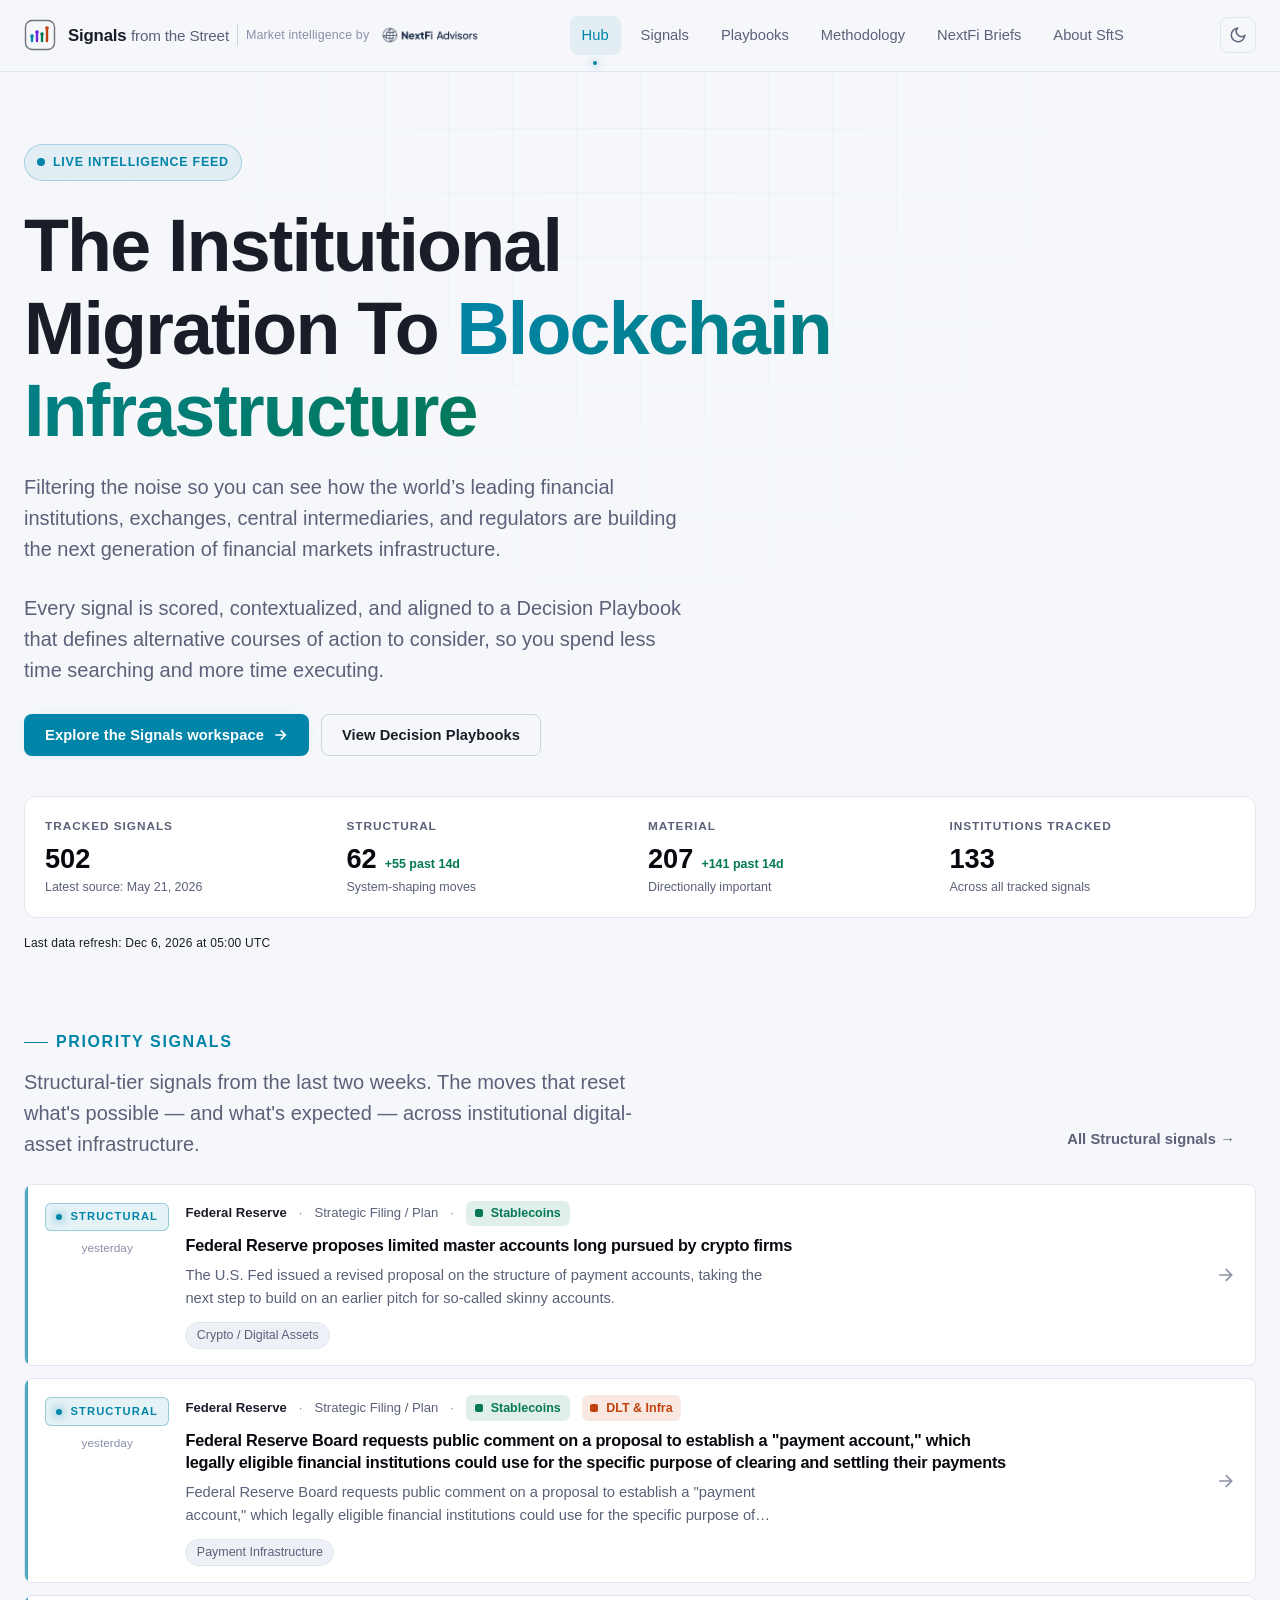
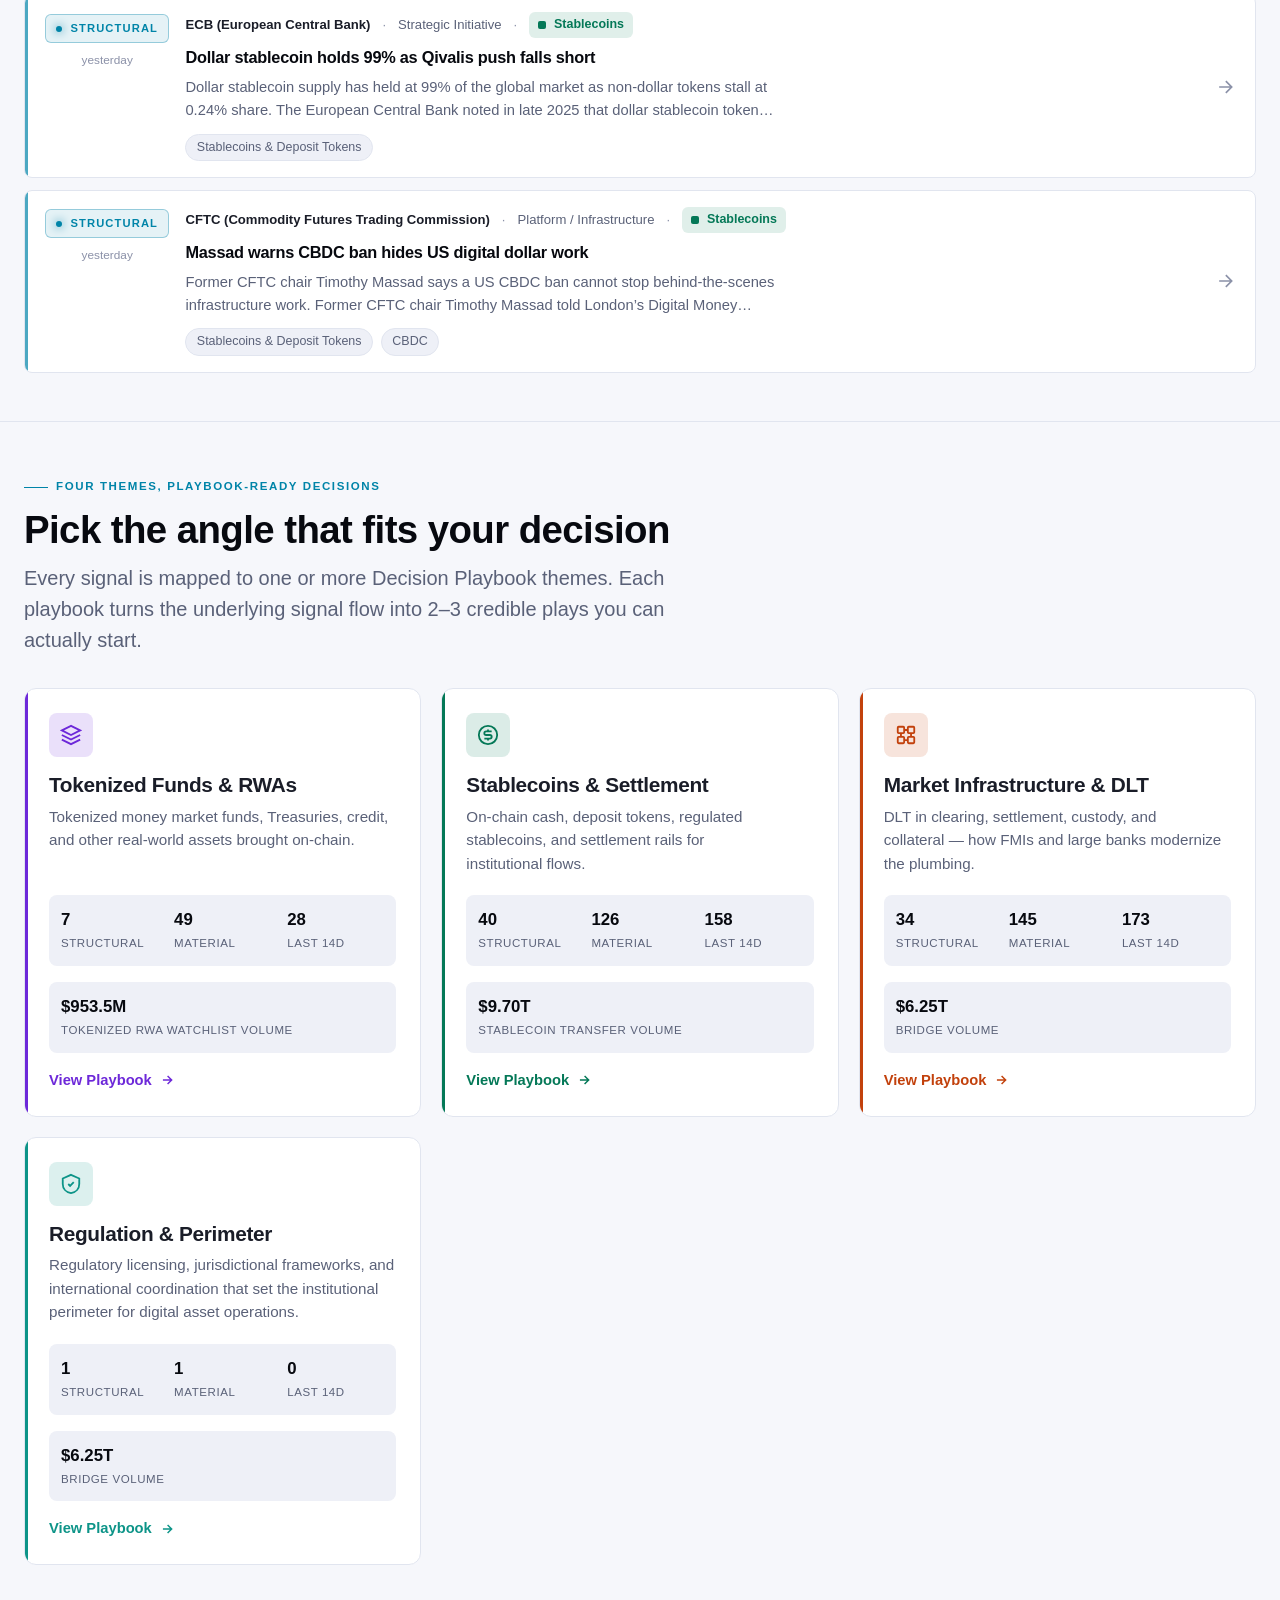
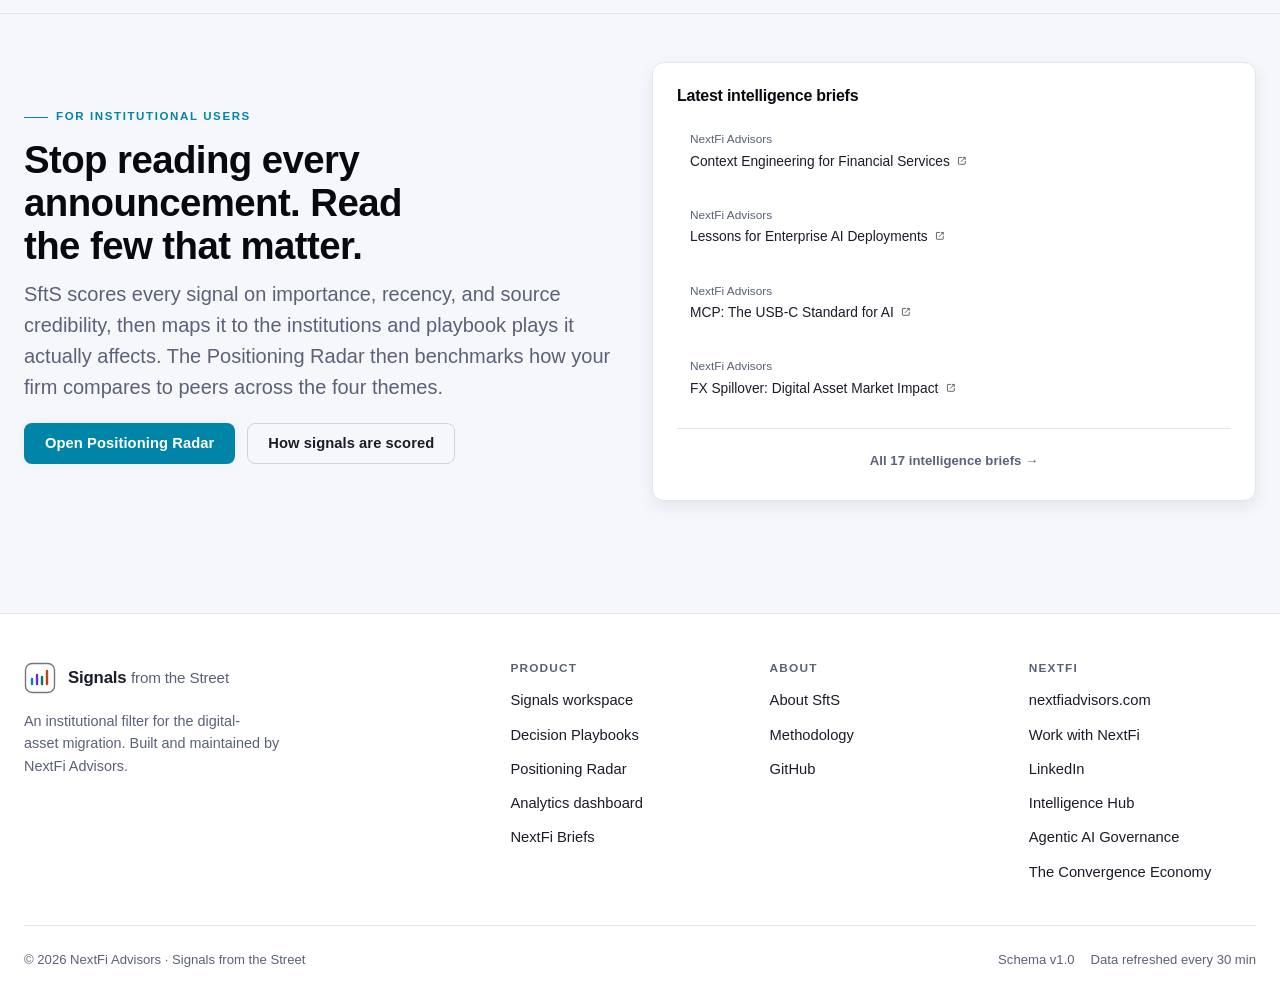
==== index.html @ e2657766 "nav: add network property links to footer NextFi column" ====
<!DOCTYPE html>
<html lang="en">
<head>
<meta charset="UTF-8">
<meta name="viewport" content="width=device-width, initial-scale=1.0">
<title>Signals from the Street — Institutional Digital Asset Intelligence</title>
<meta name="description" content="Filtering institutional digital-asset signals into the few moves that actually shape market structure. Decision Playbooks for tokenized funds, stablecoins, and DLT-based market infrastructure.">
<meta name="theme-color" content="#07090f">
<link rel="icon" type="image/png" href="./assets/nextfi-monogram-navy.png">

<!-- Fonts -->
<link rel="preconnect" href="https://api.fontshare.com">
<link rel="preconnect" href="https://cdn.fontshare.com" crossorigin>
<link href="https://api.fontshare.com/v2/css?f[]=cabinet-grotesk@400,500,700,800&f[]=satoshi@300,400,500,700&f[]=jetbrains-mono@400,500&display=swap" rel="stylesheet">

<!-- Stylesheets -->
<link rel="stylesheet" href="./css/tokens.css?v=4">
<link rel="stylesheet" href="./base.css?v=4">
<link rel="stylesheet" href="./css/app.css?v=4">
</head>
<body>

<a href="#main" class="sr-only">Skip to main content</a>

<header class="app-header">
  <div class="app-header-inner">
    <div class="brand-group">
    <a href="#/" class="brand" aria-label="Signals from the Street home">
      <svg class="brand-mark" viewBox="0 0 32 32" fill="none" aria-hidden="true">
        <rect x="1.5" y="1.5" width="29" height="29" rx="6.5" stroke="currentColor" stroke-width="1.4" fill="none" opacity="0.6"/>
        <path d="M8 22V17"  stroke="var(--color-cat-banks)"     stroke-width="2.4" stroke-linecap="round"/>
        <path d="M13 22V13" stroke="var(--color-cat-asset)"     stroke-width="2.4" stroke-linecap="round"/>
        <path d="M18 22V15" stroke="var(--color-cat-payments)"  stroke-width="2.4" stroke-linecap="round"/>
        <path d="M23 22V9"  stroke="var(--color-cat-exchanges)" stroke-width="2.4" stroke-linecap="round"/>
        <circle cx="8"  cy="17" r="1.8" fill="var(--color-cat-banks)"/>
        <circle cx="13" cy="13" r="1.8" fill="var(--color-cat-asset)"/>
        <circle cx="18" cy="15" r="1.8" fill="var(--color-cat-payments)"/>
        <circle cx="23" cy="9"  r="1.8" fill="var(--color-cat-exchanges)"/>
      </svg>
      <div class="brand-text">Signals <span>from the Street</span></div>
    </a>
    <span class="brand-divider" aria-hidden="true"></span>
    <a class="brand-by" href="https://nextfiadvisors.com" target="_blank" rel="noopener noreferrer">
      <span>Market intelligence by</span>
      <img class="brand-by-logo" src="./nextfi-logo.png" alt="NextFi Advisors" onerror="this.style.display='none';">
    </a>
    </div>

    <nav class="app-nav" id="appNav" aria-label="Primary">
      <a class="nav-link" href="#/">Hub</a>
      <a class="nav-link" href="#/signals">Signals</a>
      <a class="nav-link" href="#/playbooks">Playbooks</a>
      <a class="nav-link" href="#/methodology">Methodology</a>
      <a class="nav-link" href="#/briefs">NextFi Briefs</a>
      <a class="nav-link" href="#/about">About SftS</a>
    </nav>

    <div class="header-tools">
      <button class="icon-btn" id="themeToggle" aria-label="Toggle color theme" type="button"></button>
      <button class="icon-btn mobile-toggle" id="mobileMenuToggle" aria-label="Toggle navigation" type="button">
        <svg width="18" height="18" viewBox="0 0 24 24" fill="none" stroke="currentColor" stroke-width="2"><path d="M3 12h18M3 6h18M3 18h18"/></svg>
      </button>
    </div>
  </div>
</header>

<main id="main">
  <div id="routeRoot">
    <!-- Initial skeleton while data loads -->
    <div class="container container--wide" style="padding: var(--space-12) 0;">
      <div class="skeleton" style="height: 48px; width: 60%; margin-bottom: var(--space-4);"></div>
      <div class="skeleton" style="height: 24px; width: 80%; margin-bottom: var(--space-3);"></div>
      <div class="skeleton" style="height: 24px; width: 45%; margin-bottom: var(--space-8);"></div>
      <div class="skel-row"></div>
      <div class="skel-row"></div>
      <div class="skel-row"></div>
    </div>
  </div>
</main>

<footer class="app-footer">
  <div class="container container--wide">
    <div class="footer-grid">
      <div>
        <a href="#/" class="brand" style="margin-bottom: var(--space-4);">
          <svg class="brand-mark" viewBox="0 0 32 32" fill="none" aria-hidden="true">
            <rect x="1.5" y="1.5" width="29" height="29" rx="6.5" stroke="currentColor" stroke-width="1.4" fill="none" opacity="0.6"/>
            <path d="M8 22V17"  stroke="var(--color-cat-banks)" stroke-width="2.4" stroke-linecap="round"/>
            <path d="M13 22V13" stroke="var(--color-cat-asset)" stroke-width="2.4" stroke-linecap="round"/>
            <path d="M18 22V15" stroke="var(--color-cat-payments)" stroke-width="2.4" stroke-linecap="round"/>
            <path d="M23 22V9"  stroke="var(--color-cat-exchanges)" stroke-width="2.4" stroke-linecap="round"/>
          </svg>
          <div class="brand-text">Signals <span>from the Street</span></div>
        </a>
        <p class="footer-about">An institutional filter for the digital-asset migration. Built and maintained by NextFi Advisors.</p>
      </div>
      <div class="footer-col">
        <h5>Product</h5>
        <ul>
          <li><a href="#/signals">Signals workspace</a></li>
          <li><a href="#/playbooks">Decision Playbooks</a></li>
          <li><a href="#/radar">Positioning Radar</a></li>
          <li><a href="#/analytics">Analytics dashboard</a></li>
          <li><a href="#/briefs">NextFi Briefs</a></li>
        </ul>
      </div>
      <div class="footer-col">
        <h5>About</h5>
        <ul>
          <li><a href="#/about">About SftS</a></li>
          <li><a href="#/methodology">Methodology</a></li>
          <li><a href="https://github.com/Barry-Eisenberg/streetsignals" target="_blank" rel="noopener noreferrer">GitHub</a></li>
        </ul>
      </div>
      <div class="footer-col">
        <h5>NextFi</h5>
        <ul>
          <li><a href="https://nextfiadvisors.com" target="_blank" rel="noopener noreferrer">nextfiadvisors.com</a></li>
          <li><a href="https://nextfiadvisors.com/contact" target="_blank" rel="noopener noreferrer">Work with NextFi</a></li>
          <li><a href="https://www.linkedin.com/company/nextfiadvisors" target="_blank" rel="noopener noreferrer">LinkedIn</a></li>
          <li><a href="https://intelligence.nextfiadvisors.com/" target="_blank" rel="noopener noreferrer">Intelligence Hub</a></li>
          <li><a href="https://agentic.nextfiadvisors.com/" target="_blank" rel="noopener noreferrer">Agentic AI Governance</a></li>
          <li><a href="https://thedisplacement.ai/" target="_blank" rel="noopener noreferrer">The Convergence Economy</a></li>
        </ul>
      </div>
    </div>
    <div class="footer-bottom">
      <span>© 2026 NextFi Advisors · Signals from the Street</span>
      <span style="display:flex; gap: var(--space-4);">
        <span>Schema v1.0</span>
        <span>Data refreshed every 30 min</span>
      </span>
    </div>
  </div>
</footer>

<!-- Scripts: load order matters -->
<script src="./js/state.js?v=4"></script>
<script src="./js/data.js?v=4"></script>
<script src="./js/playbooks.js?v=4"></script>
<script src="./js/render.js?v=4"></script>
<script src="./js/router.js?v=4"></script>
<script src="./js/routes-hub.js?v=4"></script>
<script src="./js/routes-signals-v2.js?v=4"></script>
<script src="./js/routes-playbooks.js?v=4"></script>
<script src="./js/routes-radar.js?v=4"></script>
<script src="./js/routes-analytics.js?v=1"></script>
<script src="./js/routes-meta.js?v=4"></script>
<script src="./js/routes-briefs.js?v=1"></script>
<script src="./js/app.js?v=4"></script>
</body>
</html>
---- css/tokens.css ----
/* ========================================================================
   tokens.css — design system tokens
   Evolves the existing SftS look:
     - Keep dark navy + electric cyan as primary
     - Promote three theme accents (tokenized=violet, stablecoins=green, dlt=orange)
     - Introduce real importance-tier semantic colors
   ======================================================================== */
:root {
  /* ---- Type scale (fluid) ---- */
  --text-xs:    clamp(0.72rem, 0.68rem + 0.20vw, 0.80rem);
  --text-sm:    clamp(0.85rem, 0.80rem + 0.25vw, 0.95rem);
  --text-base:  clamp(0.98rem, 0.94rem + 0.20vw, 1.06rem);
  --text-md:    clamp(1.10rem, 1.02rem + 0.40vw, 1.25rem);
  --text-lg:    clamp(1.30rem, 1.15rem + 0.75vw, 1.65rem);
  --text-xl:    clamp(1.65rem, 1.30rem + 1.50vw, 2.40rem);
  --text-2xl:   clamp(2.20rem, 1.50rem + 3.00vw, 3.40rem);
  --text-hero:  clamp(2.70rem, 1.60rem + 4.50vw, 4.60rem);

  /* ---- Spacing (4px scale) ---- */
  --space-1:  0.25rem;
  --space-2:  0.5rem;
  --space-3:  0.75rem;
  --space-4:  1rem;
  --space-5:  1.25rem;
  --space-6:  1.5rem;
  --space-7:  1.75rem;
  --space-8:  2rem;
  --space-10: 2.5rem;
  --space-12: 3rem;
  --space-14: 3.5rem;
  --space-16: 4rem;
  --space-20: 5rem;
  --space-24: 6rem;
  --space-32: 8rem;

  /* ---- Radius ---- */
  --radius-xs: 0.25rem;
  --radius-sm: 0.375rem;
  --radius-md: 0.5rem;
  --radius-lg: 0.75rem;
  --radius-xl: 1rem;
  --radius-2xl: 1.5rem;
  --radius-full: 9999px;

  /* ---- Motion ---- */
  --ease-out: cubic-bezier(0.16, 1, 0.3, 1);
  --ease-in-out: cubic-bezier(0.65, 0, 0.35, 1);
  --transition-base: 200ms var(--ease-out);
  --transition-slow: 400ms var(--ease-out);

  /* ---- Layout widths ---- */
  --content-narrow: 680px;
  --content-default: 1080px;
  --content-wide: 1360px;
  --content-full: 100%;

  /* ---- Fonts ---- */
  --font-display: 'Cabinet Grotesk', 'Inter', -apple-system, BlinkMacSystemFont, sans-serif;
  --font-body:    'Satoshi', 'Inter', -apple-system, BlinkMacSystemFont, sans-serif;
  --font-mono:    'JetBrains Mono', ui-monospace, 'SF Mono', 'Cascadia Mono', monospace;
}

/* ============================================================
   DARK THEME — default for finance intelligence product
   ============================================================ */
:root, [data-theme="dark"] {
  /* Surfaces */
  --color-bg:               #07090f;
  --color-bg-grid:          rgba(0, 212, 255, 0.025);
  --color-surface:          #0d1018;
  --color-surface-2:        #131724;
  --color-surface-3:        #1a1f30;
  --color-surface-4:        #232a3e;
  --color-surface-elev:     #161c2c;
  --color-overlay:          rgba(7, 9, 15, 0.85);

  /* Text */
  --color-text:             #e8eaf2;
  --color-text-strong:      #ffffff;
  --color-text-muted:       #97a0b8;
  --color-text-faint:       #5d6680;
  --color-text-inverse:     #07090f;

  /* Borders & dividers */
  --color-divider:          #232a3e;
  --color-divider-strong:   #2f3852;
  --color-border:           #384260;

  /* Brand primary — electric cyan */
  --color-primary:          #2ddcff;
  --color-primary-strong:   #5ce5ff;
  --color-primary-deep:     #0099cc;
  --color-primary-soft:     rgba(45, 220, 255, 0.10);
  --color-primary-edge:     rgba(45, 220, 255, 0.32);

  /* Importance tiers */
  --color-tier-structural:  #2ddcff;   /* cyan glow */
  --color-tier-structural-bg: rgba(45, 220, 255, 0.10);
  --color-tier-material:    #ffb547;   /* warm amber */
  --color-tier-material-bg: rgba(255, 181, 71, 0.12);
  --color-tier-context:     #8a9cc4;   /* muted slate */
  --color-tier-context-bg:  rgba(138, 156, 196, 0.10);
  --color-tier-noise:       #5d6680;
  --color-tier-noise-bg:    rgba(93, 102, 128, 0.10);

  /* Theme accents */
  --color-theme-tokenized:  #a78bfa;   /* violet */
  --color-theme-stablecoins:#34d399;   /* green */
  --color-theme-dlt:        #fb923c;   /* orange */
  --color-theme-perimeter:  #14b8a6;   /* teal */

  /* Institution category colors */
  --color-cat-banks:        #2ddcff;
  --color-cat-asset:        #a78bfa;
  --color-cat-payments:     #34d399;
  --color-cat-exchanges:    #fb923c;
  --color-cat-regulators:   #f472b6;
  --color-cat-ecosystem:    #fbbf24;

  /* Status */
  --color-success:          #34d399;
  --color-warning:          #fbbf24;
  --color-error:            #f472b6;
  --color-info:             #2ddcff;

  /* Shadows */
  --shadow-xs:   0 1px 2px rgba(0, 0, 0, 0.30);
  --shadow-sm:   0 2px 6px rgba(0, 0, 0, 0.30);
  --shadow-md:   0 6px 18px rgba(0, 0, 0, 0.40);
  --shadow-lg:   0 18px 48px rgba(0, 0, 0, 0.55);
  --shadow-glow: 0 0 28px rgba(45, 220, 255, 0.18);
  --shadow-glow-soft: 0 0 16px rgba(45, 220, 255, 0.10);

  color-scheme: dark;
}

/* ============================================================
   LIGHT THEME
   ============================================================ */
[data-theme="light"] {
  --color-bg:               #f6f7fb;
  --color-bg-grid:          rgba(0, 102, 136, 0.04);
  --color-surface:          #ffffff;
  --color-surface-2:        #fafbfd;
  --color-surface-3:        #eef0f7;
  --color-surface-4:        #e1e5ef;
  --color-surface-elev:     #ffffff;
  --color-overlay:          rgba(246, 247, 251, 0.85);

  --color-text:             #1a1d28;
  --color-text-strong:      #07090f;
  --color-text-muted:       #5a6178;
  --color-text-faint:       #8b91a8;
  --color-text-inverse:     #ffffff;

  --color-divider:          #e1e5ef;
  --color-divider-strong:   #cdd2e0;
  --color-border:           #b9c0d2;

  --color-primary:          #0084a8;
  --color-primary-strong:   #006688;
  --color-primary-deep:     #004d66;
  --color-primary-soft:     rgba(0, 132, 168, 0.08);
  --color-primary-edge:     rgba(0, 132, 168, 0.28);

  --color-tier-structural:  #0084a8;
  --color-tier-structural-bg: rgba(0, 132, 168, 0.10);
  --color-tier-material:    #b8650f;
  --color-tier-material-bg: rgba(184, 101, 15, 0.10);
  --color-tier-context:     #5a6178;
  --color-tier-context-bg:  rgba(90, 97, 120, 0.08);
  --color-tier-noise:       #8b91a8;
  --color-tier-noise-bg:    rgba(139, 145, 168, 0.08);

  --color-theme-tokenized:  #6d28d9;
  --color-theme-stablecoins:#047857;
  --color-theme-dlt:        #c2410c;
  --color-theme-perimeter:  #0d9488;

  --color-cat-banks:        #0084a8;
  --color-cat-asset:        #6d28d9;
  --color-cat-payments:     #047857;
  --color-cat-exchanges:    #c2410c;
  --color-cat-regulators:   #be185d;
  --color-cat-ecosystem:    #b8650f;

  --color-success:          #047857;
  --color-warning:          #b8650f;
  --color-error:            #be185d;
  --color-info:             #0084a8;

  --shadow-xs:   0 1px 2px rgba(15, 23, 42, 0.05);
  --shadow-sm:   0 2px 4px rgba(15, 23, 42, 0.06);
  --shadow-md:   0 6px 16px rgba(15, 23, 42, 0.08);
  --shadow-lg:   0 18px 40px rgba(15, 23, 42, 0.12);
  --shadow-glow: 0 0 20px rgba(0, 132, 168, 0.12);
  --shadow-glow-soft: 0 0 12px rgba(0, 132, 168, 0.06);

  color-scheme: light;
}

@media (prefers-color-scheme: light) {
  :root:not([data-theme]) {
    --color-bg:               #f6f7fb;
    --color-surface:          #ffffff;
    --color-text:             #1a1d28;
    --color-text-muted:       #5a6178;
    --color-divider:          #e1e5ef;
    --color-primary:          #0084a8;
    color-scheme: light;
  }
}
---- base.css ----
/* ========================================================================
   base.css — reset + element defaults
   ======================================================================== */
*, *::before, *::after { box-sizing: border-box; margin: 0; padding: 0; }

html {
  -moz-text-size-adjust: none;
  -webkit-text-size-adjust: none;
  text-size-adjust: none;
  -webkit-font-smoothing: antialiased;
  -moz-osx-font-smoothing: grayscale;
  text-rendering: optimizeLegibility;
  scroll-behavior: smooth;
  hanging-punctuation: first last;
  scroll-padding-top: var(--space-16);
}

body {
  min-height: 100dvh;
  line-height: 1.55;
  font-family: var(--font-body, sans-serif);
  font-size: var(--text-base);
  color: var(--color-text);
  background-color: var(--color-bg);
  font-feature-settings: 'ss01', 'cv01';
}

img, picture, video, canvas, svg { display: block; max-width: 100%; height: auto; }
ul[role="list"], ol[role="list"] { list-style: none; }
input, button, textarea, select { font: inherit; color: inherit; }

h1, h2, h3, h4, h5, h6 { text-wrap: balance; line-height: 1.12; letter-spacing: -0.015em; }
p, li, figcaption { text-wrap: pretty; max-width: 72ch; }

a { color: inherit; text-decoration-thickness: 1px; text-underline-offset: 0.2em; }
a:hover { color: var(--color-primary); }

::selection {
  background: oklch(from var(--color-primary) l c h / 0.30);
  color: var(--color-text);
}

:focus-visible {
  outline: 2px solid var(--color-primary);
  outline-offset: 3px;
  border-radius: var(--radius-sm);
}

@media (prefers-reduced-motion: reduce) {
  *, *::before, *::after {
    animation-duration: 0.01ms !important;
    animation-iteration-count: 1 !important;
    transition-duration: 0.01ms !important;
    scroll-behavior: auto !important;
  }
}

button { cursor: pointer; background: none; border: none; color: inherit; }
table { border-collapse: collapse; width: 100%; }

a, button, [role="button"], [role="link"], input, textarea, select {
  transition:
    color var(--transition-base),
    background var(--transition-base),
    border-color var(--transition-base),
    box-shadow var(--transition-base),
    transform var(--transition-base);
}

.sr-only {
  position: absolute; width: 1px; height: 1px; padding: 0; margin: -1px;
  overflow: hidden; clip: rect(0, 0, 0, 0); white-space: nowrap; border-width: 0;
}

.tabular-nums { font-variant-numeric: tabular-nums; }
.mono { font-family: var(--font-mono); }
---- css/app.css ----
/* ========================================================================
   app.css — components & route layouts
   ======================================================================== */

/* ============================================================
   LAYOUT PRIMITIVES
   ============================================================ */
/* Ensure the page never overflows its viewport horizontally.
   This protects against deeply-nested grid/SVG bugs and against
   iframe containers reporting a wider inner viewport than the
   visible area. */
html, body {
  overflow-x: clip;
  max-width: 100vw;
}
* { min-width: 0; }

.container {
  width: 100%;
  max-width: var(--content-default);
  margin-inline: auto;
  padding-inline: var(--space-6);
}
.container--wide   { max-width: var(--content-wide); }
.container--narrow { max-width: var(--content-narrow); }
.container--full   { max-width: none; }
@media (max-width: 720px) {
  .container { padding-inline: var(--space-4); }
}

.stack > * + * { margin-top: var(--gap, var(--space-4)); }
.stack-lg > * + * { margin-top: var(--space-8); }
.stack-xl > * + * { margin-top: var(--space-12); }

.cluster {
  display: flex;
  flex-wrap: wrap;
  gap: var(--gap, var(--space-3));
  align-items: var(--align, center);
}

.grid-cols-2 { display: grid; grid-template-columns: repeat(2, 1fr); gap: var(--space-6); }
.grid-cols-3 { display: grid; grid-template-columns: repeat(3, 1fr); gap: var(--space-6); }
@media (max-width: 880px) {
  .grid-cols-2, .grid-cols-3 { grid-template-columns: 1fr; }
}

main { display: block; min-height: 60vh; }

/* ============================================================
   PAGE BACKGROUND — subtle terminal grid
   ============================================================ */
body::before {
  content: '';
  position: fixed; inset: 0;
  background-image:
    linear-gradient(var(--color-bg-grid) 1px, transparent 1px),
    linear-gradient(90deg, var(--color-bg-grid) 1px, transparent 1px);
  background-size: 64px 64px;
  pointer-events: none;
  z-index: 0;
  mask-image: radial-gradient(ellipse at 50% 0%, black 0%, transparent 75%);
}
body > * { position: relative; z-index: 1; }

/* ============================================================
   HEADER
   ============================================================ */
.app-header {
  position: sticky;
  top: 0;
  z-index: 50;
  background: color-mix(in oklab, var(--color-bg) 80%, transparent);
  backdrop-filter: saturate(140%) blur(16px);
  -webkit-backdrop-filter: saturate(140%) blur(16px);
  border-bottom: 1px solid var(--color-divider);
}
.app-header-inner {
  width: 100%;
  max-width: var(--content-wide);
  margin-inline: auto;
  display: flex;
  align-items: center;
  justify-content: space-between;
  gap: var(--space-6);
  padding: var(--space-4) var(--space-6);
}
@media (max-width: 720px) {
  .app-header-inner { padding: var(--space-3) var(--space-4); }
}
.brand {
  display: flex;
  align-items: center;
  gap: var(--space-3);
  text-decoration: none;
  color: var(--color-text);
}
.brand:hover { color: var(--color-text); }
.brand-mark {
  width: 32px; height: 32px;
  flex-shrink: 0;
}
.brand-text {
  font-family: var(--font-display);
  font-weight: 800;
  font-size: 1.05rem;
  letter-spacing: -0.01em;
  line-height: 1.05;
  white-space: nowrap;
}
.brand-text span {
  font-weight: 400;
  color: var(--color-text-muted);
  font-size: 0.95rem;
}
.brand-group {
  display: flex;
  align-items: center;
  gap: var(--space-2);
}
.brand-divider {
  width: 1px;
  height: 22px;
  background: var(--color-divider-strong);
}
.brand-by {
  display: flex;
  align-items: center;
  gap: 6px;
  font-size: 0.78rem;
  color: var(--color-text-faint);
  text-decoration: none;
  white-space: nowrap;
  letter-spacing: 0.01em;
}
.brand-by-logo {
  height: 26px;
  width: auto;
  opacity: 0.92;
  filter: invert(0);
}
.brand-by:hover .brand-by-logo { opacity: 1; }
[data-theme="dark"] .brand-by-logo { filter: invert(1) brightness(1.4); }
.brand-by:hover { color: var(--color-text-muted); }

.app-nav {
  display: flex;
  gap: var(--space-2);
  align-items: center;
}
.nav-link {
  padding: var(--space-2) var(--space-3);
  border-radius: var(--radius-md);
  color: var(--color-text-muted);
  font-size: 0.92rem;
  font-weight: 500;
  text-decoration: none;
  position: relative;
  white-space: nowrap;
}
.nav-link:hover {
  color: var(--color-text);
  background: var(--color-surface-2);
}
.nav-link.is-active {
  color: var(--color-primary);
  background: var(--color-primary-soft);
}
.nav-link.is-active::after {
  content: ''; position: absolute; bottom: -10px; left: 50%;
  transform: translateX(-50%);
  width: 4px; height: 4px; border-radius: 50%;
  background: var(--color-primary);
  box-shadow: 0 0 10px var(--color-primary);
}

.header-tools {
  display: flex;
  align-items: center;
  gap: var(--space-2);
}
.icon-btn {
  display: inline-flex;
  align-items: center;
  justify-content: center;
  width: 36px; height: 36px;
  border-radius: var(--radius-md);
  color: var(--color-text-muted);
  background: transparent;
  border: 1px solid var(--color-divider);
}
.icon-btn:hover {
  color: var(--color-primary);
  border-color: var(--color-primary-edge);
  background: var(--color-primary-soft);
}
.mobile-toggle { display: none; }

/* Hide "Market intelligence by [NextFi]" pairing when nav competes for room. */
@media (max-width: 1180px) {
  .brand-by, .brand-divider { display: none; }
}

/* At medium widths, tighten nav spacing so it doesn't compete with brand. */
@media (max-width: 1080px) {
  .nav-link { padding: var(--space-2); font-size: 0.88rem; }
  .app-nav { gap: 0; }
  .app-header-inner { gap: var(--space-4); }
}

/* Below ~1000px, switch to mobile drawer to guarantee no clipping. */
@media (max-width: 1000px) {
  .app-nav {
    position: absolute;
    top: 100%; left: 0; right: 0;
    flex-direction: column;
    align-items: stretch;
    padding: var(--space-3);
    background: var(--color-surface);
    border-bottom: 1px solid var(--color-divider);
    transform: translateY(-200%);
    pointer-events: none;
    transition: transform var(--transition-base);
    box-shadow: var(--shadow-md);
  }
  .app-nav.is-open {
    transform: translateY(0);
    pointer-events: auto;
  }
  .app-nav .nav-link {
    padding: var(--space-3) var(--space-4);
    font-size: 0.95rem;
  }
  .nav-link.is-active::after { display: none; }
  .mobile-toggle { display: inline-flex; }
}

/* ============================================================
   PAGE HERO (used by sub-pages)
   ============================================================ */
.page-hero {
  padding: var(--space-12) 0 var(--space-8);
}
.page-hero-eyebrow {
  display: inline-flex;
  align-items: center;
  gap: var(--space-2);
  font-size: 0.78rem;
  font-weight: 600;
  letter-spacing: 0.12em;
  text-transform: uppercase;
  color: var(--color-primary);
  margin-bottom: var(--space-4);
}
.page-hero h1 {
  font-family: var(--font-display);
  font-weight: 800;
  font-size: var(--text-2xl);
  margin-bottom: var(--space-4);
}
.page-hero h1 .accent {
  color: var(--color-primary);
}
.page-hero-lead {
  font-size: var(--text-md);
  color: var(--color-text-muted);
  max-width: 64ch;
}

/* ============================================================
   BUTTONS
   ============================================================ */
.btn {
  display: inline-flex;
  align-items: center;
  justify-content: center;
  gap: var(--space-2);
  padding: var(--space-3) var(--space-5);
  border-radius: var(--radius-md);
  font-weight: 600;
  font-size: 0.92rem;
  letter-spacing: 0.005em;
  border: 1px solid transparent;
  text-decoration: none;
  white-space: nowrap;
  line-height: 1;
}
.btn:hover { transform: translateY(-1px); }
.btn:active { transform: translateY(0); }
.btn--primary {
  background: var(--color-primary);
  color: var(--color-text-inverse);
  box-shadow: var(--shadow-glow-soft);
}
.btn--primary:hover {
  background: var(--color-primary-strong);
  box-shadow: var(--shadow-glow);
  color: var(--color-text-inverse);
}
.btn--outline {
  border-color: var(--color-divider-strong);
  color: var(--color-text);
}
.btn--outline:hover {
  border-color: var(--color-primary-edge);
  color: var(--color-primary);
  background: var(--color-primary-soft);
}
.btn--ghost {
  color: var(--color-text-muted);
}
.btn--ghost:hover {
  color: var(--color-primary);
  background: var(--color-primary-soft);
}
.btn--sm { padding: var(--space-2) var(--space-3); font-size: 0.82rem; }

/* ============================================================
   PILLS / BADGES
   ============================================================ */
.pill {
  display: inline-flex;
  align-items: center;
  gap: var(--space-2);
  padding: 0.25rem 0.65rem;
  border-radius: var(--radius-full);
  font-size: 0.72rem;
  font-weight: 600;
  letter-spacing: 0.06em;
  text-transform: uppercase;
  background: var(--color-surface-3);
  color: var(--color-text-muted);
  border: 1px solid var(--color-divider);
  white-space: nowrap;
  line-height: 1.4;
}
.pill--soft {
  text-transform: none;
  letter-spacing: 0;
  font-size: 0.78rem;
  font-weight: 500;
}

/* Tier pills */
.tier-pill {
  font-family: var(--font-display);
  font-weight: 700;
  font-size: 0.7rem;
  letter-spacing: 0.10em;
  display: inline-flex;
  align-items: center;
  gap: var(--space-2);
  padding: 0.30rem 0.65rem;
  border-radius: var(--radius-sm);
  text-transform: uppercase;
}
.tier-pill::before {
  content: '';
  width: 6px; height: 6px;
  border-radius: 50%;
  background: currentColor;
  box-shadow: 0 0 10px currentColor;
}
.tier-pill--structural {
  color: var(--color-tier-structural);
  background: var(--color-tier-structural-bg);
  border: 1px solid color-mix(in oklab, var(--color-tier-structural) 35%, transparent);
}
.tier-pill--material {
  color: var(--color-tier-material);
  background: var(--color-tier-material-bg);
  border: 1px solid color-mix(in oklab, var(--color-tier-material) 35%, transparent);
}
.tier-pill--context {
  color: var(--color-tier-context);
  background: var(--color-tier-context-bg);
  border: 1px solid color-mix(in oklab, var(--color-tier-context) 35%, transparent);
}
.tier-pill--noise {
  color: var(--color-tier-noise);
  background: var(--color-tier-noise-bg);
  border: 1px solid color-mix(in oklab, var(--color-tier-noise) 25%, transparent);
}

/* Theme tags */
.theme-tag {
  display: inline-flex;
  align-items: center;
  gap: var(--space-2);
  font-size: 0.78rem;
  font-weight: 600;
  padding: 0.2rem 0.55rem;
  border-radius: var(--radius-sm);
  text-decoration: none;
}
.theme-tag::before {
  content: '';
  width: 8px; height: 8px;
  border-radius: 2px;
  background: currentColor;
}
.theme-tag--tokenized   { color: var(--color-theme-tokenized); background: color-mix(in oklab, var(--color-theme-tokenized) 12%, transparent); }
.theme-tag--stablecoins { color: var(--color-theme-stablecoins); background: color-mix(in oklab, var(--color-theme-stablecoins) 12%, transparent); }
.theme-tag--dlt         { color: var(--color-theme-dlt); background: color-mix(in oklab, var(--color-theme-dlt) 12%, transparent); }
.theme-tag--perimeter   { color: var(--color-theme-perimeter); background: color-mix(in oklab, var(--color-theme-perimeter) 12%, transparent); }
.theme-tag--mixed       { color: var(--color-text-muted); background: var(--color-surface-3); }

/* Institution category tags (small) */
.cat-tag {
  display: inline-flex;
  align-items: center;
  gap: 0.35rem;
  font-size: 0.72rem;
  font-weight: 500;
  color: var(--color-text-muted);
}
.cat-tag::before {
  content: ''; width: 6px; height: 6px; border-radius: 50%;
  background: var(--cat-color, var(--color-text-muted));
}

/* ============================================================
   CARDS
   ============================================================ */
.card {
  background: var(--color-surface);
  border: 1px solid var(--color-divider);
  border-radius: var(--radius-lg);
  padding: var(--space-5);
  transition: border-color var(--transition-base), box-shadow var(--transition-base), transform var(--transition-base);
}
.card:hover {
  border-color: var(--color-divider-strong);
}
.card--interactive {
  cursor: pointer;
}
.card--interactive:hover {
  border-color: var(--color-primary-edge);
  box-shadow: var(--shadow-md), var(--shadow-glow-soft);
  transform: translateY(-2px);
}
.card--elev {
  background: var(--color-surface-elev);
  box-shadow: var(--shadow-md);
}

/* Section eyebrow + heading pattern */
.section-eyebrow {
  font-size: 0.72rem;
  font-weight: 700;
  letter-spacing: 0.14em;
  text-transform: uppercase;
  color: var(--color-primary);
  margin-bottom: var(--space-3);
  display: inline-flex;
  align-items: center;
  gap: var(--space-2);
}
.section-eyebrow--lg {
  font-size: 1rem;
  letter-spacing: 0.1em;
}
.section-eyebrow::before {
  content: ''; width: 24px; height: 1px;
  background: var(--color-primary);
}
.section-heading {
  font-family: var(--font-display);
  font-size: var(--text-xl);
  font-weight: 700;
  color: var(--color-text-strong);
  margin-bottom: var(--space-3);
}
.section-lead {
  color: var(--color-text-muted);
  font-size: var(--text-md);
  max-width: 60ch;
}

.site-section {
  padding: var(--space-12) 0;
}
.site-section--tight       { padding: var(--space-8) 0; }
.site-section--top         { padding-top: 0; }
.site-section--compact-top { padding-top: var(--space-6); }
.site-section + .site-section { border-top: 1px solid var(--color-divider); }

/* ============================================================
   HUB (homepage) styles
   ============================================================ */
.hub-hero {
  padding: clamp(var(--space-12), 8vh, var(--space-20)) 0 var(--space-12);
  position: relative;
}
.hub-hero-content {
  max-width: 920px;
}
.hub-eyebrow {
  display: inline-flex;
  align-items: center;
  gap: var(--space-2);
  padding: var(--space-2) var(--space-3);
  border-radius: var(--radius-full);
  background: var(--color-primary-soft);
  color: var(--color-primary);
  border: 1px solid var(--color-primary-edge);
  font-size: 0.78rem;
  font-weight: 600;
  letter-spacing: 0.06em;
  text-transform: uppercase;
  margin-bottom: var(--space-6);
}
.hub-eyebrow .pulse {
  width: 8px; height: 8px; border-radius: 50%;
  background: var(--color-primary);
  position: relative;
  animation: pulse 2s ease-out infinite;
}
@keyframes pulse {
  0%   { box-shadow: 0 0 0 0 color-mix(in oklab, var(--color-primary) 60%, transparent); }
  70%  { box-shadow: 0 0 0 8px color-mix(in oklab, var(--color-primary) 0%, transparent); }
  100% { box-shadow: 0 0 0 0 color-mix(in oklab, var(--color-primary) 0%, transparent); }
}
.hub-hero h1 {
  font-family: var(--font-display);
  font-weight: 800;
  font-size: var(--text-hero);
  letter-spacing: -0.025em;
  margin-bottom: var(--space-5);
}
.hub-hero h1 .accent {
  background: linear-gradient(135deg, var(--color-primary), var(--color-theme-stablecoins));
  -webkit-background-clip: text;
  background-clip: text;
  color: transparent;
}
.hub-hero-lead {
  font-size: var(--text-md);
  color: var(--color-text-muted);
  max-width: 60ch;
  margin-bottom: var(--space-7);
}
.hub-hero-cta {
  display: flex;
  flex-wrap: wrap;
  gap: var(--space-3);
  margin-bottom: var(--space-10);
}

/* Live counter strip */
.live-strip {
  display: grid;
  grid-template-columns: repeat(4, 1fr);
  gap: var(--space-4);
  margin-top: var(--space-6);
  padding: var(--space-5);
  background: var(--color-surface-elev);
  border: 1px solid var(--color-divider);
  border-radius: var(--radius-lg);
}
.live-strip-stat .label {
  font-size: 0.74rem;
  color: var(--color-text-muted);
  letter-spacing: 0.08em;
  text-transform: uppercase;
  font-weight: 600;
  margin-bottom: var(--space-2);
}
.live-strip-stat .value {
  font-family: var(--font-display);
  font-size: 1.7rem;
  font-weight: 700;
  color: var(--color-text-strong);
  font-variant-numeric: tabular-nums;
  line-height: 1.1;
}
.live-strip-stat .delta {
  font-size: 0.78rem;
  color: var(--color-success);
  font-weight: 600;
  margin-left: var(--space-2);
}
.live-strip-stat .sub {
  font-size: 0.78rem;
  color: var(--color-text-muted);
  margin-top: var(--space-1);
}
@media (max-width: 740px) {
  .live-strip { grid-template-columns: repeat(2, 1fr); }
}
.hub-refresh-note {
  margin-top: var(--space-4);
  font-size: 0.75rem;
  color: var(--color-text-soft);
  letter-spacing: 0.02em;
}

/* Priority signals strip on hub — stacked rows */
.priority-grid {
  display: flex;
  flex-direction: column;
  gap: var(--space-3);
}

/* Theme overview cards (Tokenized / Stablecoins / DLT) */
.theme-card {
  display: flex;
  flex-direction: column;
  padding: var(--space-6);
  border-radius: var(--radius-lg);
  background: var(--color-surface);
  border: 1px solid var(--color-divider);
  position: relative;
  overflow: hidden;
  text-decoration: none;
  color: var(--color-text);
  transition: border-color var(--transition-base), transform var(--transition-base), box-shadow var(--transition-base);
}
.theme-card::before {
  content: ''; position: absolute; left: 0; top: 0; bottom: 0;
  width: 3px;
  background: var(--theme-color, var(--color-primary));
}
.theme-card:hover {
  border-color: color-mix(in oklab, var(--theme-color, var(--color-primary)) 40%, var(--color-divider));
  transform: translateY(-3px);
  box-shadow: var(--shadow-md);
  color: var(--color-text);
}
.theme-card-icon {
  width: 44px; height: 44px;
  border-radius: var(--radius-md);
  background: color-mix(in oklab, var(--theme-color) 14%, transparent);
  color: var(--theme-color);
  display: flex; align-items: center; justify-content: center;
  margin-bottom: var(--space-4);
}
.theme-card h3 {
  font-family: var(--font-display);
  font-size: 1.3rem;
  font-weight: 700;
  margin-bottom: var(--space-2);
}
.theme-card p {
  color: var(--color-text-muted);
  font-size: 0.95rem;
  margin-bottom: var(--space-5);
  flex-grow: 1;
}
.theme-card-stats {
  display: flex;
  gap: var(--space-4);
  margin-bottom: var(--space-4);
  padding: var(--space-3);
  background: var(--color-surface-3);
  border-radius: var(--radius-md);
  font-size: 0.84rem;
}
.theme-card-stats > div { flex: 1; min-width: 0; }
.theme-card-stats .num {
  font-family: var(--font-display);
  font-weight: 700;
  font-size: 1.05rem;
  color: var(--color-text-strong);
  display: block;
  font-variant-numeric: tabular-nums;
}
.theme-card-stats .lbl {
  font-size: 0.72rem;
  color: var(--color-text-muted);
  letter-spacing: 0.05em;
  text-transform: uppercase;
}
.theme-card-link {
  display: inline-flex; align-items: center; gap: var(--space-2);
  color: var(--theme-color, var(--color-primary));
  font-weight: 600;
  font-size: 0.92rem;
}

/* ============================================================
   SIGNAL ROW (used in Workspace + embedded feeds)
   ============================================================ */
.signal-row {
  display: grid;
  grid-template-columns: auto 1fr auto;
  gap: var(--space-4);
  align-items: start;
  padding: var(--space-4) var(--space-5);
  background: var(--color-surface);
  border: 1px solid var(--color-divider);
  border-radius: var(--radius-md);
  transition: border-color var(--transition-base), transform var(--transition-base), box-shadow var(--transition-base);
  text-decoration: none;
  color: var(--color-text);
  position: relative;
  overflow: hidden;
}
.signal-row::before {
  content: '';
  position: absolute; left: 0; top: 0; bottom: 0;
  width: 3px;
  background: var(--theme-color, var(--color-divider));
  opacity: 0.7;
}
.signal-row:hover {
  border-color: var(--color-primary-edge);
  transform: translateX(2px);
  box-shadow: var(--shadow-sm);
  color: var(--color-text);
}
.signal-row.tier--structural::before { background: var(--color-tier-structural); }
.signal-row.tier--material::before   { background: var(--color-tier-material); }

.signal-row-tier {
  display: flex;
  flex-direction: column;
  align-items: center;
  gap: var(--space-2);
  min-width: 80px;
  padding-top: 2px;
}
.signal-row-date {
  font-size: 0.74rem;
  color: var(--color-text-faint);
  font-variant-numeric: tabular-nums;
  white-space: nowrap;
}
.signal-row-body {
  min-width: 0;
}
.signal-row-meta {
  display: flex;
  flex-wrap: wrap;
  gap: var(--space-3);
  align-items: center;
  margin-bottom: var(--space-2);
  font-size: 0.82rem;
  color: var(--color-text-muted);
}
.signal-row-meta .institution {
  color: var(--color-text);
  font-weight: 600;
}
.signal-row-meta .dot {
  color: var(--color-text-faint);
}
.signal-row h3 {
  font-family: var(--font-body);
  font-size: 1.02rem;
  font-weight: 600;
  margin-bottom: var(--space-2);
  color: var(--color-text-strong);
  line-height: 1.35;
}
.signal-row-summary {
  font-size: 0.92rem;
  color: var(--color-text-muted);
  margin-bottom: var(--space-3);
  display: -webkit-box;
  -webkit-line-clamp: 2;
  -webkit-box-orient: vertical;
  overflow: hidden;
  line-clamp: 2;
}
.signal-row-tags {
  display: flex; flex-wrap: wrap; gap: var(--space-2);
}
.signal-row-arrow {
  align-self: center;
  color: var(--color-text-faint);
  flex-shrink: 0;
  transition: transform var(--transition-base), color var(--transition-base);
}
.signal-row:hover .signal-row-arrow {
  color: var(--color-primary);
  transform: translateX(4px);
}

@media (max-width: 720px) {
  .signal-row { grid-template-columns: 1fr; padding: var(--space-4); }
  .signal-row-tier { flex-direction: row; min-width: 0; }
  .signal-row-arrow { display: none; }
}

/* Compact variant for embedded feeds */
.signal-row--compact {
  padding: var(--space-3) var(--space-4);
}
.signal-row--compact h3 { font-size: 0.95rem; }
.signal-row--compact .signal-row-summary { display: none; }

/* ============================================================
   SIGNALS WORKSPACE (route)
   ============================================================ */
.workspace {
  display: grid;
  grid-template-columns: 280px 1fr;
  gap: var(--space-6);
  padding: var(--space-8) 0;
  align-items: start;
}
.workspace-rail {
  position: sticky;
  top: calc(64px + var(--space-4));
  max-height: calc(100vh - 96px);
  overflow-y: auto;
  background: var(--color-surface);
  border: 1px solid var(--color-divider);
  border-radius: var(--radius-lg);
  padding: var(--space-5);
}
.workspace-rail h4 {
  font-family: var(--font-display);
  font-size: 0.78rem;
  font-weight: 700;
  letter-spacing: 0.10em;
  text-transform: uppercase;
  color: var(--color-text-muted);
  margin-bottom: var(--space-3);
  padding-bottom: var(--space-2);
  border-bottom: 1px solid var(--color-divider);
}
.workspace-rail h4:not(:first-child) {
  margin-top: var(--space-6);
}
.filter-options {
  display: flex;
  flex-direction: column;
  gap: 2px;
}
.filter-option {
  display: flex;
  justify-content: space-between;
  align-items: center;
  padding: var(--space-2) var(--space-3);
  border-radius: var(--radius-sm);
  color: var(--color-text-muted);
  font-size: 0.88rem;
  cursor: pointer;
  background: transparent;
  border: 1px solid transparent;
  text-align: left;
  width: 100%;
}
.filter-option:hover {
  background: var(--color-surface-2);
  color: var(--color-text);
}
.filter-option.is-active {
  color: var(--color-primary);
  background: var(--color-primary-soft);
  border-color: var(--color-primary-edge);
}
.filter-option .count {
  font-size: 0.78rem;
  color: var(--color-text-faint);
  font-variant-numeric: tabular-nums;
}
.filter-option.is-active .count { color: var(--color-primary); }

.filter-search {
  width: 100%;
  padding: var(--space-2) var(--space-3);
  background: var(--color-surface-2);
  border: 1px solid var(--color-divider);
  border-radius: var(--radius-sm);
  color: var(--color-text);
  font-size: 0.9rem;
}
.filter-search:focus {
  outline: none;
  border-color: var(--color-primary-edge);
  background: var(--color-surface);
}

.workspace-results {
  min-width: 0;
}
.workspace-toolbar {
  display: flex;
  align-items: center;
  justify-content: space-between;
  flex-wrap: wrap;
  gap: var(--space-3);
  margin-bottom: var(--space-5);
}
.workspace-count {
  font-size: 0.92rem;
  color: var(--color-text-muted);
}
.workspace-count strong { color: var(--color-text-strong); font-weight: 700; }
.workspace-sort {
  display: flex;
  gap: 2px;
  background: var(--color-surface-2);
  padding: 3px;
  border-radius: var(--radius-md);
  border: 1px solid var(--color-divider);
}
.workspace-sort button {
  padding: var(--space-2) var(--space-3);
  border-radius: var(--radius-sm);
  font-size: 0.84rem;
  font-weight: 500;
  color: var(--color-text-muted);
  white-space: nowrap;
}
.workspace-sort button.is-active {
  background: var(--color-surface);
  color: var(--color-text);
  box-shadow: var(--shadow-xs);
}

.active-filters {
  display: flex;
  flex-wrap: wrap;
  gap: var(--space-2);
  margin-bottom: var(--space-4);
}
.active-filter {
  display: inline-flex;
  align-items: center;
  gap: var(--space-2);
  padding: 4px 10px;
  background: var(--color-primary-soft);
  border: 1px solid var(--color-primary-edge);
  color: var(--color-primary);
  border-radius: var(--radius-full);
  font-size: 0.82rem;
  font-weight: 500;
  cursor: pointer;
}
.active-filter:hover { background: color-mix(in oklab, var(--color-primary) 18%, transparent); }
.active-filter-clear {
  margin-left: var(--space-2);
  font-size: 0.78rem;
  color: var(--color-text-muted);
  text-decoration: underline;
  text-underline-offset: 2px;
}
.active-filter-clear:hover { color: var(--color-error); }

.workspace-list {
  display: flex;
  flex-direction: column;
  gap: var(--space-3);
}

.persona-bar {
  display: flex;
  flex-wrap: wrap;
  align-items: center;
  gap: var(--space-3);
  padding: var(--space-3) var(--space-4);
  background: var(--color-surface-elev);
  border: 1px solid var(--color-divider);
  border-radius: var(--radius-md);
  margin-bottom: var(--space-5);
}
.persona-bar-label {
  font-size: 0.82rem;
  color: var(--color-text-muted);
  font-weight: 500;
}
.persona-options {
  display: flex; flex-wrap: wrap; gap: 4px;
}
.persona-pill {
  padding: 6px 12px;
  border-radius: var(--radius-full);
  font-size: 0.82rem;
  color: var(--color-text-muted);
  border: 1px solid var(--color-divider);
  background: var(--color-surface);
}
.persona-pill:hover {
  color: var(--color-text);
  border-color: var(--color-divider-strong);
}
.persona-pill.is-active {
  background: var(--color-primary);
  color: var(--color-text-inverse);
  border-color: var(--color-primary);
}

.persona-bar-hint {
  flex-basis: 100%;
  font-size: 0.78rem;
  color: var(--color-text-muted);
  font-style: italic;
  margin-top: var(--space-1);
}

@media (max-width: 980px) {
  .workspace { grid-template-columns: 1fr; }
  .workspace-rail {
    position: static;
    max-height: none;
  }
}

/* ============================================================
   SIGNAL DETAIL PAGE
   ============================================================ */
.detail-breadcrumb {
  padding: var(--space-5) 0 0;
  font-size: 0.85rem;
  color: var(--color-text-muted);
}
.detail-breadcrumb a {
  color: var(--color-text-muted);
  text-decoration: none;
}
.detail-breadcrumb a:hover { color: var(--color-primary); }
.detail-breadcrumb-sep {
  color: var(--color-text-faint);
  margin: 0 var(--space-2);
}

.detail-grid {
  display: grid;
  grid-template-columns: minmax(0, 1fr) 320px;
  gap: var(--space-8);
  padding: var(--space-6) 0 var(--space-12);
  align-items: start;
}
@media (max-width: 980px) {
  .detail-grid { grid-template-columns: 1fr; }
}

.detail-main {
  min-width: 0;
}

.detail-hero {
  padding-bottom: var(--space-6);
  border-bottom: 1px solid var(--color-divider);
  margin-bottom: var(--space-6);
}
.detail-hero-tags {
  display: flex; flex-wrap: wrap; gap: var(--space-2);
  align-items: center;
  margin-bottom: var(--space-4);
}
.detail-hero h1 {
  font-family: var(--font-display);
  font-weight: 800;
  font-size: var(--text-xl);
  margin-bottom: var(--space-3);
  color: var(--color-text-strong);
}
.detail-institution {
  font-size: 1.05rem;
  color: var(--color-text);
  margin-bottom: var(--space-3);
}
.detail-institution strong { color: var(--color-text-strong); }
.detail-meta {
  display: flex; flex-wrap: wrap; gap: var(--space-4);
  font-size: 0.88rem;
  color: var(--color-text-muted);
}

.why-block {
  background: linear-gradient(135deg,
    color-mix(in oklab, var(--color-primary) 8%, var(--color-surface)) 0%,
    var(--color-surface) 100%);
  border: 1px solid var(--color-primary-edge);
  border-radius: var(--radius-lg);
  padding: var(--space-6);
  margin-bottom: var(--space-6);
  position: relative;
}
.why-block-eyebrow {
  display: inline-flex;
  align-items: center;
  gap: var(--space-2);
  font-size: 0.74rem;
  font-weight: 700;
  letter-spacing: 0.10em;
  text-transform: uppercase;
  color: var(--color-primary);
  margin-bottom: var(--space-3);
}
.why-block p {
  font-size: 1.04rem;
  color: var(--color-text);
  line-height: 1.6;
  max-width: 68ch;
}

.detail-section {
  margin-bottom: var(--space-7);
}
.detail-section h3 {
  font-family: var(--font-display);
  font-size: 1.05rem;
  font-weight: 700;
  margin-bottom: var(--space-3);
  color: var(--color-text-strong);
}
.detail-description {
  font-size: 0.98rem;
  color: var(--color-text);
  line-height: 1.65;
}
.detail-truncation-note {
  font-size: 0.82rem;
  color: var(--color-text-muted, #8a8fa8);
  font-style: italic;
  margin-top: var(--space-2);
}

.fact-grid {
  display: grid;
  grid-template-columns: max-content 1fr;
  gap: var(--space-3) var(--space-5);
  font-size: 0.92rem;
  margin-bottom: var(--space-2);
}
.fact-grid dt {
  color: var(--color-text-muted);
  font-weight: 600;
  letter-spacing: 0.04em;
  text-transform: uppercase;
  font-size: 0.74rem;
  padding-top: 2px;
}
.fact-grid dd {
  color: var(--color-text);
  display: flex;
  flex-wrap: wrap;
  gap: var(--space-2);
  align-items: center;
}

/* What this means for you (playbook integration) */
.action-block {
  background: var(--color-surface);
  border: 1px solid var(--color-divider);
  border-left: 3px solid var(--theme-color, var(--color-primary));
  border-radius: var(--radius-lg);
  padding: var(--space-6);
  margin-bottom: var(--space-6);
}
.action-block-eyebrow {
  display: inline-flex;
  align-items: center;
  gap: var(--space-2);
  font-size: 0.74rem;
  font-weight: 700;
  letter-spacing: 0.10em;
  text-transform: uppercase;
  color: var(--theme-color, var(--color-primary));
  margin-bottom: var(--space-3);
}
.action-block h2 {
  font-family: var(--font-display);
  font-size: var(--text-lg);
  font-weight: 700;
  margin-bottom: var(--space-3);
}
.action-block-lead {
  color: var(--color-text-muted);
  margin-bottom: var(--space-5);
  max-width: 60ch;
}
.recommended-play {
  background: var(--color-surface-2);
  border: 1px solid var(--color-divider);
  border-radius: var(--radius-md);
  padding: var(--space-5);
  margin-bottom: var(--space-4);
}
.recommended-play-head {
  display: flex;
  align-items: flex-start;
  gap: var(--space-3);
  margin-bottom: var(--space-3);
}
.play-number {
  font-family: var(--font-display);
  font-weight: 800;
  font-size: 1.1rem;
  color: var(--theme-color, var(--color-primary));
  width: 32px; height: 32px;
  border-radius: var(--radius-md);
  background: color-mix(in oklab, var(--theme-color, var(--color-primary)) 12%, transparent);
  display: flex; align-items: center; justify-content: center;
  flex-shrink: 0;
}
.recommended-play h4 {
  font-family: var(--font-display);
  font-size: 1.05rem;
  font-weight: 700;
  margin-bottom: var(--space-2);
}
.recommended-play .oneliner {
  font-size: 0.92rem;
  color: var(--color-text-muted);
}
.recommended-play .why-now {
  font-size: 0.88rem;
  color: var(--color-text);
  margin-top: var(--space-3);
  padding-top: var(--space-3);
  border-top: 1px dashed var(--color-divider);
}
.recommended-play .why-now strong { color: var(--color-text-strong); }

.action-actions {
  display: flex;
  flex-wrap: wrap;
  gap: var(--space-3);
  margin-top: var(--space-5);
}

/* Detail sidebar */
.detail-sidebar {
  position: sticky;
  top: calc(64px + var(--space-4));
  display: flex;
  flex-direction: column;
  gap: var(--space-4);
}
@media (max-width: 980px) {
  .detail-sidebar { position: static; }
}
.sidebar-card {
  background: var(--color-surface);
  border: 1px solid var(--color-divider);
  border-radius: var(--radius-md);
  padding: var(--space-4);
}
.sidebar-card h4 {
  font-family: var(--font-display);
  font-size: 0.78rem;
  font-weight: 700;
  letter-spacing: 0.10em;
  text-transform: uppercase;
  color: var(--color-text-muted);
  margin-bottom: var(--space-3);
}

.related-list {
  display: flex; flex-direction: column; gap: var(--space-2);
}
.related-list-item {
  padding: var(--space-3);
  border-radius: var(--radius-sm);
  text-decoration: none;
  color: var(--color-text);
  border: 1px solid transparent;
  transition: background var(--transition-base), border-color var(--transition-base);
  display: block;
}
.related-list-item:hover {
  background: var(--color-surface-2);
  border-color: var(--color-divider);
  color: var(--color-text);
}
.related-list-item .meta {
  font-size: 0.74rem;
  color: var(--color-text-muted);
  margin-bottom: 2px;
}
.related-list-item .title {
  font-size: 0.86rem;
  font-weight: 500;
  display: -webkit-box;
  -webkit-line-clamp: 2;
  -webkit-box-orient: vertical;
  overflow: hidden;
  line-clamp: 2;
}

.market-context {
  background: linear-gradient(180deg,
    var(--color-surface-elev) 0%,
    var(--color-surface) 100%);
  border: 1px solid var(--color-divider);
  border-radius: var(--radius-md);
  padding: var(--space-4);
}
.market-context-row {
  display: flex; justify-content: space-between; align-items: baseline;
  padding: var(--space-2) 0;
  border-bottom: 1px dashed var(--color-divider);
}
.market-context-row:last-child { border-bottom: 0; }
.market-context-label {
  font-size: 0.82rem;
  color: var(--color-text-muted);
}
.market-context-value {
  font-family: var(--font-display);
  font-weight: 700;
  font-size: 0.95rem;
  color: var(--color-text-strong);
  font-variant-numeric: tabular-nums;
}
.delta-up { color: var(--color-success); }
.delta-down { color: var(--color-error); }

/* ============================================================
   PLAYBOOKS
   ============================================================ */
.playbook-themes {
  display: grid;
  grid-template-columns: repeat(3, 1fr);
  gap: var(--space-5);
}
@media (max-width: 980px) { .playbook-themes { grid-template-columns: 1fr; } }

.playbook-detail-hero {
  padding: var(--space-8) 0 var(--space-4);
  position: relative;
}
.playbook-detail-hero::before {
  content: ''; position: absolute; left: 0; right: 0; top: 0; height: 180px;
  background: radial-gradient(ellipse at 0% 0%, color-mix(in oklab, var(--theme-color) 12%, transparent) 0%, transparent 60%);
  pointer-events: none;
  z-index: -1;
}
.playbook-detail-hero .page-hero-eyebrow {
  font-size: 1.05rem;
  font-weight: 800;
  letter-spacing: 0.08em;
  margin-bottom: var(--space-3);
  display: inline-flex;
  align-items: center;
  gap: var(--space-3);
}
.playbook-detail-hero h1 {
  font-family: var(--font-display);
  font-weight: 800;
  font-size: var(--text-2xl);
  margin-bottom: var(--space-3);
}

.playbook-summary-copy {
  font-size: clamp(1.06rem, 0.98rem + 0.40vw, 1.30rem);
  line-height: 1.55;
  max-width: 92ch;
}

.snapshot-grid {
  display: grid;
  grid-template-columns: 1fr 1fr;
  gap: var(--space-5);
  margin: var(--space-6) 0;
}
@media (max-width: 720px) { .snapshot-grid { grid-template-columns: 1fr; } }

.snapshot-col {
  background: var(--color-surface);
  border: 1px solid var(--color-divider);
  border-radius: var(--radius-lg);
  padding: var(--space-5);
}
.snapshot-col h4 {
  font-family: var(--font-display);
  font-size: 0.92rem;
  margin-bottom: var(--space-3);
  color: var(--color-text-strong);
}
.snapshot-col ul {
  list-style: none;
  padding: 0;
}
.snapshot-col li {
  padding-left: var(--space-4);
  position: relative;
  margin-bottom: var(--space-2);
  font-size: 0.92rem;
  color: var(--color-text-muted);
}
.snapshot-col li::before {
  content: '';
  position: absolute;
  left: 0; top: 0.55em;
  width: 6px; height: 6px;
  border-radius: 50%;
  background: var(--theme-color, var(--color-primary));
}

.play-list {
  display: flex; flex-direction: column;
  gap: var(--space-5);
}
.play-card {
  background: var(--color-surface);
  border: 1px solid var(--color-divider);
  border-radius: var(--radius-lg);
  padding: var(--space-6);
  position: relative;
}
.play-card-head {
  display: flex;
  gap: var(--space-4);
  align-items: flex-start;
  margin-bottom: var(--space-4);
}
.play-card-num {
  font-family: var(--font-display);
  font-weight: 800;
  font-size: 1.6rem;
  color: var(--theme-color, var(--color-primary));
  width: 48px; height: 48px;
  border-radius: var(--radius-md);
  background: color-mix(in oklab, var(--theme-color, var(--color-primary)) 12%, transparent);
  display: flex; align-items: center; justify-content: center;
  flex-shrink: 0;
}
.play-card-title {
  flex: 1;
  min-width: 0;
}
.play-card-title h3 {
  font-family: var(--font-display);
  font-size: 1.2rem;
  margin-bottom: var(--space-2);
}
.play-card-oneliner {
  color: var(--color-text-muted);
  font-size: 0.95rem;
}
.play-body {
  display: grid;
  grid-template-columns: 1fr 1fr;
  gap: var(--space-5);
}
@media (max-width: 720px) { .play-body { grid-template-columns: 1fr; } }
.play-body h5 {
  font-size: 0.78rem;
  font-weight: 700;
  letter-spacing: 0.10em;
  text-transform: uppercase;
  color: var(--color-text-muted);
  margin-bottom: var(--space-2);
}
.play-body p {
  font-size: 0.92rem;
  color: var(--color-text);
}
.play-best-fit {
  list-style: none;
  display: flex; flex-direction: column;
  gap: var(--space-2);
  margin-top: var(--space-2);
}
.play-best-fit li {
  font-size: 0.88rem;
  color: var(--color-text);
}
.play-best-fit li strong {
  color: var(--theme-color, var(--color-primary));
  font-weight: 600;
  display: block;
  margin-bottom: 1px;
}

.play-supporting-signals {
  margin-top: var(--space-5);
  padding-top: var(--space-5);
  border-top: 1px dashed var(--color-divider);
}
.play-supporting-signals h5 {
  font-size: 0.78rem;
  font-weight: 700;
  letter-spacing: 0.10em;
  text-transform: uppercase;
  color: var(--color-text-muted);
  margin-bottom: var(--space-3);
}

.pitfalls {
  list-style: none;
  display: grid;
  grid-template-columns: 1fr 1fr;
  gap: var(--space-3);
  margin-top: var(--space-3);
}
@media (max-width: 720px) { .pitfalls { grid-template-columns: 1fr; } }
.pitfalls li {
  background: var(--color-surface);
  border: 1px solid var(--color-divider);
  border-left: 3px solid var(--color-warning);
  border-radius: var(--radius-md);
  padding: var(--space-4);
  font-size: 0.92rem;
  color: var(--color-text);
}

.cta-banner {
  background: linear-gradient(135deg,
    color-mix(in oklab, var(--theme-color, var(--color-primary)) 12%, var(--color-surface-elev)) 0%,
    var(--color-surface-elev) 100%);
  border: 1px solid color-mix(in oklab, var(--theme-color, var(--color-primary)) 30%, var(--color-divider));
  border-radius: var(--radius-lg);
  padding: var(--space-6);
  margin: var(--space-8) 0;
}
.cta-banner h3 {
  font-family: var(--font-display);
  font-size: var(--text-lg);
  margin-bottom: var(--space-2);
}
.cta-banner p {
  color: var(--color-text-muted);
  margin-bottom: var(--space-5);
  max-width: 60ch;
}

/* ============================================================
   RADAR
   ============================================================ */
.radar-shell {
  display: grid;
  grid-template-columns: 380px 1fr;
  gap: var(--space-6);
  align-items: start;
  padding: var(--space-6) 0;
}
@media (max-width: 980px) { .radar-shell { grid-template-columns: 1fr; } }
.radar-controls {
  background: var(--color-surface);
  border: 1px solid var(--color-divider);
  border-radius: var(--radius-lg);
  padding: var(--space-5);
}
.radar-controls label {
  display: block;
  font-size: 0.78rem;
  font-weight: 700;
  letter-spacing: 0.10em;
  text-transform: uppercase;
  color: var(--color-text-muted);
  margin-bottom: var(--space-2);
}
.radar-controls select {
  width: 100%;
  padding: var(--space-3);
  background: var(--color-surface-2);
  border: 1px solid var(--color-divider);
  border-radius: var(--radius-md);
  color: var(--color-text);
  font-size: 0.92rem;
  margin-bottom: var(--space-4);
}
.radar-canvas {
  background: var(--color-surface);
  border: 1px solid var(--color-divider);
  border-radius: var(--radius-lg);
  padding: var(--space-6);
  min-height: 460px;
}
.theme-scores {
  display: grid;
  grid-template-columns: repeat(3, 1fr);
  gap: var(--space-4);
  margin-top: var(--space-6);
}
@media (max-width: 720px) { .theme-scores { grid-template-columns: 1fr; } }
.theme-score-card {
  padding: var(--space-4);
  background: var(--color-surface);
  border: 1px solid var(--color-divider);
  border-left: 3px solid var(--theme-color, var(--color-primary));
  border-radius: var(--radius-md);
}
.theme-score-card h5 {
  font-size: 0.82rem;
  font-weight: 600;
  margin-bottom: var(--space-2);
  color: var(--color-text-muted);
}
.theme-score-card .scores {
  display: flex; align-items: baseline;
  gap: var(--space-2);
  margin-bottom: var(--space-2);
}
.theme-score-card .you {
  font-family: var(--font-display);
  font-size: 1.6rem;
  font-weight: 800;
  color: var(--theme-color);
  font-variant-numeric: tabular-nums;
}
.theme-score-card .vs {
  font-size: 0.82rem;
  color: var(--color-text-muted);
}
.theme-score-card .peer {
  font-size: 1rem;
  color: var(--color-text);
  font-variant-numeric: tabular-nums;
}
.theme-score-status {
  display: inline-flex;
  align-items: center;
  gap: var(--space-2);
  padding: 2px 8px;
  border-radius: var(--radius-sm);
  font-size: 0.74rem;
  font-weight: 700;
  letter-spacing: 0.05em;
  text-transform: uppercase;
}
.status-ahead   { color: var(--color-success); background: color-mix(in oklab, var(--color-success) 15%, transparent); }
.status-aligned { color: var(--color-warning); background: color-mix(in oklab, var(--color-warning) 15%, transparent); }
.status-behind  { color: var(--color-error); background: color-mix(in oklab, var(--color-error) 15%, transparent); }

/* ============================================================
   TABLE OF CONTENTS sidebar (used on long content pages)
   ============================================================ */
.toc {
  position: sticky;
  top: calc(64px + var(--space-4));
  font-size: 0.85rem;
  display: flex;
  flex-direction: column;
  gap: var(--space-2);
  padding: var(--space-3) 0;
}
.toc a {
  color: var(--color-text-muted);
  text-decoration: none;
  padding: var(--space-2) var(--space-3);
  border-left: 2px solid var(--color-divider);
}
.toc a:hover, .toc a.is-active {
  color: var(--color-primary);
  border-color: var(--color-primary);
  background: var(--color-primary-soft);
}

/* ============================================================
   FOOTER
   ============================================================ */
.app-footer {
  margin-top: var(--space-16);
  padding: var(--space-12) 0 var(--space-8);
  border-top: 1px solid var(--color-divider);
  background: var(--color-surface);
}
.footer-grid {
  display: grid;
  grid-template-columns: 2fr 1fr 1fr 1fr;
  gap: var(--space-8);
  margin-bottom: var(--space-8);
}
@media (max-width: 880px) { .footer-grid { grid-template-columns: 1fr 1fr; } }
.footer-col h5 {
  font-size: 0.74rem;
  font-weight: 700;
  letter-spacing: 0.10em;
  text-transform: uppercase;
  color: var(--color-text-muted);
  margin-bottom: var(--space-3);
}
.footer-col ul { list-style: none; }
.footer-col li { margin-bottom: var(--space-2); }
.footer-col a {
  color: var(--color-text);
  text-decoration: none;
  font-size: 0.92rem;
}
.footer-col a:hover { color: var(--color-primary); }
.footer-about { color: var(--color-text-muted); font-size: 0.9rem; max-width: 36ch; line-height: 1.55; }
.footer-bottom {
  padding-top: var(--space-6);
  border-top: 1px solid var(--color-divider);
  display: flex;
  justify-content: space-between;
  flex-wrap: wrap;
  gap: var(--space-3);
  font-size: 0.82rem;
  color: var(--color-text-muted);
}

/* ============================================================
   SKELETON LOADERS
   ============================================================ */
@keyframes shimmer { 0% { background-position: -200% 0; } 100% { background-position: 200% 0; } }
.skeleton {
  background: linear-gradient(90deg,
    var(--color-surface-2) 25%,
    var(--color-surface-3) 50%,
    var(--color-surface-2) 75%);
  background-size: 200% 100%;
  animation: shimmer 1.5s ease-in-out infinite;
  border-radius: var(--radius-sm);
}
.skel-row {
  height: 96px;
  margin-bottom: var(--space-3);
  border-radius: var(--radius-md);
}

/* ============================================================
   EMPTY STATE
   ============================================================ */
.empty-state {
  display: flex;
  flex-direction: column;
  align-items: center;
  text-align: center;
  padding: var(--space-16) var(--space-6);
  color: var(--color-text-muted);
}
.empty-state svg { color: var(--color-text-faint); margin-bottom: var(--space-4); }
.empty-state h3 { color: var(--color-text); margin-bottom: var(--space-2); }
.empty-state p { max-width: 36ch; margin-bottom: var(--space-5); }

/* ============================================================
   FADE-IN on route mount
   ============================================================ */
.route-mount {
  animation: fadeUp 320ms var(--ease-out);
}
@keyframes fadeUp {
  from { opacity: 0; transform: translateY(8px); }
  to   { opacity: 1; transform: translateY(0); }
}

/* ============================================================
   ANALYTICS ROUTE
   ============================================================ */
.analytics-page {
  padding-bottom: var(--space-12);
}

.analytics-toolbar {
  display: flex;
  justify-content: space-between;
  align-items: center;
  gap: var(--space-4);
  flex-wrap: wrap;
  margin-bottom: var(--space-5);
}

.analytics-window-toggle {
  display: inline-flex;
  gap: 2px;
  padding: 3px;
  border-radius: var(--radius-md);
  border: 1px solid var(--color-divider);
  background: var(--color-surface-2);
}

.analytics-window-toggle button {
  padding: var(--space-2) var(--space-3);
  border-radius: var(--radius-sm);
  color: var(--color-text-muted);
  font-size: 0.84rem;
  font-weight: 600;
}

.analytics-window-toggle button:hover {
  color: var(--color-text);
}

.analytics-window-toggle button.is-active {
  background: var(--color-surface);
  color: var(--color-primary);
  box-shadow: var(--shadow-xs);
}

.analytics-count {
  font-size: 0.9rem;
  color: var(--color-text-muted);
}

.analytics-kpis {
  display: grid;
  grid-template-columns: repeat(4, 1fr);
  gap: var(--space-4);
  margin-bottom: var(--space-5);
}

.analytics-kpi-card {
  background: var(--color-surface);
  border: 1px solid var(--color-divider);
  border-radius: var(--radius-md);
  padding: var(--space-4);
}

.analytics-kpi-label {
  font-size: 0.74rem;
  letter-spacing: 0.08em;
  text-transform: uppercase;
  color: var(--color-text-muted);
  font-weight: 700;
  margin-bottom: var(--space-2);
}

.analytics-kpi-value {
  font-family: var(--font-display);
  font-size: 1.6rem;
  line-height: 1.1;
  color: var(--color-text-strong);
  font-variant-numeric: tabular-nums;
}

.analytics-grid {
  display: grid;
  grid-template-columns: 1fr 1fr;
  gap: var(--space-5);
}

.analytics-card {
  background: var(--color-surface);
  border: 1px solid var(--color-divider);
  border-radius: var(--radius-lg);
  padding: var(--space-5);
  min-height: 300px;
}

.analytics-card--wide {
  grid-column: span 2;
}

.analytics-card-head {
  margin-bottom: var(--space-3);
}

.analytics-card-head h3 {
  font-family: var(--font-display);
  font-weight: 700;
  font-size: 1.02rem;
  color: var(--color-text-strong);
  margin-bottom: var(--space-1);
}

.analytics-card-head p {
  font-size: 0.85rem;
  color: var(--color-text-muted);
}

.analytics-chart-wrap {
  position: relative;
  min-height: 280px;
}

.analytics-source-table {
  display: flex;
  flex-direction: column;
  gap: var(--space-2);
}

.analytics-source-row {
  display: grid;
  grid-template-columns: 34px 1fr auto;
  align-items: center;
  gap: var(--space-3);
  padding: var(--space-2) var(--space-3);
  border: 1px solid var(--color-divider);
  border-radius: var(--radius-sm);
  background: var(--color-surface-2);
}

.analytics-source-rank {
  display: inline-flex;
  align-items: center;
  justify-content: center;
  width: 24px;
  height: 24px;
  border-radius: var(--radius-sm);
  background: var(--color-primary-soft);
  color: var(--color-primary);
  font-size: 0.74rem;
  font-weight: 700;
}

.analytics-source-name {
  color: var(--color-text);
  font-size: 0.88rem;
  overflow: hidden;
  text-overflow: ellipsis;
  white-space: nowrap;
}

.analytics-source-count {
  color: var(--color-text-muted);
  font-variant-numeric: tabular-nums;
  font-size: 0.84rem;
  font-weight: 600;
}

.analytics-muted {
  color: var(--color-text-muted);
  font-size: 0.88rem;
}

@media (max-width: 980px) {
  .analytics-kpis {
    grid-template-columns: repeat(2, 1fr);
  }

  .analytics-grid {
    grid-template-columns: 1fr;
  }

  .analytics-card--wide {
    grid-column: auto;
  }
}

/* External link icon */
.ext-icon {
  display: inline-block;
  width: 0.85em; height: 0.85em;
  vertical-align: -0.05em;
  margin-left: 0.2em;
  opacity: 0.7;
}

/* Radial divider used between content blocks */
.divider-axis {
  height: 1px;
  background: linear-gradient(90deg, transparent, var(--color-divider), transparent);
  margin: var(--space-8) 0;
}

/* "Filtered to" deep-link banner */
.filter-deeplink-banner {
  display: flex;
  flex-wrap: wrap;
  align-items: center;
  gap: var(--space-3);
  padding: var(--space-3) var(--space-4);
  background: color-mix(in oklab, var(--color-primary) 8%, var(--color-surface-elev));
  border: 1px solid var(--color-primary-edge);
  border-radius: var(--radius-md);
  margin-bottom: var(--space-5);
  font-size: 0.92rem;
}
.filter-deeplink-banner strong { color: var(--color-primary); }

/* "Coming soon" variant for Radar v1 */
.demo-banner {
  background: color-mix(in oklab, var(--color-warning) 10%, var(--color-surface-elev));
  border: 1px solid color-mix(in oklab, var(--color-warning) 35%, transparent);
  border-radius: var(--radius-md);
  padding: var(--space-3) var(--space-4);
  font-size: 0.88rem;
  color: var(--color-text);
  margin-bottom: var(--space-5);
}
.demo-banner strong { color: var(--color-warning); }

/* Mini tag list */
.tag-list { display: flex; flex-wrap: wrap; gap: var(--space-2); }
.tag-list .tag {
  font-size: 0.78rem;
  padding: 2px 8px;
  border-radius: var(--radius-sm);
  background: var(--color-surface-3);
  color: var(--color-text-muted);
  border: 1px solid var(--color-divider);
  text-decoration: none;
}
.tag-list .tag:hover {
  color: var(--color-primary);
  border-color: var(--color-primary-edge);
}

/* =====================================================================
   Intelligence Briefs — /briefs page
   ===================================================================== */

.briefs-hero {
  padding: var(--space-10) 0 var(--space-8);
  background: var(--color-surface-2);
  border-bottom: 1px solid var(--color-divider);
}

.briefs-grid {
  display: grid;
  grid-template-columns: repeat(auto-fill, minmax(340px, 1fr));
  gap: var(--space-5);
  margin-top: var(--space-6);
}

.brief-card {
  display: flex;
  flex-direction: column;
  background: var(--color-surface-1);
  border: 1px solid var(--color-divider);
  border-radius: var(--radius-md);
  padding: var(--space-5);
  transition: box-shadow 0.15s, border-color 0.15s, transform 0.15s;
  text-decoration: none;
  color: inherit;
}
.brief-card:hover {
  box-shadow: var(--shadow-md);
  border-color: var(--color-primary-edge);
  transform: translateY(-2px);
}

.brief-card-body {
  flex: 1;
}

.brief-card-title {
  font-family: var(--font-display);
  font-size: 1rem;
  font-weight: 600;
  color: var(--color-text-strong);
  margin: 0 0 var(--space-2);
  line-height: 1.35;
}

.brief-card-desc {
  font-size: 0.875rem;
  color: var(--color-text-muted);
  line-height: 1.55;
  margin: 0 0 var(--space-4);
  display: -webkit-box;
  -webkit-line-clamp: 3;
  -webkit-box-orient: vertical;
  overflow: hidden;
}

.brief-card-footer {
  display: flex;
  align-items: center;
  justify-content: space-between;
  gap: var(--space-3);
  padding-top: var(--space-3);
  border-top: 1px solid var(--color-divider);
  margin-top: auto;
}

.brief-card-meta {
  display: flex;
  flex-direction: column;
  gap: 2px;
}

.brief-card-source {
  font-size: 0.78rem;
  font-weight: 600;
  color: var(--color-text-muted);
  text-transform: uppercase;
  letter-spacing: 0.04em;
}

.brief-card-date {
  font-size: 0.78rem;
  color: var(--color-text-muted);
}

.brief-card-cta {
  display: inline-flex;
  align-items: center;
  gap: var(--space-1);
  font-size: 0.82rem;
  font-weight: 600;
  color: var(--color-primary);
  text-decoration: none;
  white-space: nowrap;
  flex-shrink: 0;
}
.brief-card-cta:hover { text-decoration: underline; }
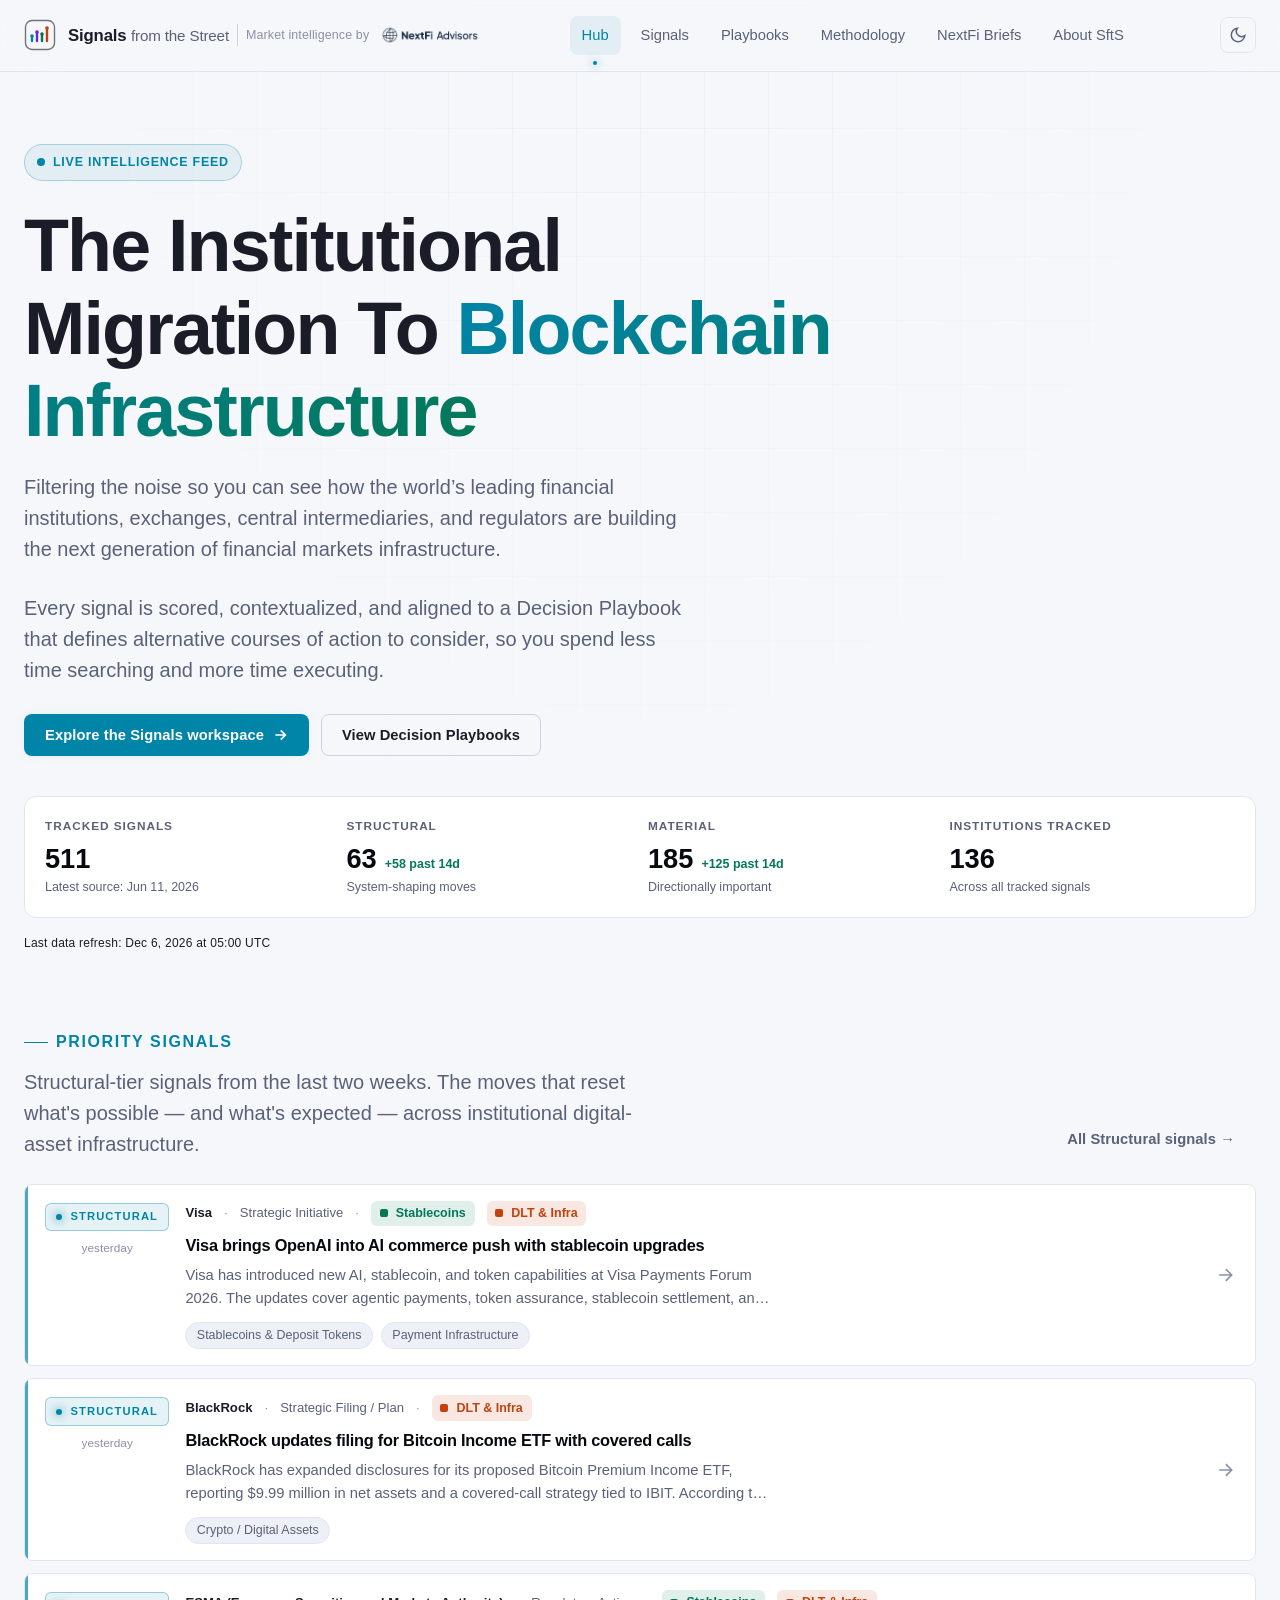
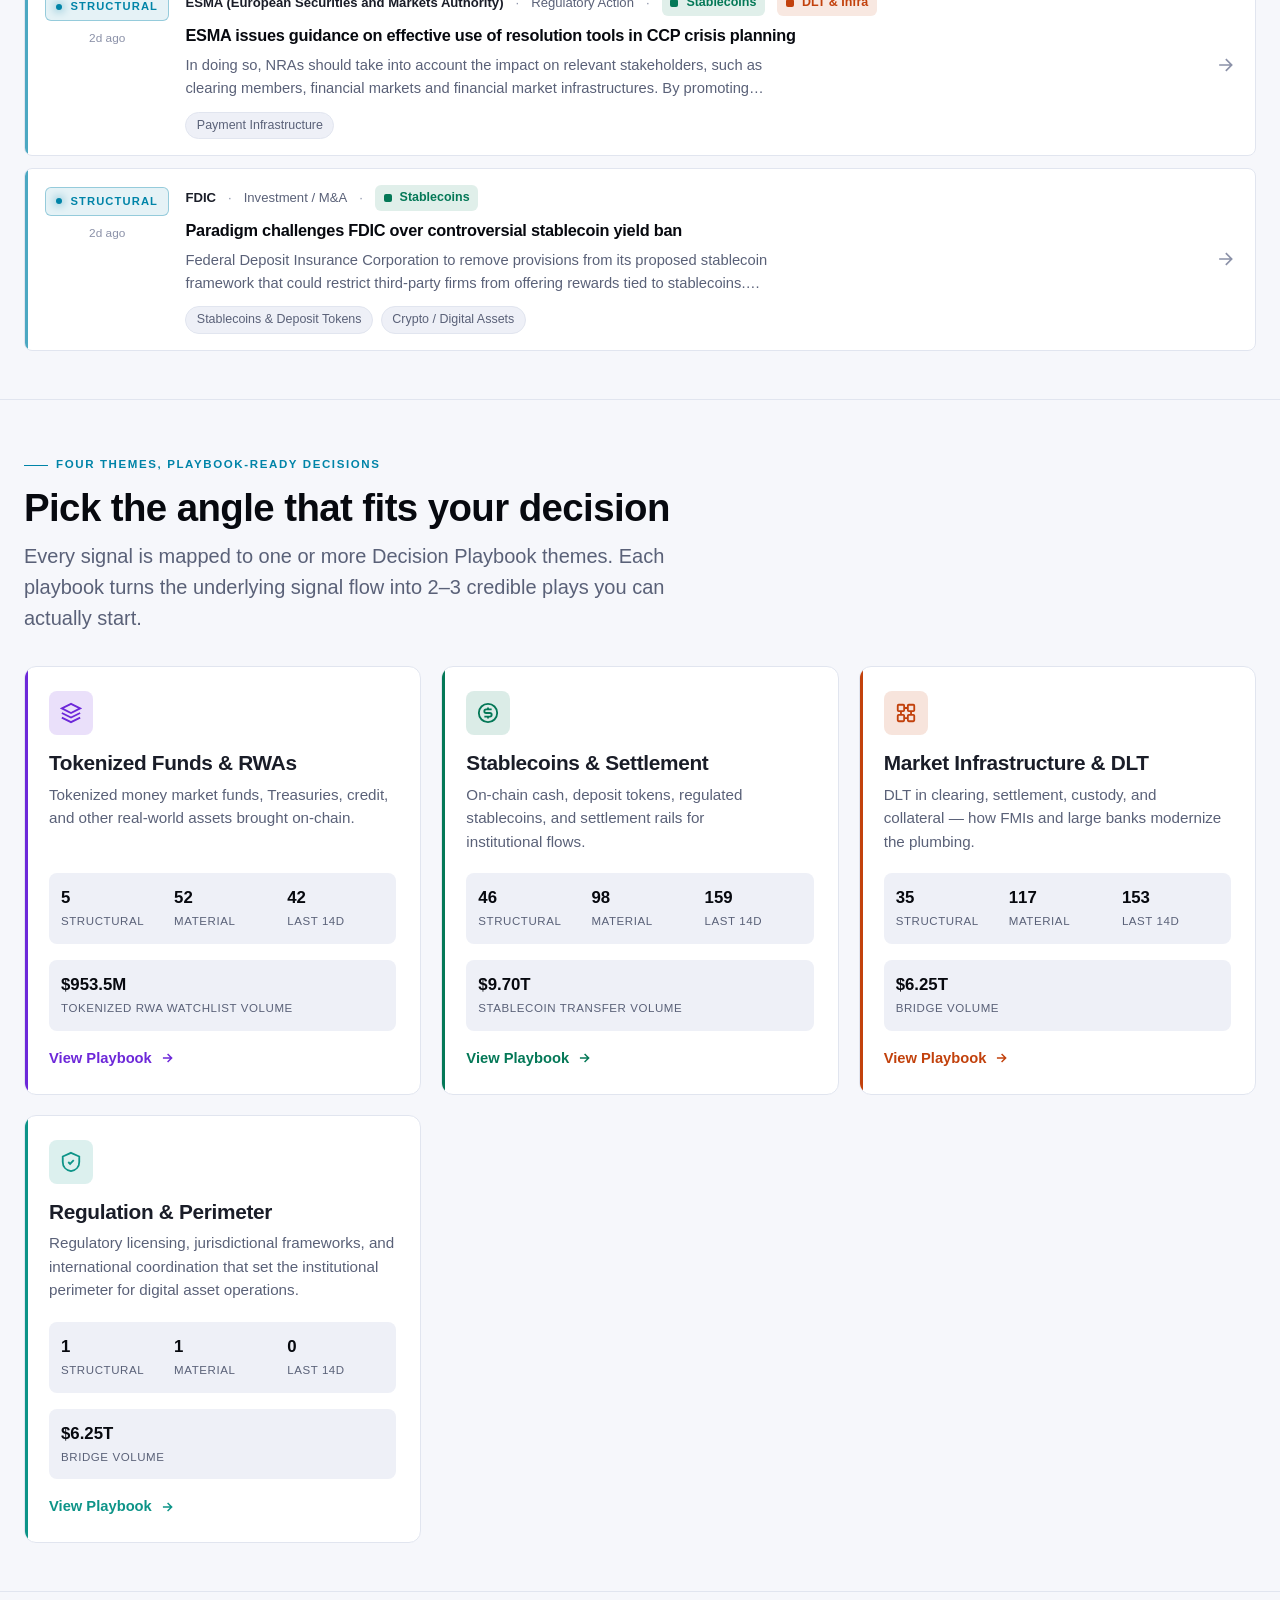
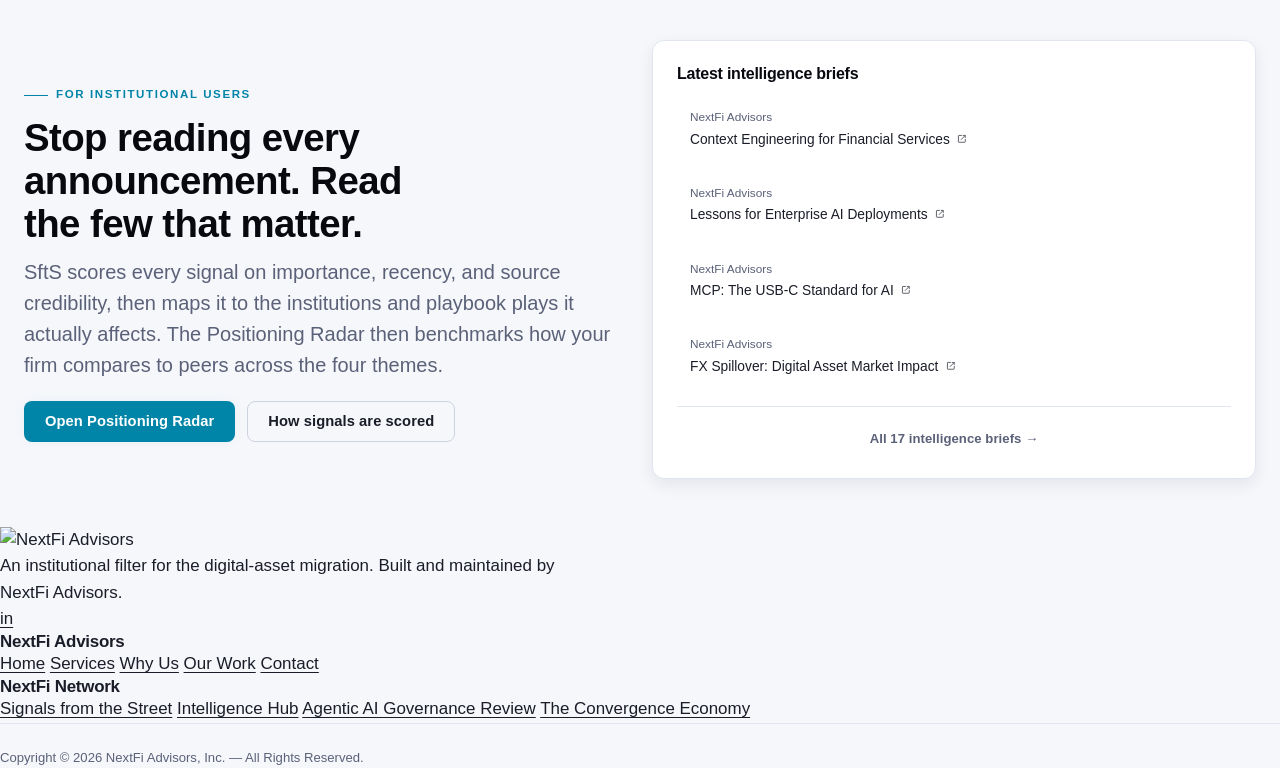
==== commit 73449475: "fix(signals): strip author bylines from What happened block (v2) Apply the author byline stripping f" ====
--- a/index.html
+++ b/index.html
@@ -78,59 +78,31 @@
   </div>
 </main>
 
-<footer class="app-footer">
-  <div class="container container--wide">
-    <div class="footer-grid">
-      <div>
-        <a href="#/" class="brand" style="margin-bottom: var(--space-4);">
-          <svg class="brand-mark" viewBox="0 0 32 32" fill="none" aria-hidden="true">
-            <rect x="1.5" y="1.5" width="29" height="29" rx="6.5" stroke="currentColor" stroke-width="1.4" fill="none" opacity="0.6"/>
-            <path d="M8 22V17"  stroke="var(--color-cat-banks)" stroke-width="2.4" stroke-linecap="round"/>
-            <path d="M13 22V13" stroke="var(--color-cat-asset)" stroke-width="2.4" stroke-linecap="round"/>
-            <path d="M18 22V15" stroke="var(--color-cat-payments)" stroke-width="2.4" stroke-linecap="round"/>
-            <path d="M23 22V9"  stroke="var(--color-cat-exchanges)" stroke-width="2.4" stroke-linecap="round"/>
-          </svg>
-          <div class="brand-text">Signals <span>from the Street</span></div>
-        </a>
-        <p class="footer-about">An institutional filter for the digital-asset migration. Built and maintained by NextFi Advisors.</p>
-      </div>
-      <div class="footer-col">
-        <h5>Product</h5>
-        <ul>
-          <li><a href="#/signals">Signals workspace</a></li>
-          <li><a href="#/playbooks">Decision Playbooks</a></li>
-          <li><a href="#/radar">Positioning Radar</a></li>
-          <li><a href="#/analytics">Analytics dashboard</a></li>
-          <li><a href="#/briefs">NextFi Briefs</a></li>
-        </ul>
-      </div>
-      <div class="footer-col">
-        <h5>About</h5>
-        <ul>
-          <li><a href="#/about">About SftS</a></li>
-          <li><a href="#/methodology">Methodology</a></li>
-          <li><a href="https://github.com/Barry-Eisenberg/streetsignals" target="_blank" rel="noopener noreferrer">GitHub</a></li>
-        </ul>
-      </div>
-      <div class="footer-col">
-        <h5>NextFi</h5>
-        <ul>
-          <li><a href="https://nextfiadvisors.com" target="_blank" rel="noopener noreferrer">nextfiadvisors.com</a></li>
-          <li><a href="https://nextfiadvisors.com/contact" target="_blank" rel="noopener noreferrer">Work with NextFi</a></li>
-          <li><a href="https://www.linkedin.com/company/nextfiadvisors" target="_blank" rel="noopener noreferrer">LinkedIn</a></li>
-          <li><a href="https://intelligence.nextfiadvisors.com/" target="_blank" rel="noopener noreferrer">Intelligence Hub</a></li>
-          <li><a href="https://agentic.nextfiadvisors.com/" target="_blank" rel="noopener noreferrer">Agentic AI Governance</a></li>
-          <li><a href="https://thedisplacement.ai/" target="_blank" rel="noopener noreferrer">The Convergence Economy</a></li>
-        </ul>
-      </div>
+<footer class="site-footer">
+  <div class="footer-inner">
+    <div class="footer-brand">
+      <img src="nextfi-horizontal-bold-reversed.png" alt="NextFi Advisors" class="footer-logo" />
+      <p>An institutional filter for the digital-asset migration. Built and maintained by NextFi Advisors.</p>
+      <a href="https://www.linkedin.com/in/barry-eisenberg/" target="_blank" rel="noopener noreferrer" class="footer-social" aria-label="LinkedIn">in</a>
     </div>
-    <div class="footer-bottom">
-      <span>© 2026 NextFi Advisors · Signals from the Street</span>
-      <span style="display:flex; gap: var(--space-4);">
-        <span>Schema v1.0</span>
-        <span>Data refreshed every 30 min</span>
-      </span>
+    <div class="footer-links">
+      <h4>NextFi Advisors</h4>
+      <a href="https://nextfiadvisors.com/">Home</a>
+      <a href="https://nextfiadvisors.com/services">Services</a>
+      <a href="https://nextfiadvisors.com/why-us">Why Us</a>
+      <a href="https://nextfiadvisors.com/our-work">Our Work</a>
+      <a href="https://nextfiadvisors.com/contact">Contact</a>
     </div>
+    <div class="footer-links">
+      <h4>NextFi Network</h4>
+      <a href="index.html">Signals from the Street</a>
+      <a href="https://intelligence.nextfiadvisors.com/">Intelligence Hub</a>
+      <a href="https://agentic.nextfiadvisors.com/">Agentic AI Governance Review</a>
+      <a href="https://thedisplacement.ai/">The Convergence Economy</a>
+    </div>
+  </div>
+  <div class="footer-bottom">
+    <p>Copyright &copy; 2026 NextFi Advisors, Inc. &mdash; All Rights Reserved.</p>
   </div>
 </footer>
 
@@ -141,7 +113,7 @@
 <script src="./js/render.js?v=4"></script>
 <script src="./js/router.js?v=4"></script>
 <script src="./js/routes-hub.js?v=4"></script>
-<script src="./js/routes-signals-v2.js?v=4"></script>
+<script src="./js/routes-signals-v2.js?v=5"></script>
 <script src="./js/routes-playbooks.js?v=4"></script>
 <script src="./js/routes-radar.js?v=4"></script>
 <script src="./js/routes-analytics.js?v=1"></script>
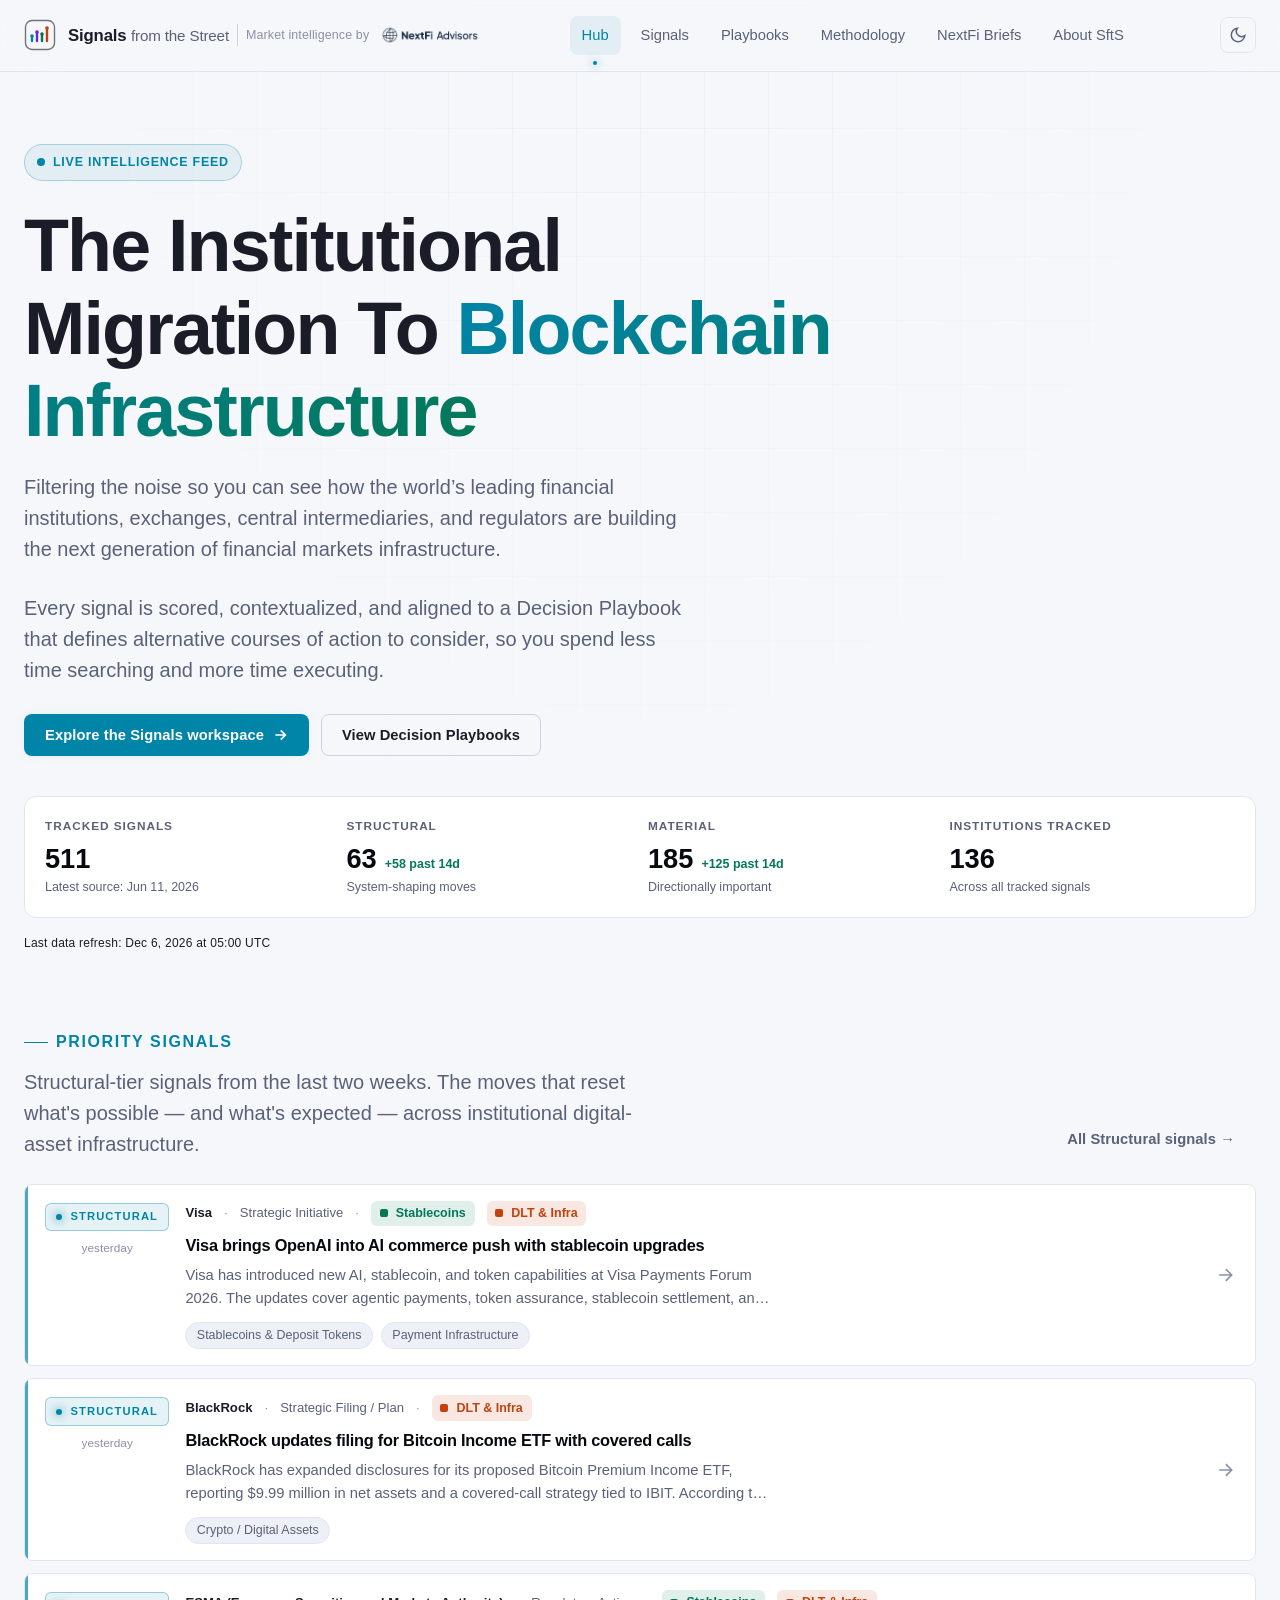
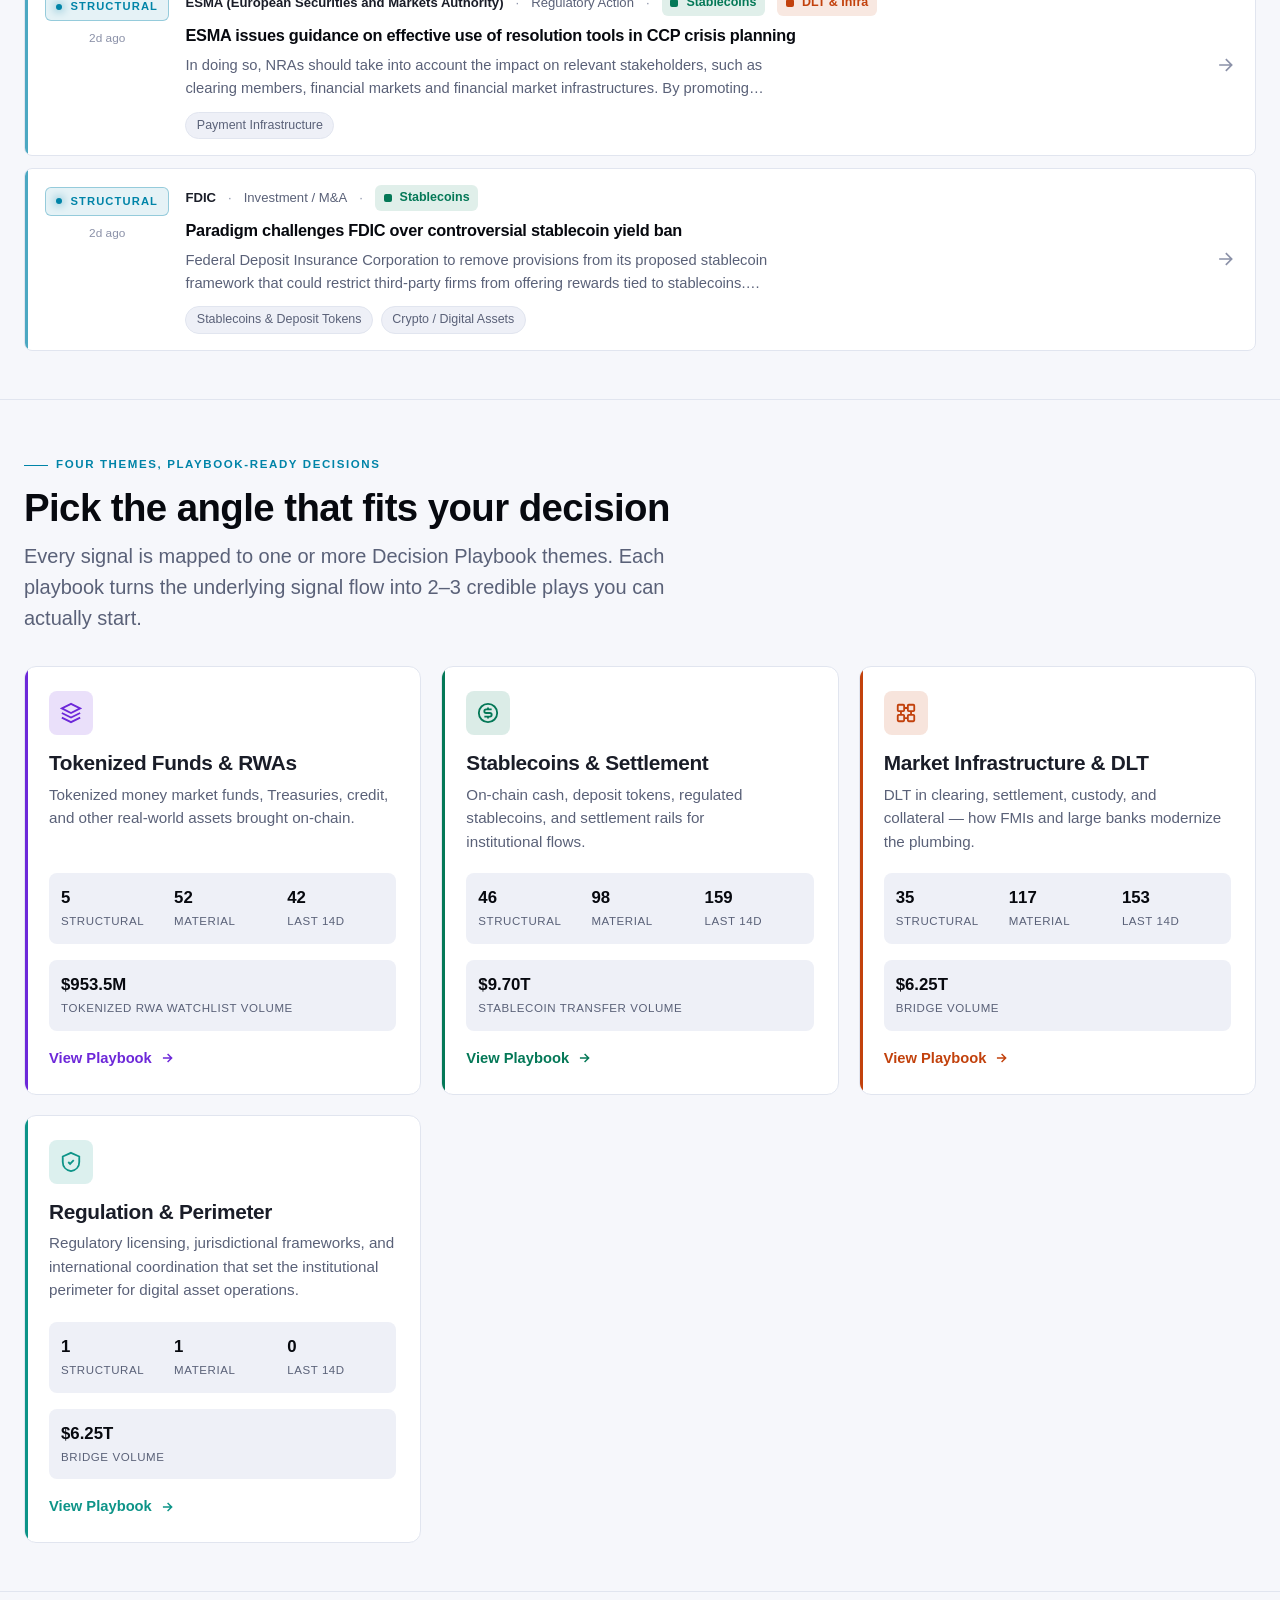
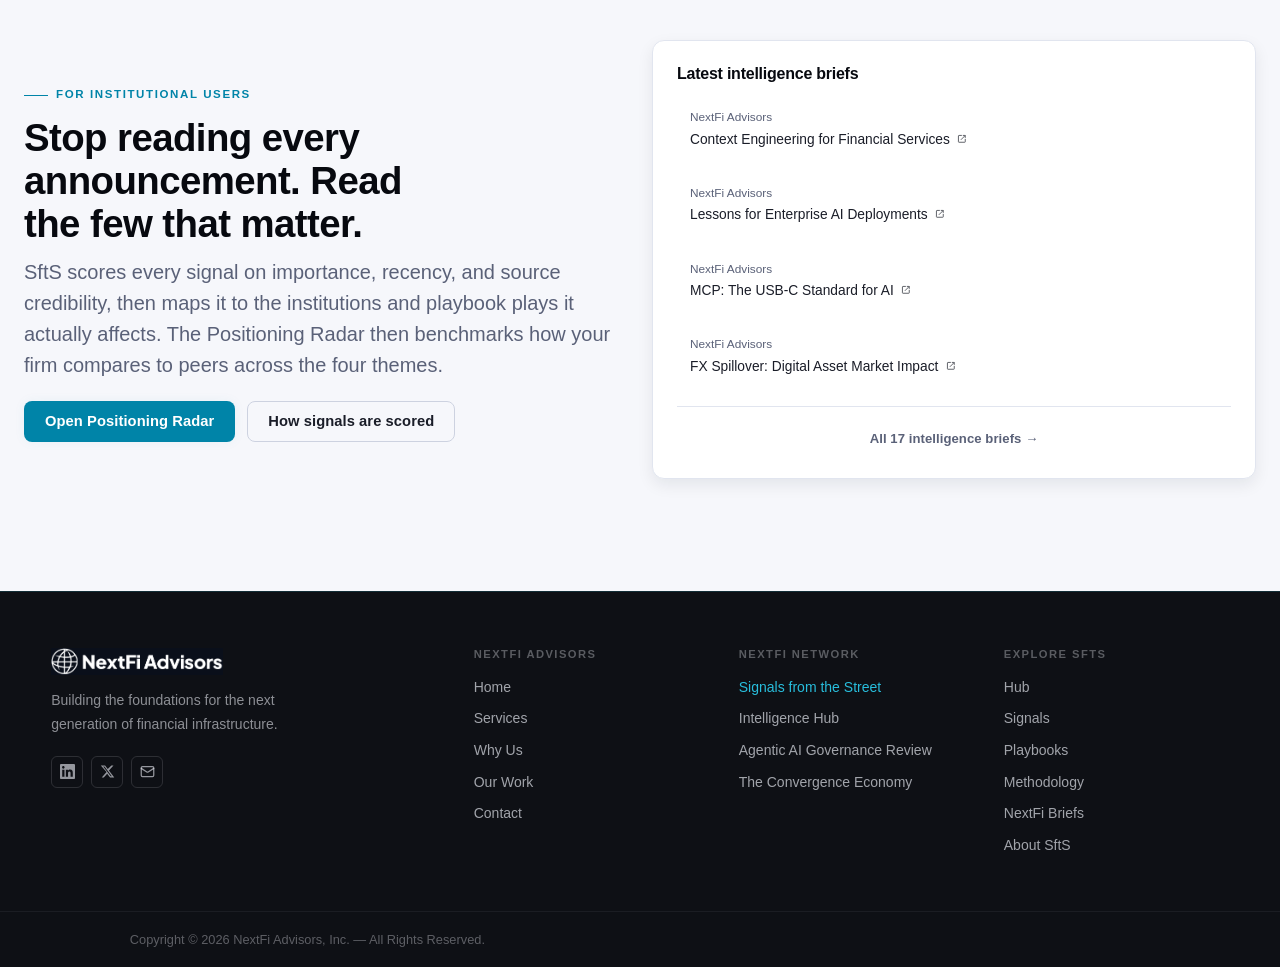
==== commit e59f067b: "fix(footer): rebuild footer to match NextFi sister sites - 4-column layout (brand + NextFi Advisors " ====
--- a/index.html
+++ b/index.html
@@ -82,8 +82,18 @@
   <div class="footer-inner">
     <div class="footer-brand">
       <img src="nextfi-horizontal-bold-reversed.png" alt="NextFi Advisors" class="footer-logo" />
-      <p>An institutional filter for the digital-asset migration. Built and maintained by NextFi Advisors.</p>
-      <a href="https://www.linkedin.com/in/barry-eisenberg/" target="_blank" rel="noopener noreferrer" class="footer-social" aria-label="LinkedIn">in</a>
+      <p>Building the foundations for the next generation of financial infrastructure.</p>
+      <div class="footer-socials">
+        <a href="https://www.linkedin.com/in/barry-eisenberg/" target="_blank" rel="noopener noreferrer" class="footer-social" aria-label="LinkedIn">
+          <svg width="15" height="15" viewBox="0 0 24 24" fill="currentColor" aria-hidden="true"><path d="M20.447 20.452h-3.554v-5.569c0-1.328-.027-3.037-1.852-3.037-1.853 0-2.136 1.445-2.136 2.939v5.667H9.351V9h3.414v1.561h.046c.477-.9 1.637-1.85 3.37-1.85 3.601 0 4.267 2.37 4.267 5.455v6.286zM5.337 7.433c-1.144 0-2.063-.926-2.063-2.065 0-1.138.92-2.063 2.063-2.063 1.14 0 2.064.925 2.064 2.063 0 1.139-.925 2.065-2.064 2.065zm1.782 13.019H3.555V9h3.564v11.452zM22.225 0H1.771C.792 0 0 .774 0 1.729v20.542C0 23.227.792 24 1.771 24h20.451C23.2 24 24 23.227 24 22.271V1.729C24 .774 23.2 0 22.222 0h.003z"/></svg>
+        </a>
+        <a href="https://www.x.com/NextfiAdvisors" target="_blank" rel="noopener noreferrer" class="footer-social" aria-label="X (Twitter)">
+          <svg width="15" height="15" viewBox="0 0 24 24" fill="currentColor" aria-hidden="true"><path d="M18.244 2.25h3.308l-7.227 8.26 8.502 11.24H16.17l-4.714-6.231-5.401 6.231H2.742l7.736-8.857L1.254 2.25H8.08l4.258 5.63 5.906-5.63zm-1.161 17.52h1.833L7.084 4.126H5.117z"/></svg>
+        </a>
+        <a href="mailto:info@nextfiadvisors.com" class="footer-social" aria-label="Email">
+          <svg width="15" height="15" viewBox="0 0 24 24" fill="none" stroke="currentColor" stroke-width="2" stroke-linecap="round" stroke-linejoin="round" aria-hidden="true"><rect width="20" height="16" x="2" y="4" rx="2"/><path d="m22 7-8.97 5.7a1.94 1.94 0 0 1-2.06 0L2 7"/></svg>
+        </a>
+      </div>
     </div>
     <div class="footer-links">
       <h4>NextFi Advisors</h4>
@@ -95,10 +105,19 @@
     </div>
     <div class="footer-links">
       <h4>NextFi Network</h4>
-      <a href="index.html">Signals from the Street</a>
+      <a href="https://streetsignals.nextfiadvisors.com/" class="footer-link-current" aria-current="page">Signals from the Street</a>
       <a href="https://intelligence.nextfiadvisors.com/">Intelligence Hub</a>
       <a href="https://agentic.nextfiadvisors.com/">Agentic AI Governance Review</a>
       <a href="https://thedisplacement.ai/">The Convergence Economy</a>
+    </div>
+    <div class="footer-links">
+      <h4>Explore SftS</h4>
+      <a href="#/">Hub</a>
+      <a href="#/signals">Signals</a>
+      <a href="#/playbooks">Playbooks</a>
+      <a href="#/methodology">Methodology</a>
+      <a href="#/briefs">NextFi Briefs</a>
+      <a href="#/about">About SftS</a>
     </div>
   </div>
   <div class="footer-bottom">
--- a/css/app.css
+++ b/css/app.css
@@ -1640,46 +1640,89 @@
 /* ============================================================
    FOOTER
    ============================================================ */
-.app-footer {
+.site-footer {
   margin-top: var(--space-16);
-  padding: var(--space-12) 0 var(--space-8);
-  border-top: 1px solid var(--color-divider);
-  background: var(--color-surface);
-}
-.footer-grid {
+  background: #0e1015;
+  border-top: 1px solid rgba(45, 220, 255, 0.14);
+}
+.footer-inner {
+  max-width: 1360px;
+  margin: 0 auto;
+  padding: 56px clamp(20px, 4vw, 56px) 44px;
   display: grid;
-  grid-template-columns: 2fr 1fr 1fr 1fr;
-  gap: var(--space-8);
-  margin-bottom: var(--space-8);
-}
-@media (max-width: 880px) { .footer-grid { grid-template-columns: 1fr 1fr; } }
-.footer-col h5 {
-  font-size: 0.74rem;
+  grid-template-columns: 1.7fr 1fr 1fr 1fr;
+  gap: 40px;
+}
+@media (max-width: 1200px) {
+  .footer-inner { grid-template-columns: 1fr 1fr 1fr; }
+  .footer-brand { grid-column: 1 / -1; }
+}
+@media (max-width: 768px) {
+  .footer-inner { grid-template-columns: 1fr 1fr; gap: 32px; }
+  .footer-brand { grid-column: 1 / -1; }
+}
+@media (max-width: 480px) {
+  .footer-inner { grid-template-columns: 1fr; gap: 28px; }
+}
+.footer-logo { width: 172px; height: auto; display: block; margin-bottom: 14px; }
+.footer-brand p {
+  margin: 0 0 20px;
+  line-height: 1.65;
+  max-width: 30ch;
+  color: rgba(232, 234, 242, 0.58);
+  font-size: 0.875rem;
+}
+.footer-socials {
+  display: flex;
+  gap: 8px;
+}
+.footer-social {
+  display: inline-flex;
+  align-items: center;
+  justify-content: center;
+  width: 32px;
+  height: 32px;
+  border: 1px solid rgba(232, 234, 242, 0.14);
+  border-radius: 6px;
+  color: rgba(232, 234, 242, 0.62);
+  text-decoration: none;
+  transition: border-color 150ms, color 150ms, background 150ms;
+}
+.footer-social:hover {
+  border-color: rgba(45, 220, 255, 0.45);
+  color: #2ddcff;
+  background: rgba(45, 220, 255, 0.06);
+}
+.footer-links h4 {
+  font-size: 0.70rem;
   font-weight: 700;
-  letter-spacing: 0.10em;
+  letter-spacing: 0.13em;
   text-transform: uppercase;
-  color: var(--color-text-muted);
-  margin-bottom: var(--space-3);
-}
-.footer-col ul { list-style: none; }
-.footer-col li { margin-bottom: var(--space-2); }
-.footer-col a {
-  color: var(--color-text);
+  color: rgba(232, 234, 242, 0.35);
+  margin: 0 0 16px;
+}
+.footer-links a {
+  display: block;
+  color: rgba(232, 234, 242, 0.68);
   text-decoration: none;
-  font-size: 0.92rem;
-}
-.footer-col a:hover { color: var(--color-primary); }
-.footer-about { color: var(--color-text-muted); font-size: 0.9rem; max-width: 36ch; line-height: 1.55; }
+  font-size: 0.875rem;
+  margin-bottom: 10px;
+  transition: color 150ms;
+}
+.footer-links a:hover { color: #2ddcff; }
+.footer-link-current {
+  color: rgba(45, 220, 255, 0.85) !important;
+  font-weight: 500;
+}
+.footer-link-current:hover { color: #2ddcff !important; }
 .footer-bottom {
-  padding-top: var(--space-6);
-  border-top: 1px solid var(--color-divider);
-  display: flex;
-  justify-content: space-between;
-  flex-wrap: wrap;
-  gap: var(--space-3);
-  font-size: 0.82rem;
-  color: var(--color-text-muted);
-}
+  border-top: 1px solid rgba(232, 234, 242, 0.06);
+  text-align: center;
+  padding: 18px clamp(20px, 4vw, 56px);
+  font-size: 0.80rem;
+  color: rgba(232, 234, 242, 0.36);
+}
+.footer-bottom p { margin: 0; }
 
 /* ============================================================
    SKELETON LOADERS
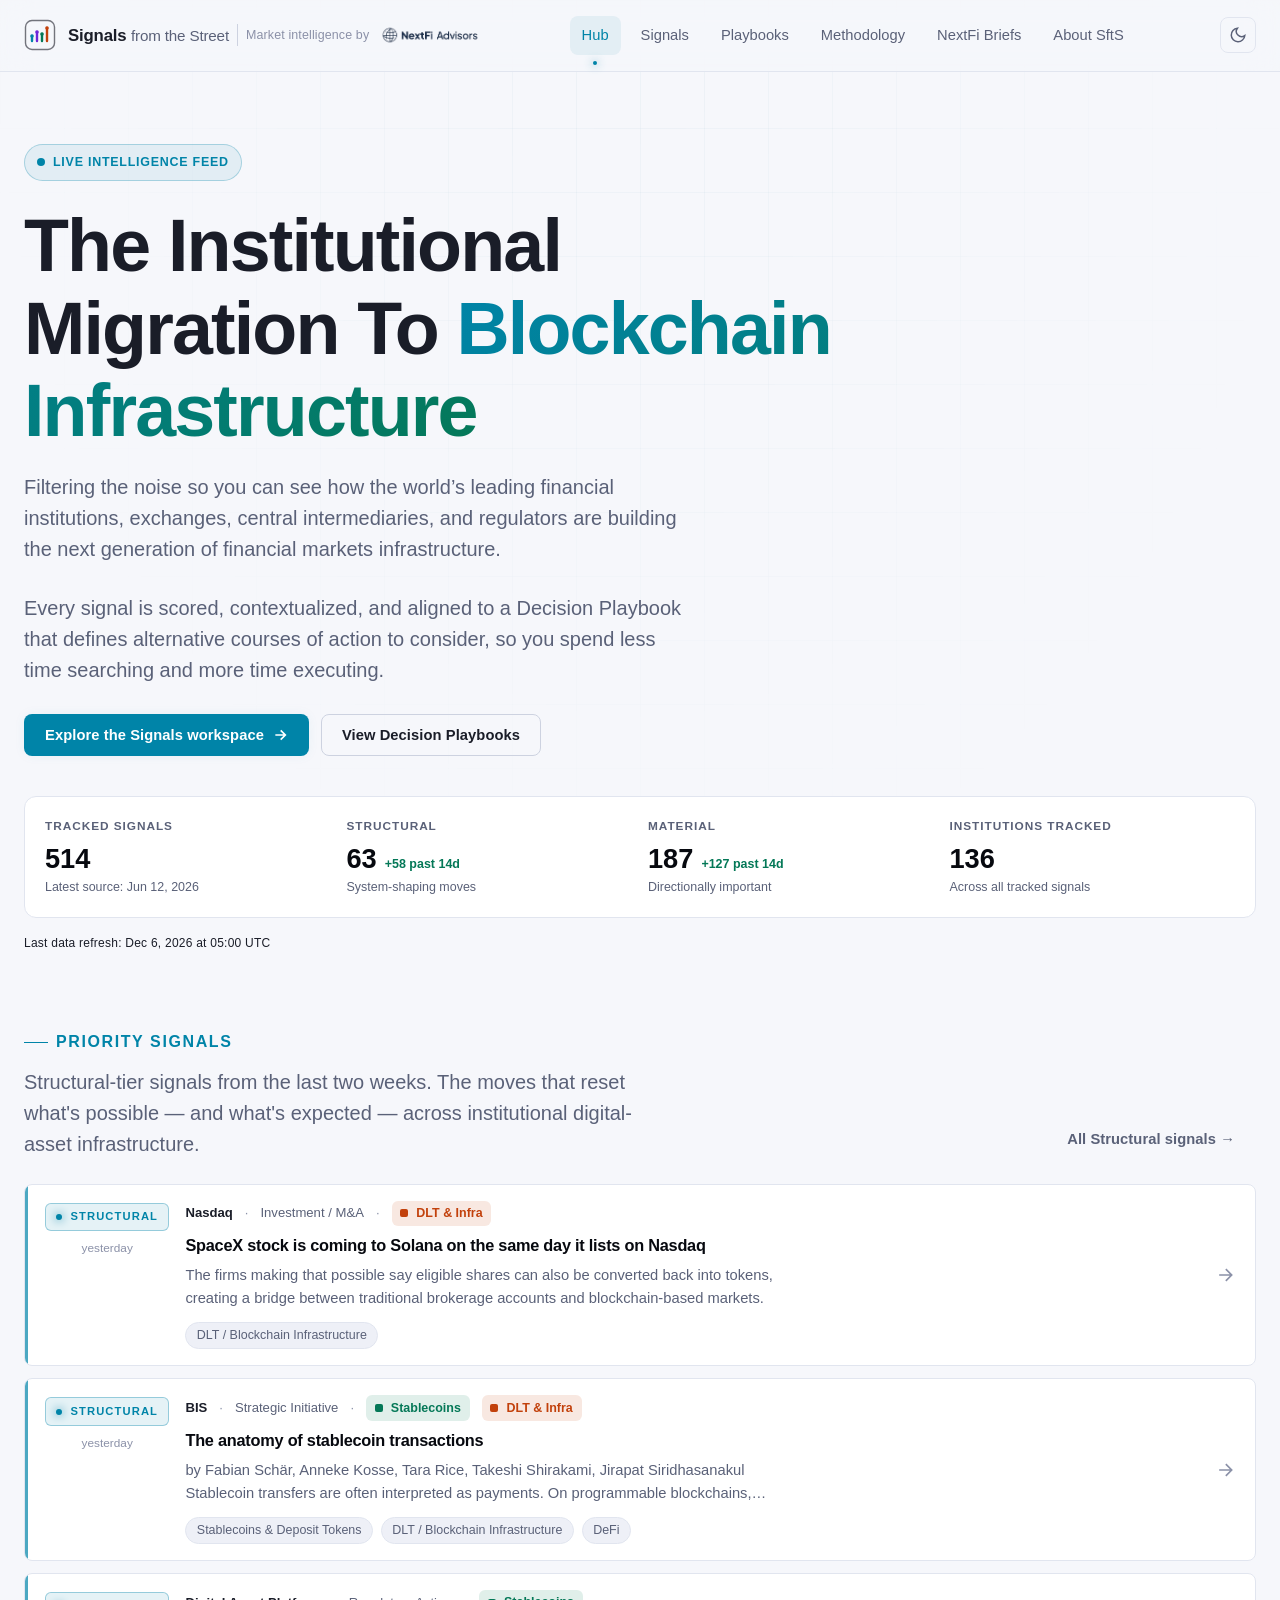
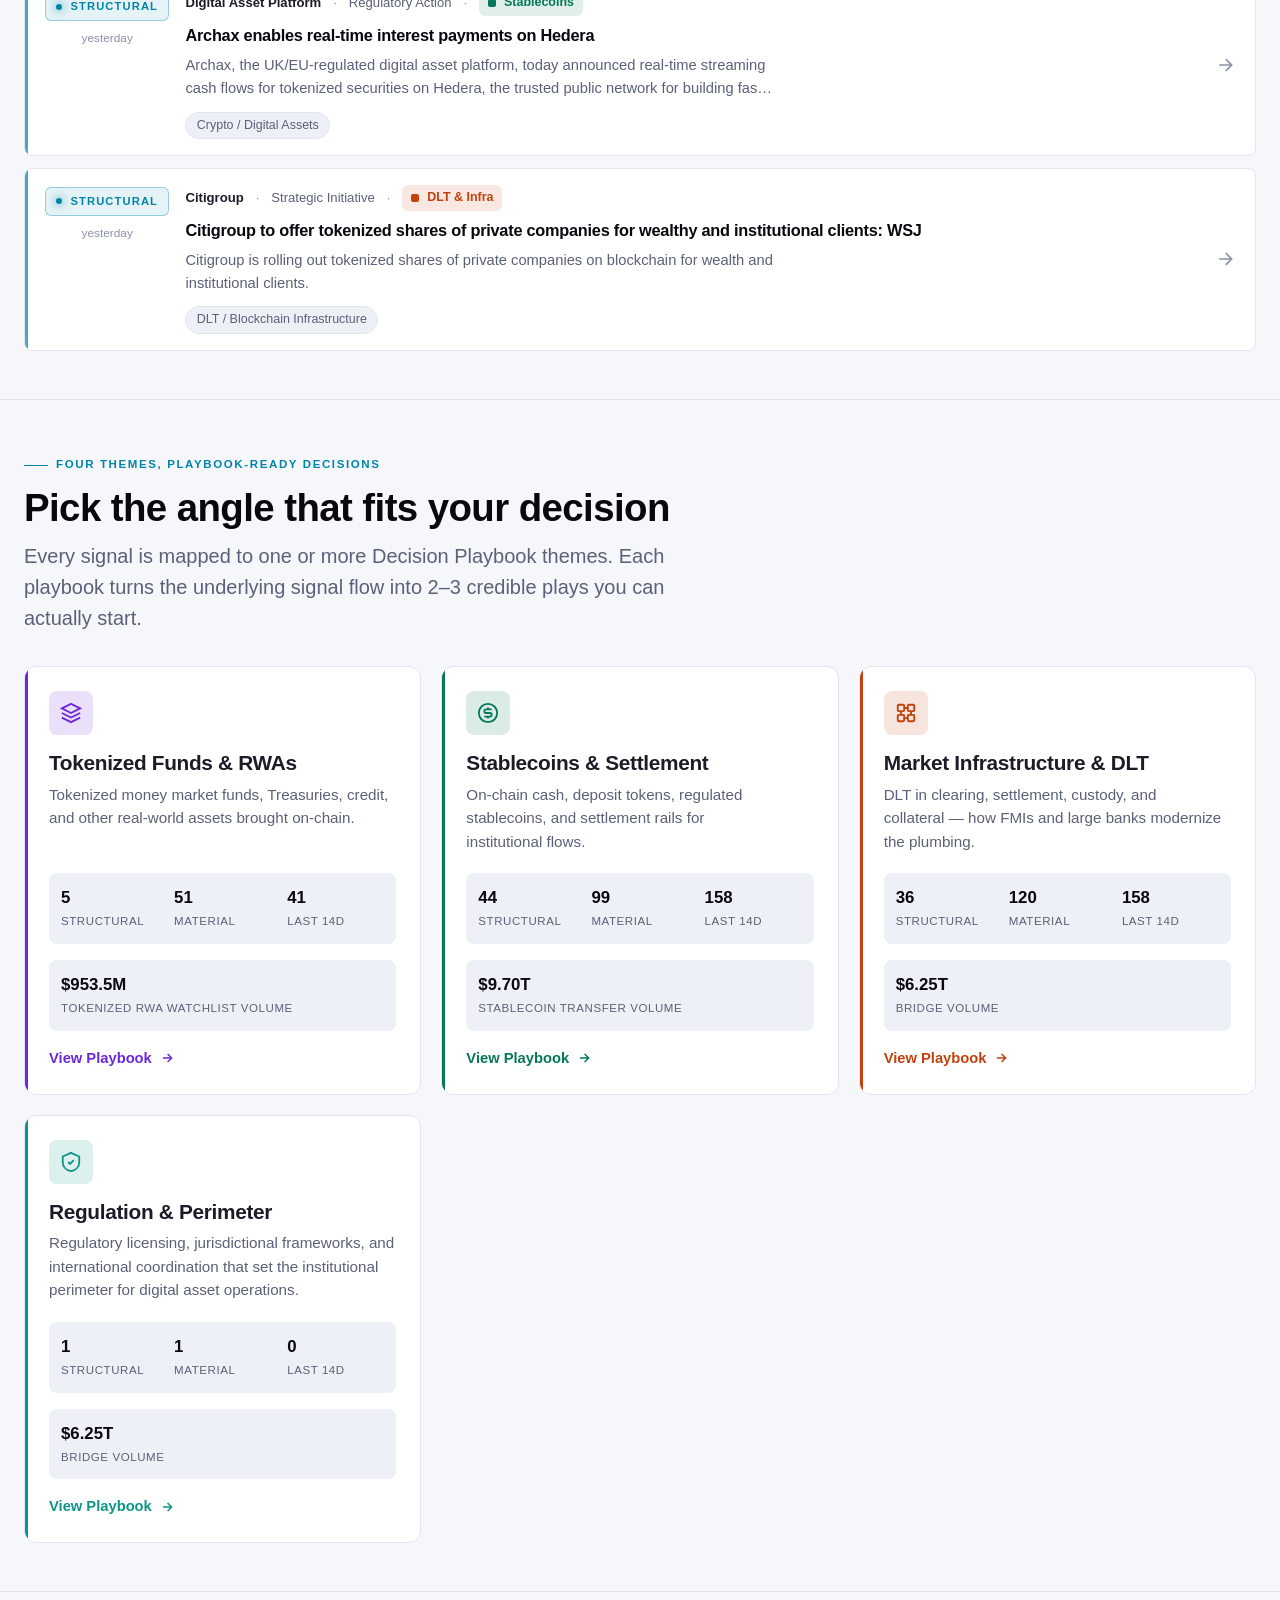
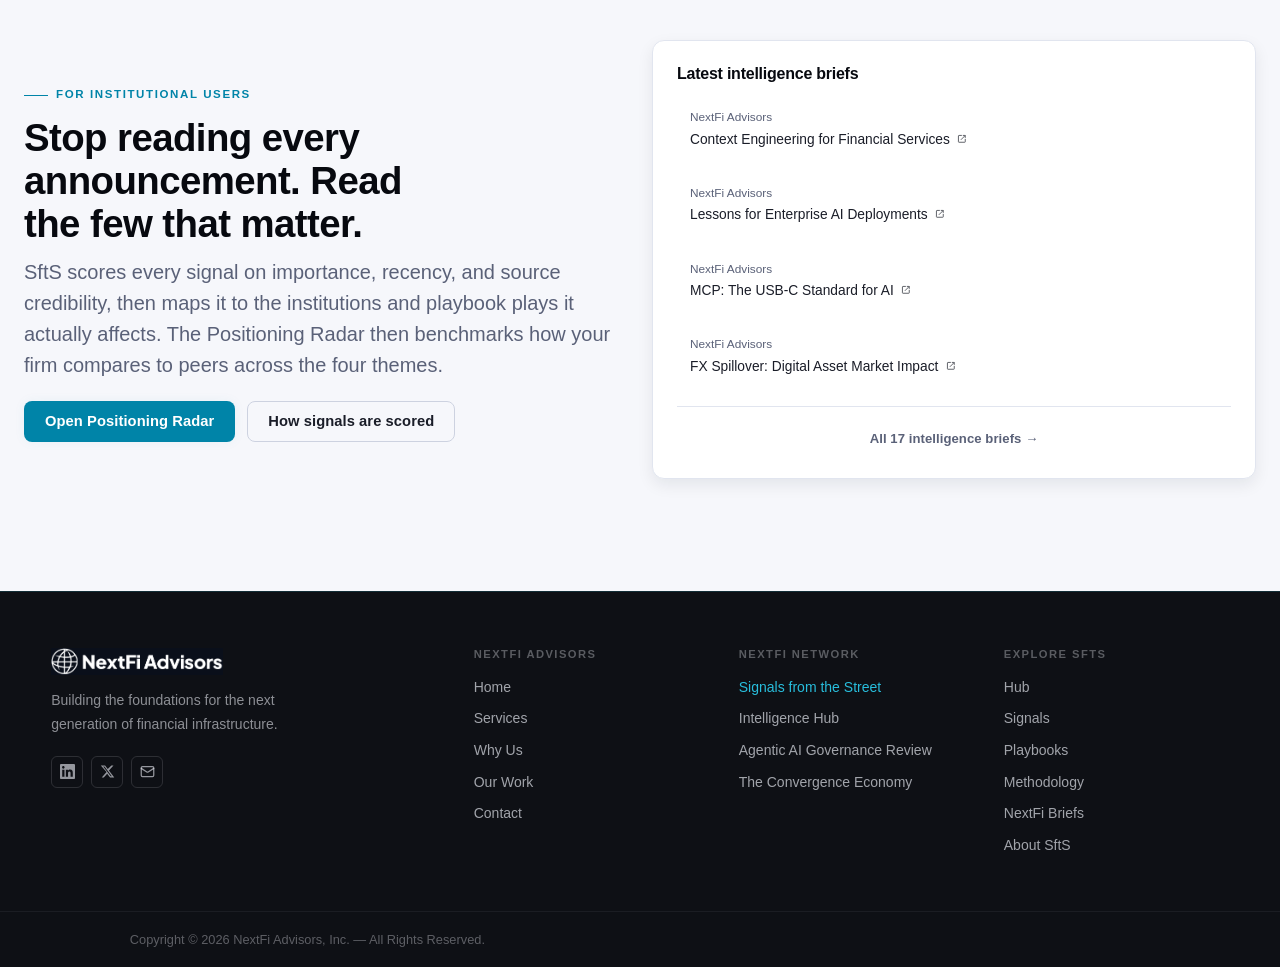
==== commit 29c4f89f: "feat(signals): share card redesign, WTM editorial system, and auto-generation pipeline Share card (r" ====
--- a/index.html
+++ b/index.html
@@ -126,18 +126,19 @@
 </footer>
 
 <!-- Scripts: load order matters -->
-<script src="./js/state.js?v=4"></script>
-<script src="./js/data.js?v=4"></script>
-<script src="./js/playbooks.js?v=4"></script>
-<script src="./js/render.js?v=4"></script>
-<script src="./js/router.js?v=4"></script>
-<script src="./js/routes-hub.js?v=4"></script>
-<script src="./js/routes-signals-v2.js?v=5"></script>
-<script src="./js/routes-playbooks.js?v=4"></script>
-<script src="./js/routes-radar.js?v=4"></script>
-<script src="./js/routes-analytics.js?v=1"></script>
-<script src="./js/routes-meta.js?v=4"></script>
-<script src="./js/routes-briefs.js?v=1"></script>
-<script src="./js/app.js?v=4"></script>
+<script src="./js/state.js?v=10"></script>
+<script src="./js/why-this-matters.js?v=10"></script>
+<script src="./js/data.js?v=10"></script>
+<script src="./js/playbooks.js?v=10"></script>
+<script src="./js/render.js?v=10"></script>
+<script src="./js/router.js?v=10"></script>
+<script src="./js/routes-hub.js?v=10"></script>
+<script src="./js/routes-signals-v2.js?v=10"></script>
+<script src="./js/routes-playbooks.js?v=10"></script>
+<script src="./js/routes-radar.js?v=10"></script>
+<script src="./js/routes-analytics.js?v=10"></script>
+<script src="./js/routes-meta.js?v=10"></script>
+<script src="./js/routes-briefs.js?v=10"></script>
+<script src="./js/app.js?v=10"></script>
 </body>
 </html>
--- a/css/app.css
+++ b/css/app.css
@@ -1068,8 +1068,9 @@
     color-mix(in oklab, var(--color-primary) 8%, var(--color-surface)) 0%,
     var(--color-surface) 100%);
   border: 1px solid var(--color-primary-edge);
-  border-radius: var(--radius-lg);
-  padding: var(--space-6);
+  border-left: 3px solid var(--color-primary);
+  border-radius: 0 var(--radius-lg) var(--radius-lg) 0;
+  padding: var(--space-5) var(--space-6);
   margin-bottom: var(--space-6);
   position: relative;
 }
@@ -1085,9 +1086,10 @@
   margin-bottom: var(--space-3);
 }
 .why-block p {
-  font-size: 1.04rem;
-  color: var(--color-text);
-  line-height: 1.6;
+  font-size: 1.05rem;
+  font-weight: 500;
+  color: var(--color-text);
+  line-height: 1.55;
   max-width: 68ch;
 }
 
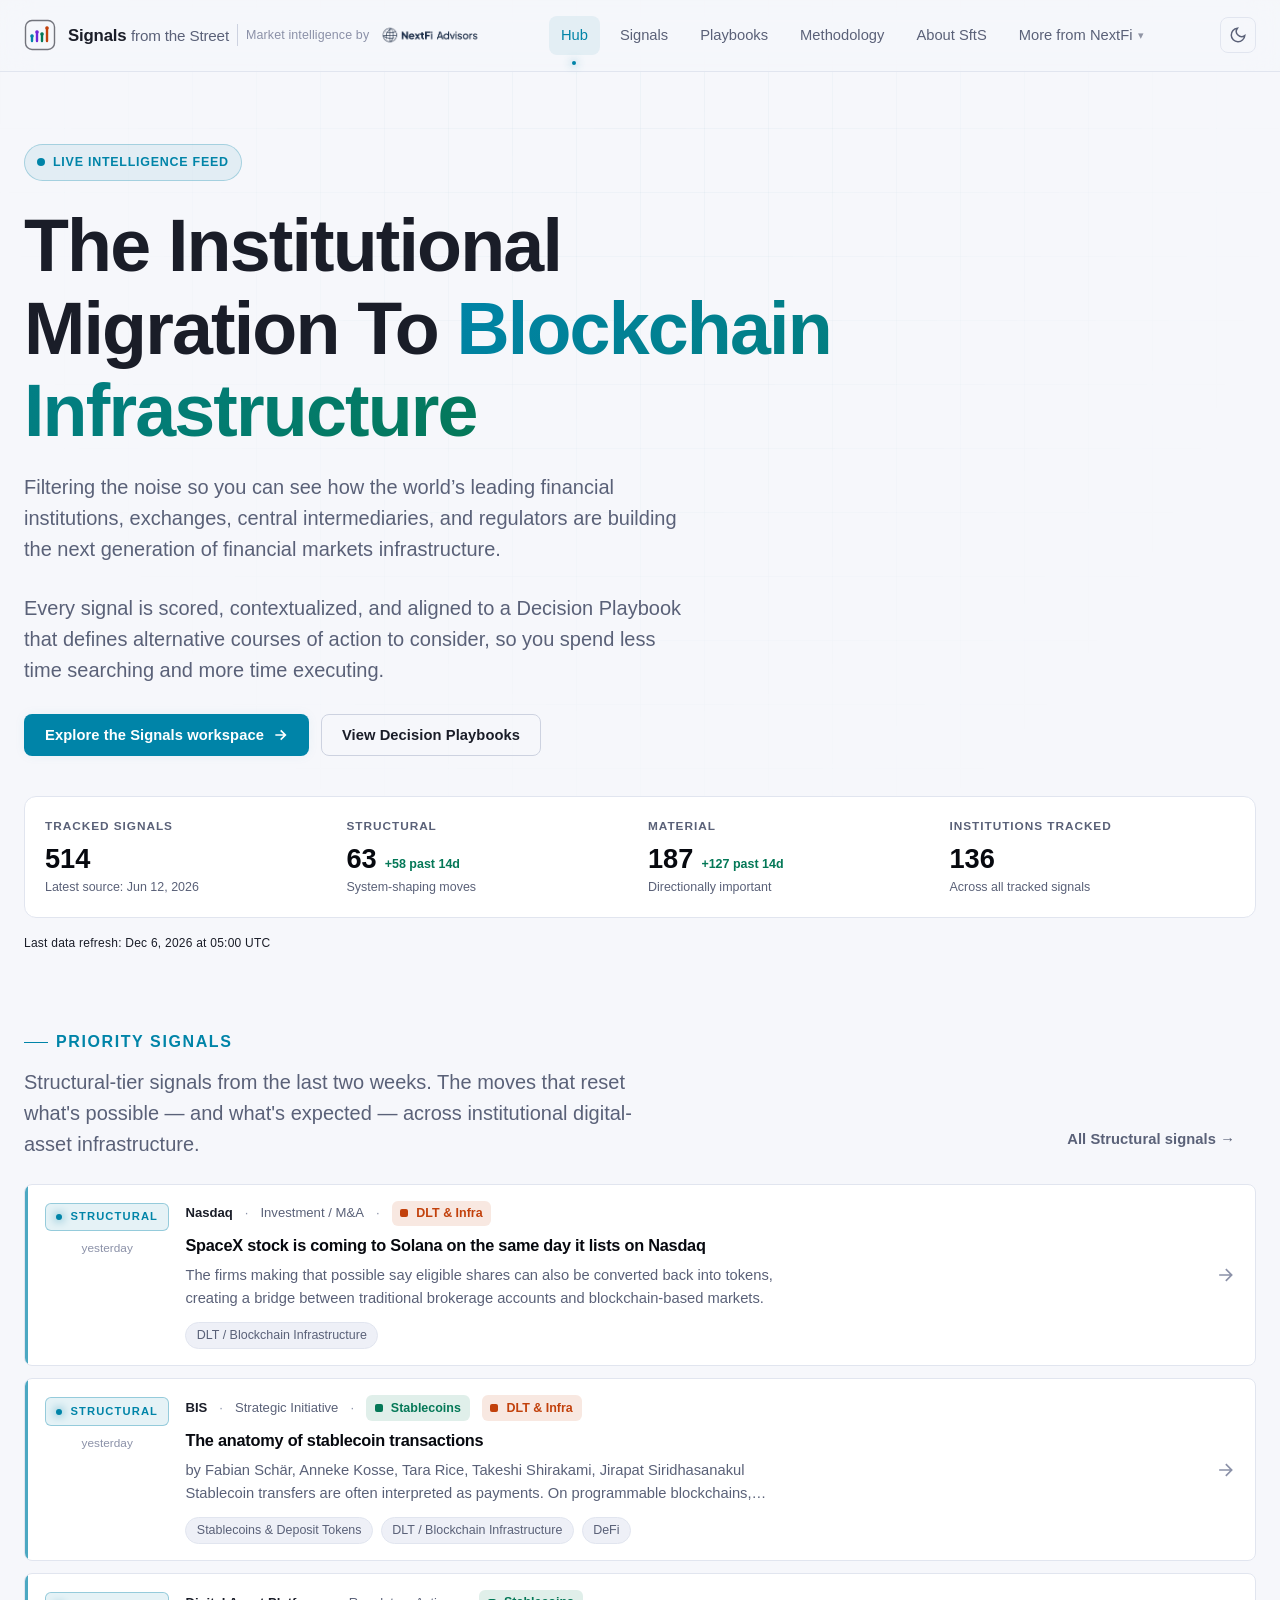
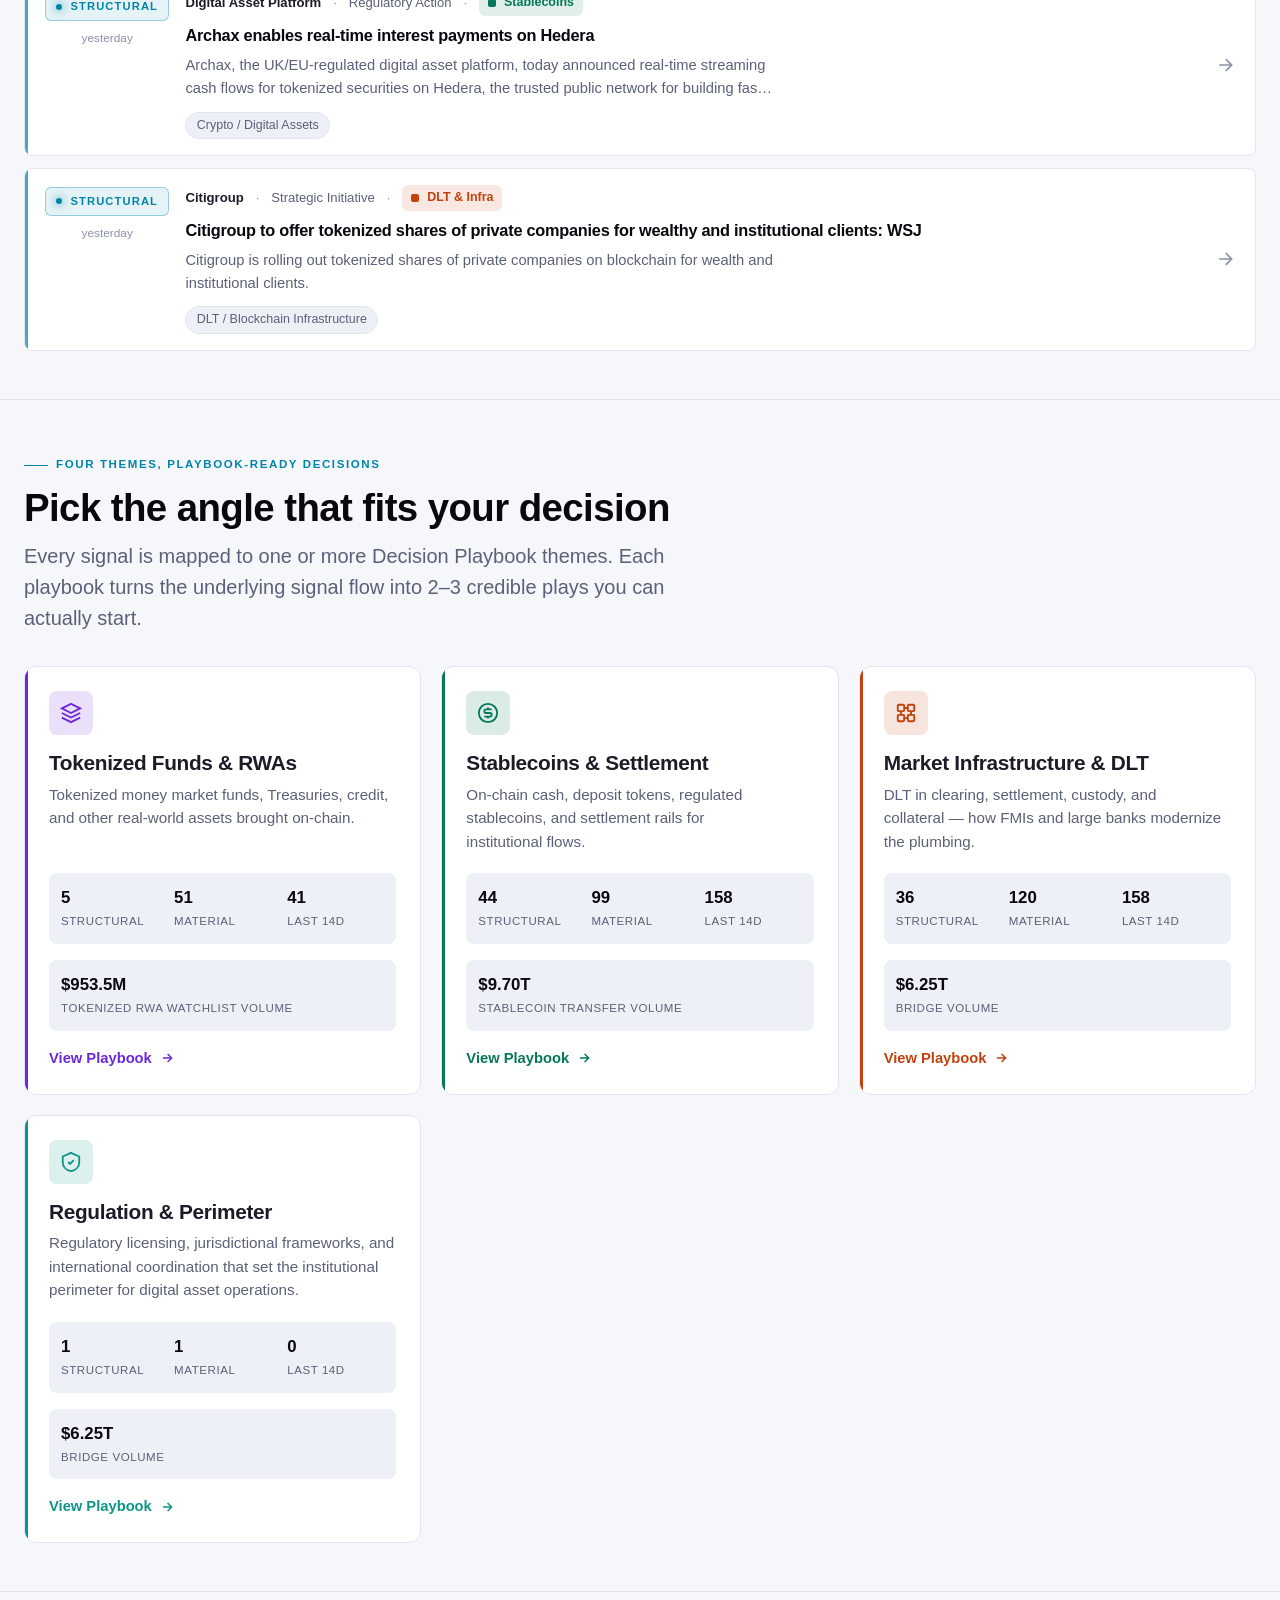
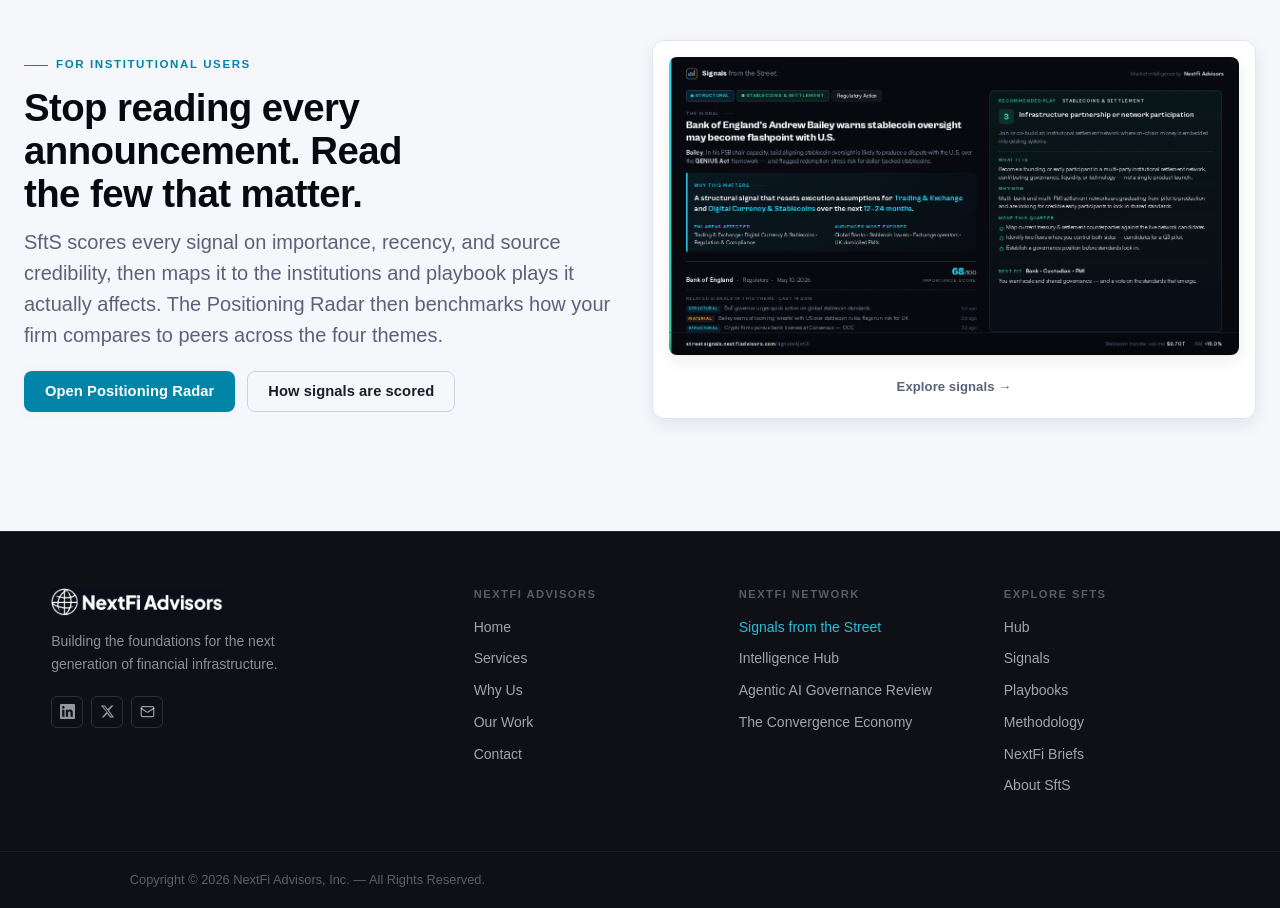
==== commit 34a4b136: "feat(nav): replace NextFi Briefs link with More from NextFi dropdown - Swap Briefs nav link for a de" ====
--- a/index.html
+++ b/index.html
@@ -14,9 +14,9 @@
 <link href="https://api.fontshare.com/v2/css?f[]=cabinet-grotesk@400,500,700,800&f[]=satoshi@300,400,500,700&f[]=jetbrains-mono@400,500&display=swap" rel="stylesheet">
 
 <!-- Stylesheets -->
-<link rel="stylesheet" href="./css/tokens.css?v=4">
-<link rel="stylesheet" href="./base.css?v=4">
-<link rel="stylesheet" href="./css/app.css?v=4">
+<link rel="stylesheet" href="./css/tokens.css?v=11">
+<link rel="stylesheet" href="./base.css?v=11">
+<link rel="stylesheet" href="./css/app.css?v=11">
 </head>
 <body>
 
@@ -51,8 +51,16 @@
       <a class="nav-link" href="#/signals">Signals</a>
       <a class="nav-link" href="#/playbooks">Playbooks</a>
       <a class="nav-link" href="#/methodology">Methodology</a>
-      <a class="nav-link" href="#/briefs">NextFi Briefs</a>
       <a class="nav-link" href="#/about">About SftS</a>
+      <details class="nav-dropdown" id="moreFromNextFi">
+        <summary>More from NextFi</summary>
+        <div class="nav-dropdown-menu">
+          <a href="https://nextfiadvisors.com/" target="_blank" rel="noopener noreferrer">NextFi Home</a>
+          <a href="https://intelligence.nextfiadvisors.com/" target="_blank" rel="noopener noreferrer">Intelligence Hub</a>
+          <a href="https://agentic.nextfiadvisors.com/" target="_blank" rel="noopener noreferrer">Agentic AI Governance</a>
+          <a href="https://thedisplacement.ai/" target="_blank" rel="noopener noreferrer">The Convergence Economy</a>
+        </div>
+      </details>
     </nav>
 
     <div class="header-tools">
@@ -126,19 +134,19 @@
 </footer>
 
 <!-- Scripts: load order matters -->
-<script src="./js/state.js?v=10"></script>
-<script src="./js/why-this-matters.js?v=10"></script>
-<script src="./js/data.js?v=10"></script>
-<script src="./js/playbooks.js?v=10"></script>
-<script src="./js/render.js?v=10"></script>
-<script src="./js/router.js?v=10"></script>
-<script src="./js/routes-hub.js?v=10"></script>
-<script src="./js/routes-signals-v2.js?v=10"></script>
-<script src="./js/routes-playbooks.js?v=10"></script>
-<script src="./js/routes-radar.js?v=10"></script>
-<script src="./js/routes-analytics.js?v=10"></script>
-<script src="./js/routes-meta.js?v=10"></script>
-<script src="./js/routes-briefs.js?v=10"></script>
-<script src="./js/app.js?v=10"></script>
+<script src="./js/state.js?v=11"></script>
+<script src="./js/why-this-matters.js?v=11"></script>
+<script src="./js/data.js?v=11"></script>
+<script src="./js/playbooks.js?v=11"></script>
+<script src="./js/render.js?v=11"></script>
+<script src="./js/router.js?v=11"></script>
+<script src="./js/routes-hub.js?v=11"></script>
+<script src="./js/routes-signals-v2.js?v=11"></script>
+<script src="./js/routes-playbooks.js?v=11"></script>
+<script src="./js/routes-radar.js?v=11"></script>
+<script src="./js/routes-analytics.js?v=11"></script>
+<script src="./js/routes-meta.js?v=11"></script>
+<script src="./js/routes-briefs.js?v=11"></script>
+<script src="./js/app.js?v=11"></script>
 </body>
 </html>
--- a/css/app.css
+++ b/css/app.css
@@ -233,6 +233,89 @@
   }
   .nav-link.is-active::after { display: none; }
   .mobile-toggle { display: inline-flex; }
+
+  .nav-dropdown > summary {
+    padding: var(--space-3) var(--space-4);
+    font-size: 0.95rem;
+    width: 100%;
+  }
+  .nav-dropdown-menu {
+    position: static;
+    box-shadow: none;
+    border: none;
+    background: transparent;
+    padding: 0 0 var(--space-2) var(--space-6);
+  }
+  .nav-dropdown-menu a {
+    padding: var(--space-2) var(--space-3);
+    font-size: 0.9rem;
+  }
+}
+
+/* ── More From NextFi dropdown ── */
+.nav-dropdown {
+  position: relative;
+  list-style: none;
+}
+.nav-dropdown > summary {
+  display: inline-flex;
+  align-items: center;
+  gap: 5px;
+  padding: var(--space-2) var(--space-3);
+  border-radius: var(--radius-md);
+  color: var(--color-text-muted);
+  font-size: 0.92rem;
+  font-weight: 500;
+  white-space: nowrap;
+  cursor: pointer;
+  -webkit-user-select: none;
+  user-select: none;
+  list-style: none;
+}
+.nav-dropdown > summary::-webkit-details-marker { display: none; }
+.nav-dropdown > summary::after {
+  content: '▾';
+  font-size: 0.72em;
+  opacity: 0.65;
+  margin-left: 1px;
+}
+.nav-dropdown > summary:hover {
+  color: var(--color-text);
+  background: var(--color-surface-2);
+}
+.nav-dropdown-menu {
+  position: absolute;
+  top: calc(100% + 6px);
+  right: 0;
+  min-width: 210px;
+  background: var(--color-surface);
+  border: 1px solid var(--color-divider);
+  border-radius: var(--radius-lg);
+  box-shadow: var(--shadow-md);
+  padding: var(--space-2);
+  z-index: 200;
+  display: flex;
+  flex-direction: column;
+  gap: 2px;
+}
+.nav-dropdown-menu a {
+  display: block;
+  padding: var(--space-2) var(--space-3);
+  border-radius: var(--radius-md);
+  color: var(--color-text-muted);
+  font-size: 0.88rem;
+  font-weight: 500;
+  text-decoration: none;
+  white-space: nowrap;
+}
+.nav-dropdown-menu a:hover {
+  color: var(--color-text);
+  background: var(--color-surface-2);
+}
+.nav-dropdown-menu .nav-dropdown-divider {
+  height: 1px;
+  background: var(--color-divider);
+  margin: var(--space-1) 0;
 }
 
 /* ============================================================
@@ -489,6 +572,24 @@
 /* ============================================================
    HUB (homepage) styles
    ============================================================ */
+.hub-signal-card-preview {
+  padding: var(--space-4);
+  display: flex;
+  flex-direction: column;
+  align-items: center;
+  gap: var(--space-4);
+}
+.hub-signal-card-img {
+  width: 100%;
+  border-radius: var(--radius-md);
+  box-shadow: var(--shadow-md);
+  display: block;
+}
+.hub-signal-card-cta {
+  width: 100%;
+  justify-content: center;
+}
+
 .hub-hero {
   padding: clamp(var(--space-12), 8vh, var(--space-20)) 0 var(--space-12);
   position: relative;
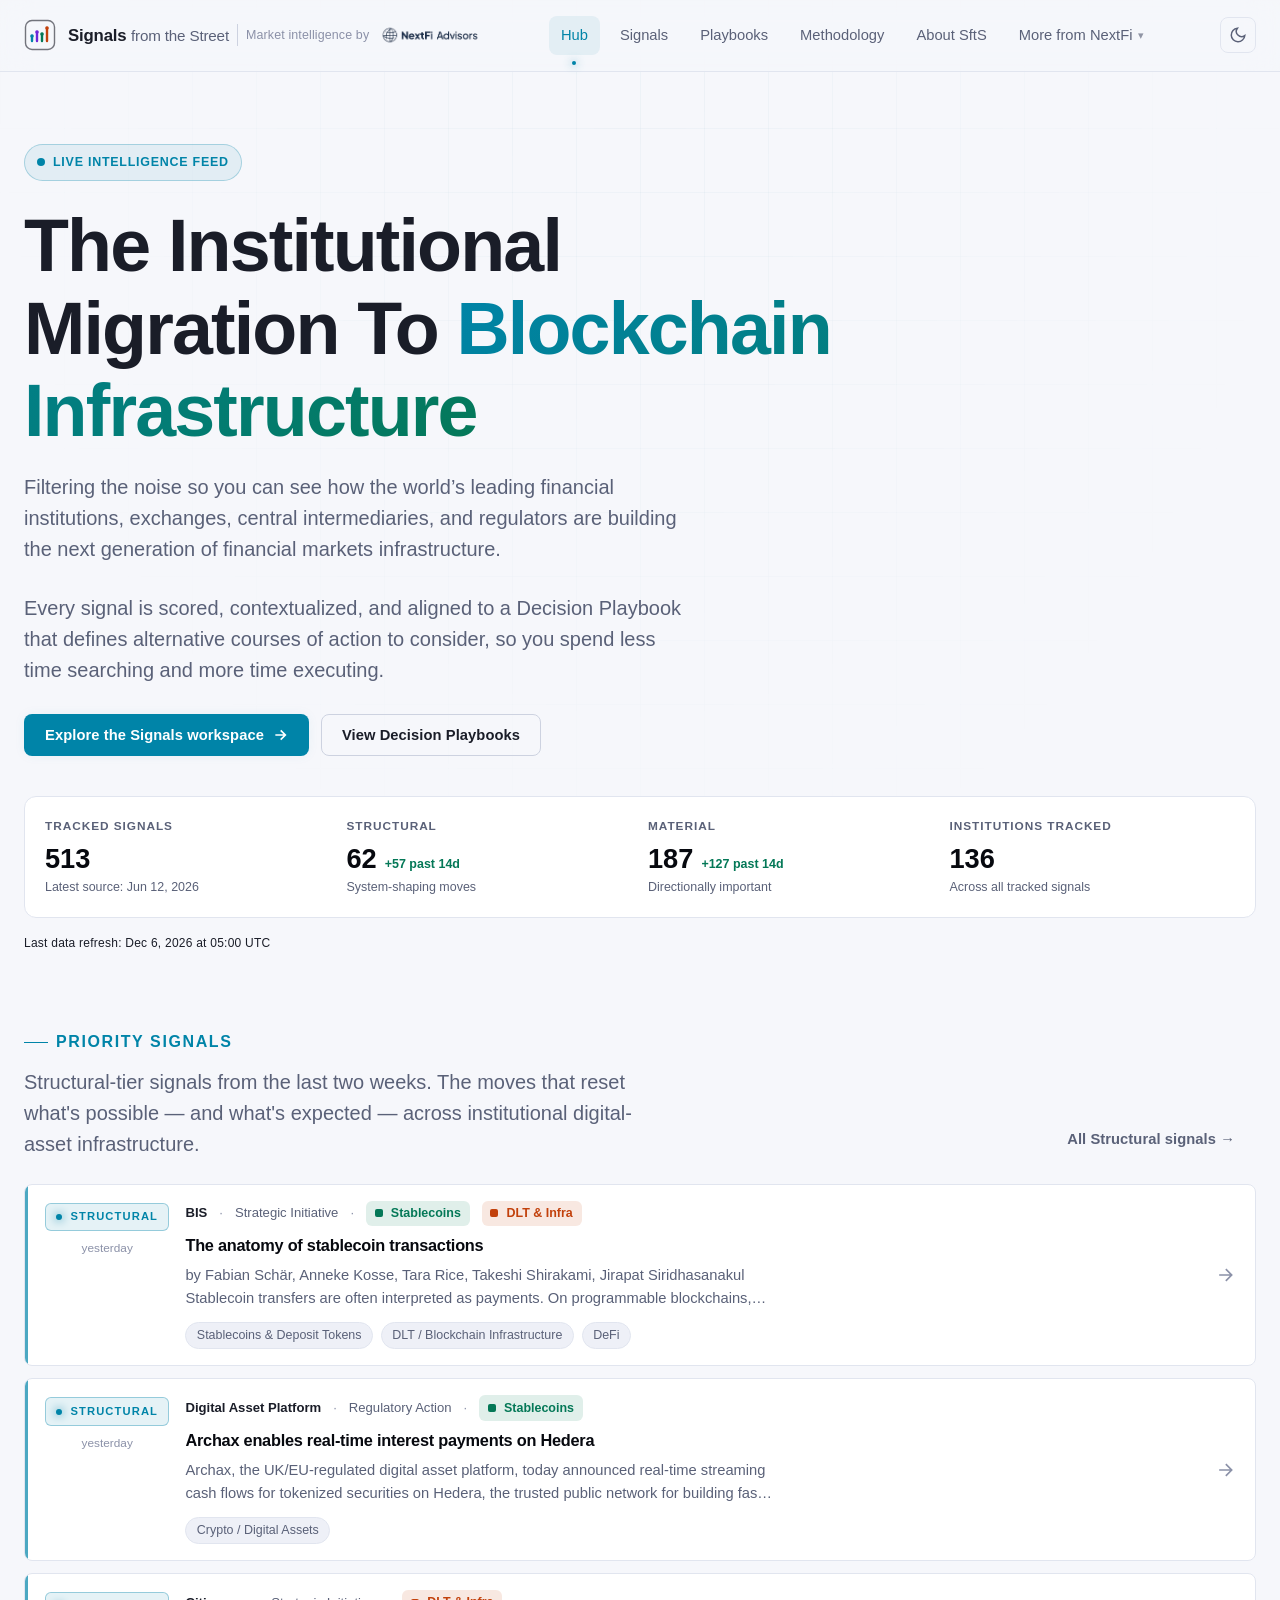
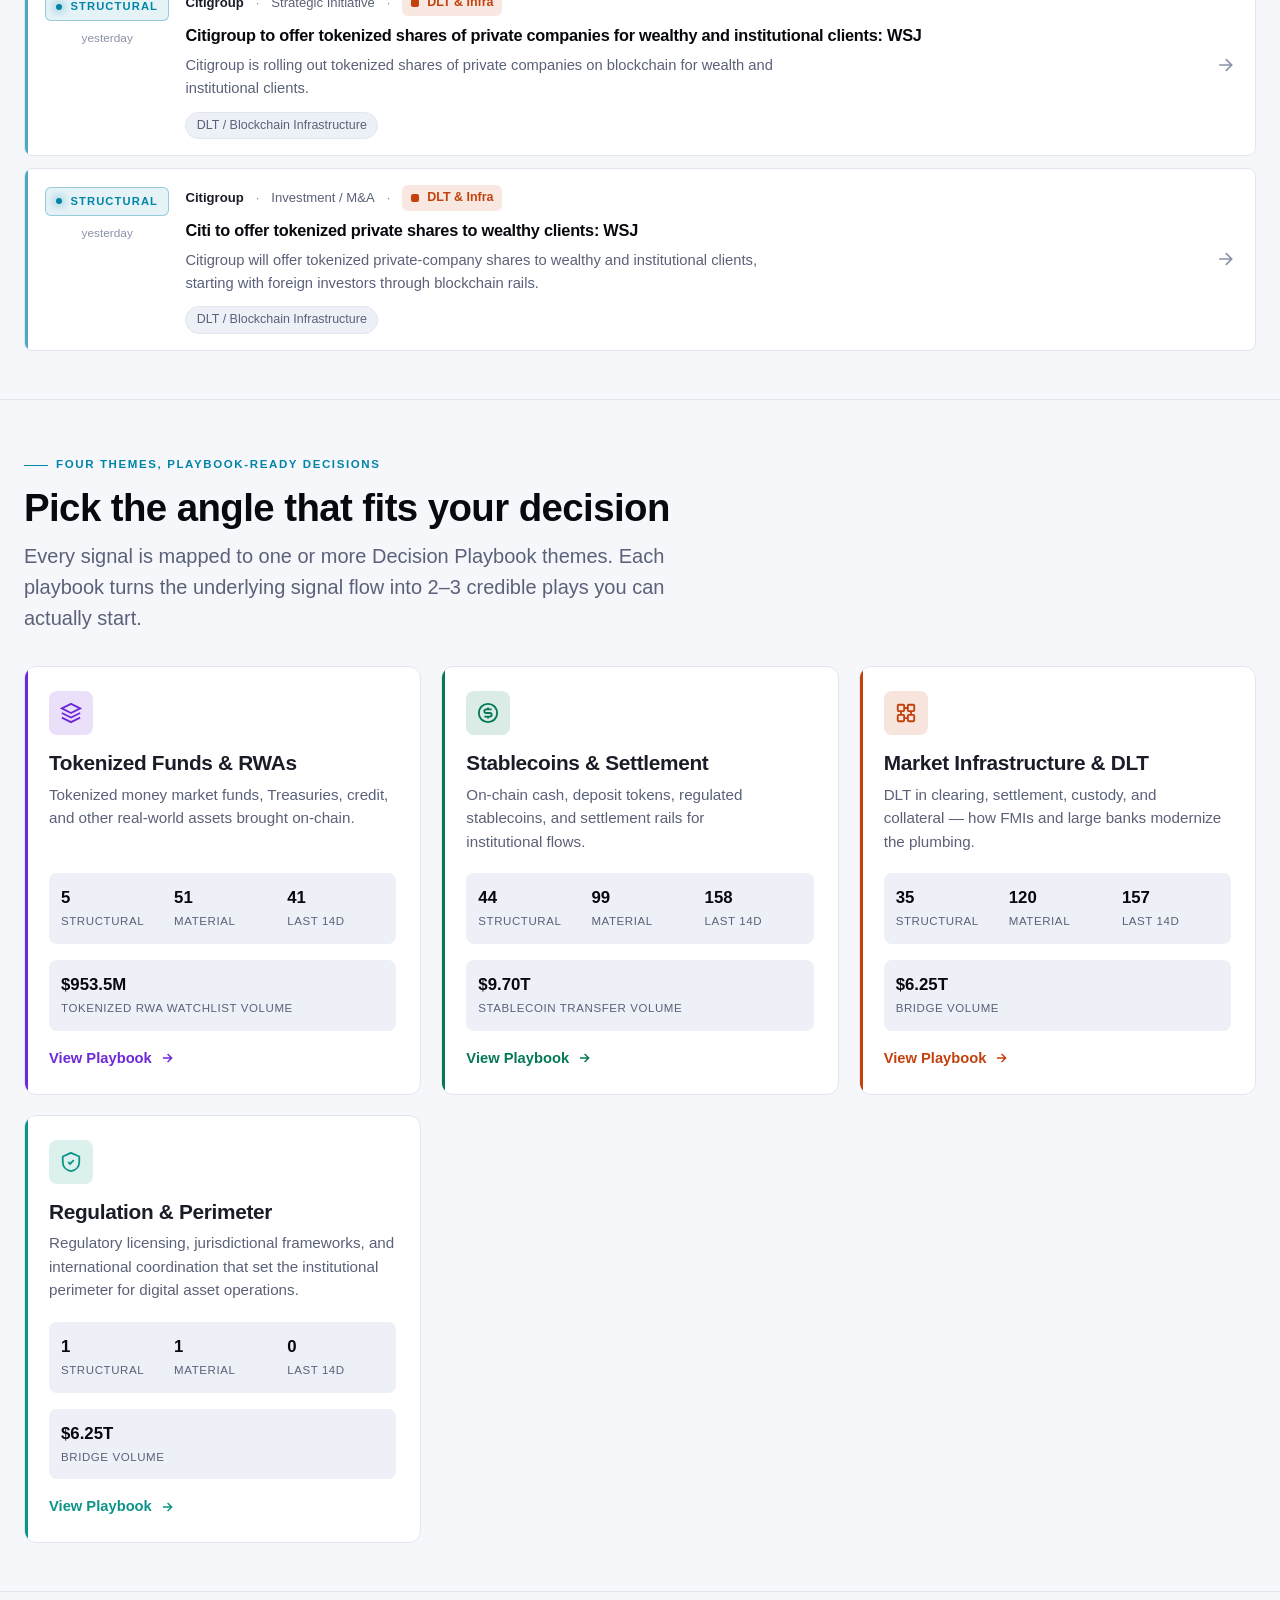
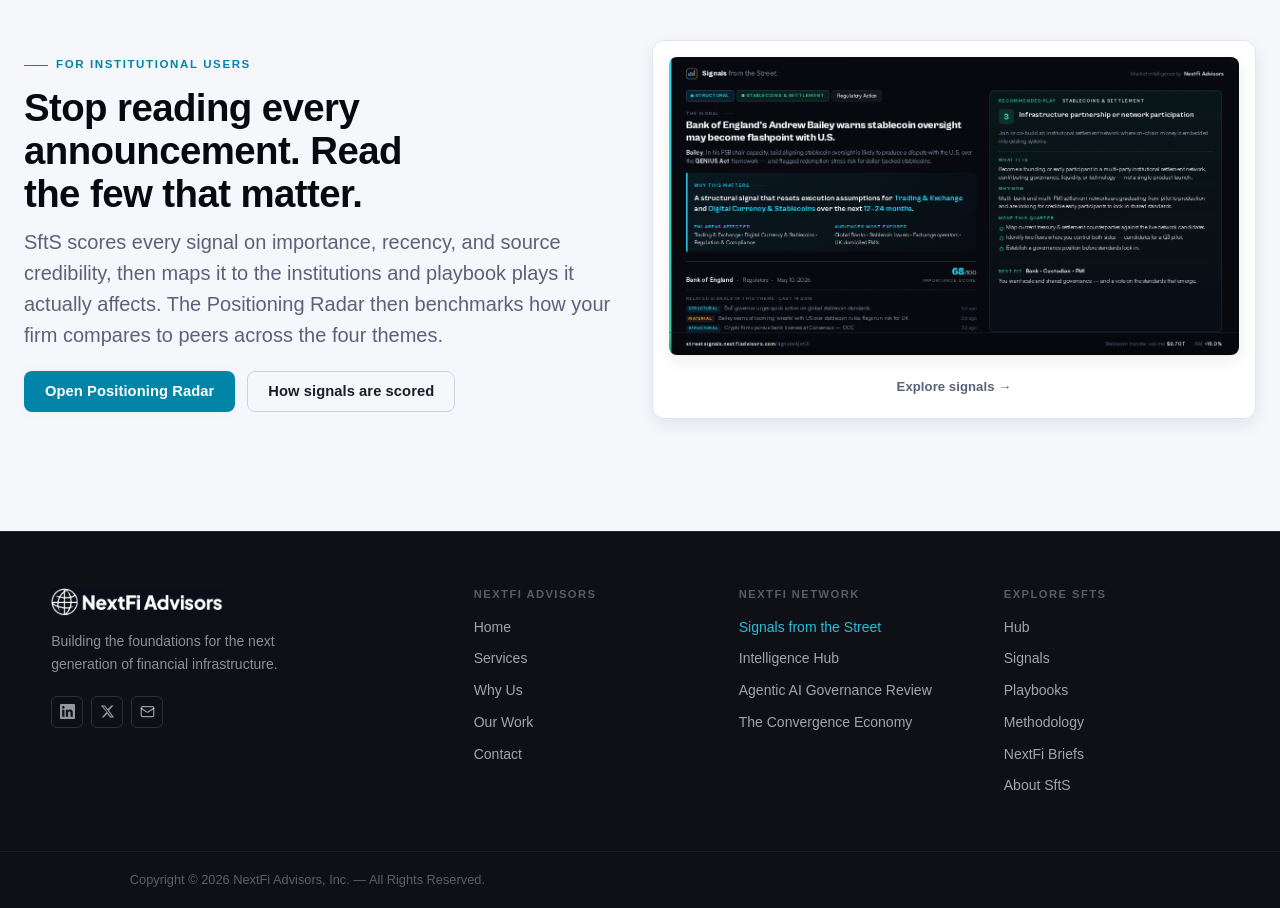
==== commit 6a2ab4c6: "feat(signals): collapse filter rail by default on mobile On viewports <=980px the filter panel now r" ====
--- a/index.html
+++ b/index.html
@@ -14,9 +14,9 @@
 <link href="https://api.fontshare.com/v2/css?f[]=cabinet-grotesk@400,500,700,800&f[]=satoshi@300,400,500,700&f[]=jetbrains-mono@400,500&display=swap" rel="stylesheet">
 
 <!-- Stylesheets -->
-<link rel="stylesheet" href="./css/tokens.css?v=11">
-<link rel="stylesheet" href="./base.css?v=11">
-<link rel="stylesheet" href="./css/app.css?v=11">
+<link rel="stylesheet" href="./css/tokens.css?v=12">
+<link rel="stylesheet" href="./base.css?v=12">
+<link rel="stylesheet" href="./css/app.css?v=12">
 </head>
 <body>
 
@@ -134,19 +134,19 @@
 </footer>
 
 <!-- Scripts: load order matters -->
-<script src="./js/state.js?v=11"></script>
-<script src="./js/why-this-matters.js?v=11"></script>
-<script src="./js/data.js?v=11"></script>
-<script src="./js/playbooks.js?v=11"></script>
-<script src="./js/render.js?v=11"></script>
-<script src="./js/router.js?v=11"></script>
-<script src="./js/routes-hub.js?v=11"></script>
-<script src="./js/routes-signals-v2.js?v=11"></script>
-<script src="./js/routes-playbooks.js?v=11"></script>
-<script src="./js/routes-radar.js?v=11"></script>
-<script src="./js/routes-analytics.js?v=11"></script>
-<script src="./js/routes-meta.js?v=11"></script>
-<script src="./js/routes-briefs.js?v=11"></script>
-<script src="./js/app.js?v=11"></script>
+<script src="./js/state.js?v=12"></script>
+<script src="./js/why-this-matters.js?v=12"></script>
+<script src="./js/data.js?v=12"></script>
+<script src="./js/playbooks.js?v=12"></script>
+<script src="./js/render.js?v=12"></script>
+<script src="./js/router.js?v=12"></script>
+<script src="./js/routes-hub.js?v=12"></script>
+<script src="./js/routes-signals-v2.js?v=12"></script>
+<script src="./js/routes-playbooks.js?v=12"></script>
+<script src="./js/routes-radar.js?v=12"></script>
+<script src="./js/routes-analytics.js?v=12"></script>
+<script src="./js/routes-meta.js?v=12"></script>
+<script src="./js/routes-briefs.js?v=12"></script>
+<script src="./js/app.js?v=12"></script>
 </body>
 </html>
--- a/css/app.css
+++ b/css/app.css
@@ -1094,11 +1094,59 @@
   margin-top: var(--space-1);
 }
 
+.filter-toggle-btn {
+  display: none;
+}
+
 @media (max-width: 980px) {
   .workspace { grid-template-columns: 1fr; }
   .workspace-rail {
     position: static;
     max-height: none;
+    padding: var(--space-3) var(--space-4);
+  }
+
+  .filter-toggle-btn {
+    display: flex;
+    align-items: center;
+    gap: var(--space-2);
+    width: 100%;
+    background: none;
+    border: none;
+    padding: var(--space-2) 0;
+    font-size: 0.9rem;
+    font-weight: 600;
+    color: var(--color-text);
+    cursor: pointer;
+    text-align: left;
+  }
+  .filter-toggle-btn .filter-toggle-chevron {
+    margin-left: auto;
+    transition: transform 0.2s ease;
+  }
+  .filter-toggle-btn .filter-toggle-chevron.is-open {
+    transform: rotate(180deg);
+  }
+  .filter-toggle-count {
+    display: inline-flex;
+    align-items: center;
+    justify-content: center;
+    min-width: 18px;
+    height: 18px;
+    padding: 0 5px;
+    border-radius: var(--radius-full);
+    background: var(--color-primary);
+    color: #000;
+    font-size: 0.72rem;
+    font-weight: 700;
+  }
+
+  .workspace-rail-body {
+    display: none;
+    padding-top: var(--space-3);
+  }
+  .workspace-rail.is-open .workspace-rail-body {
+    display: block;
   }
 }
 
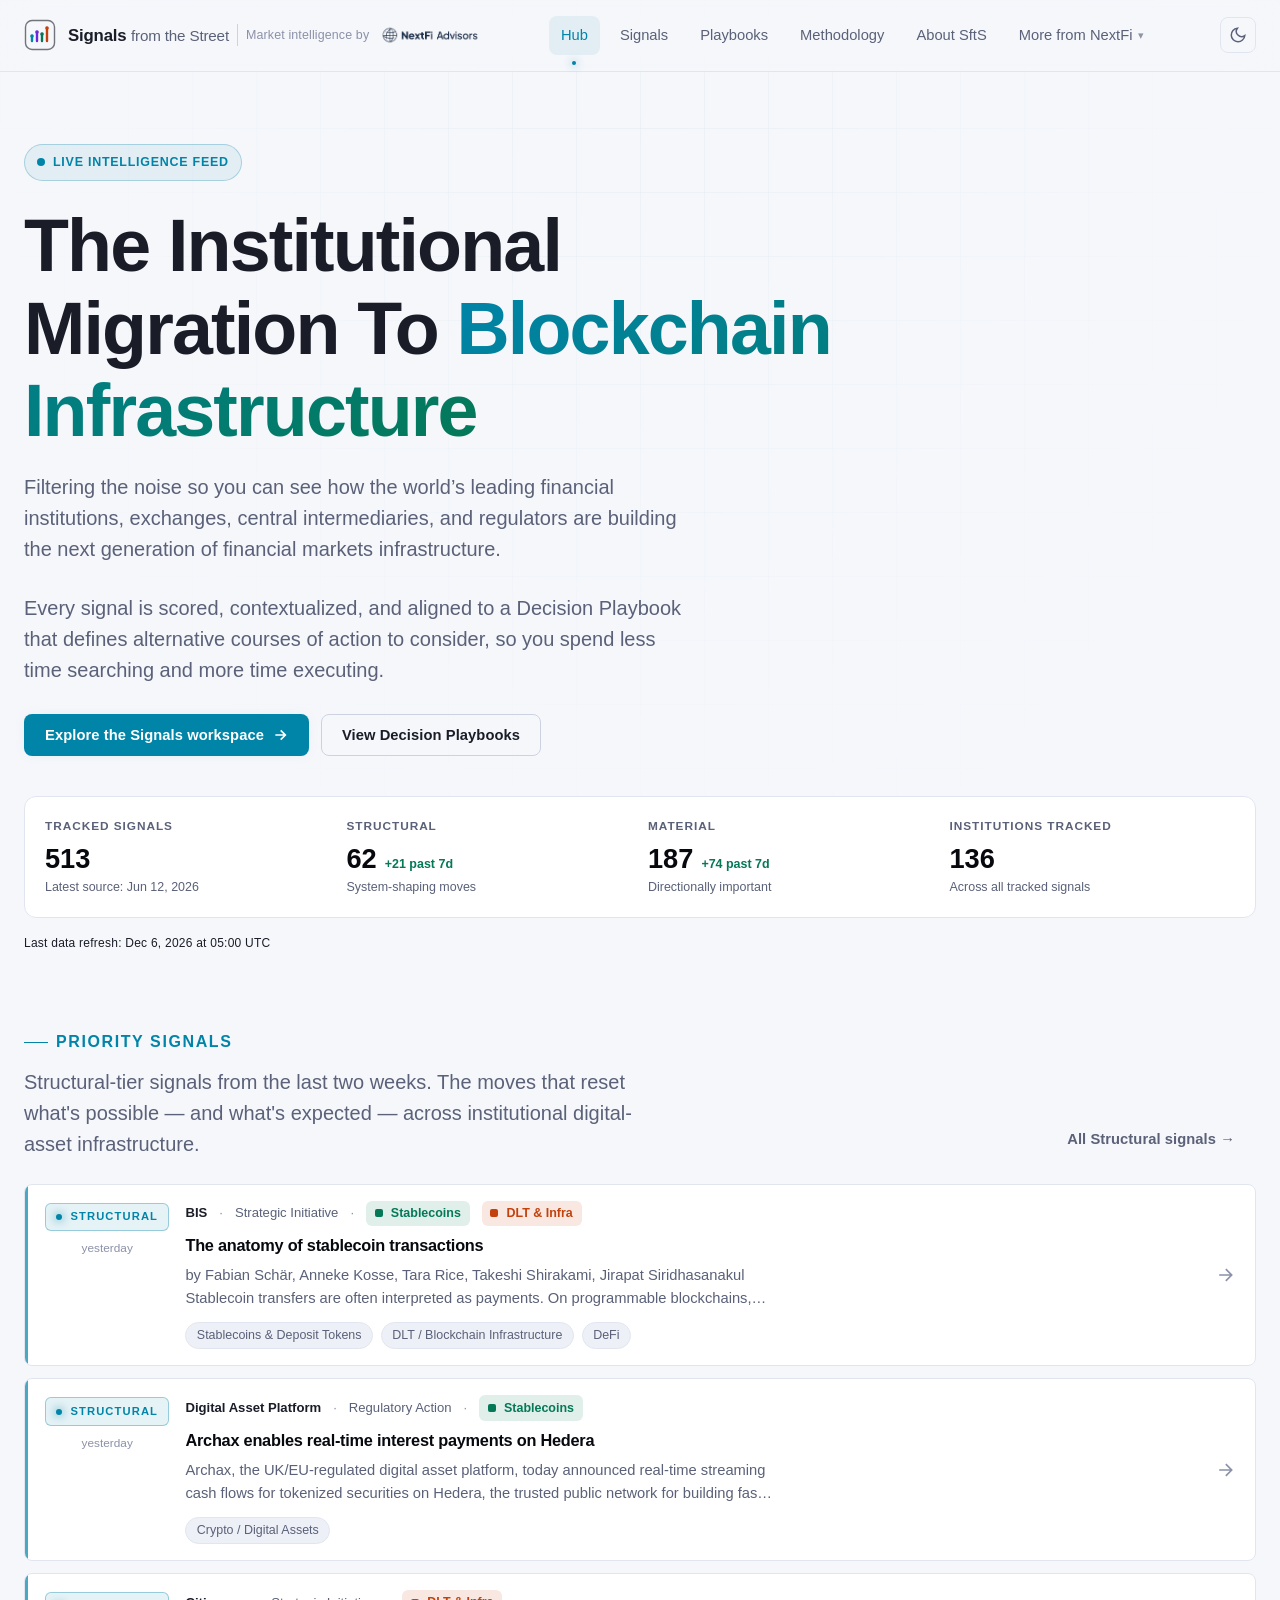
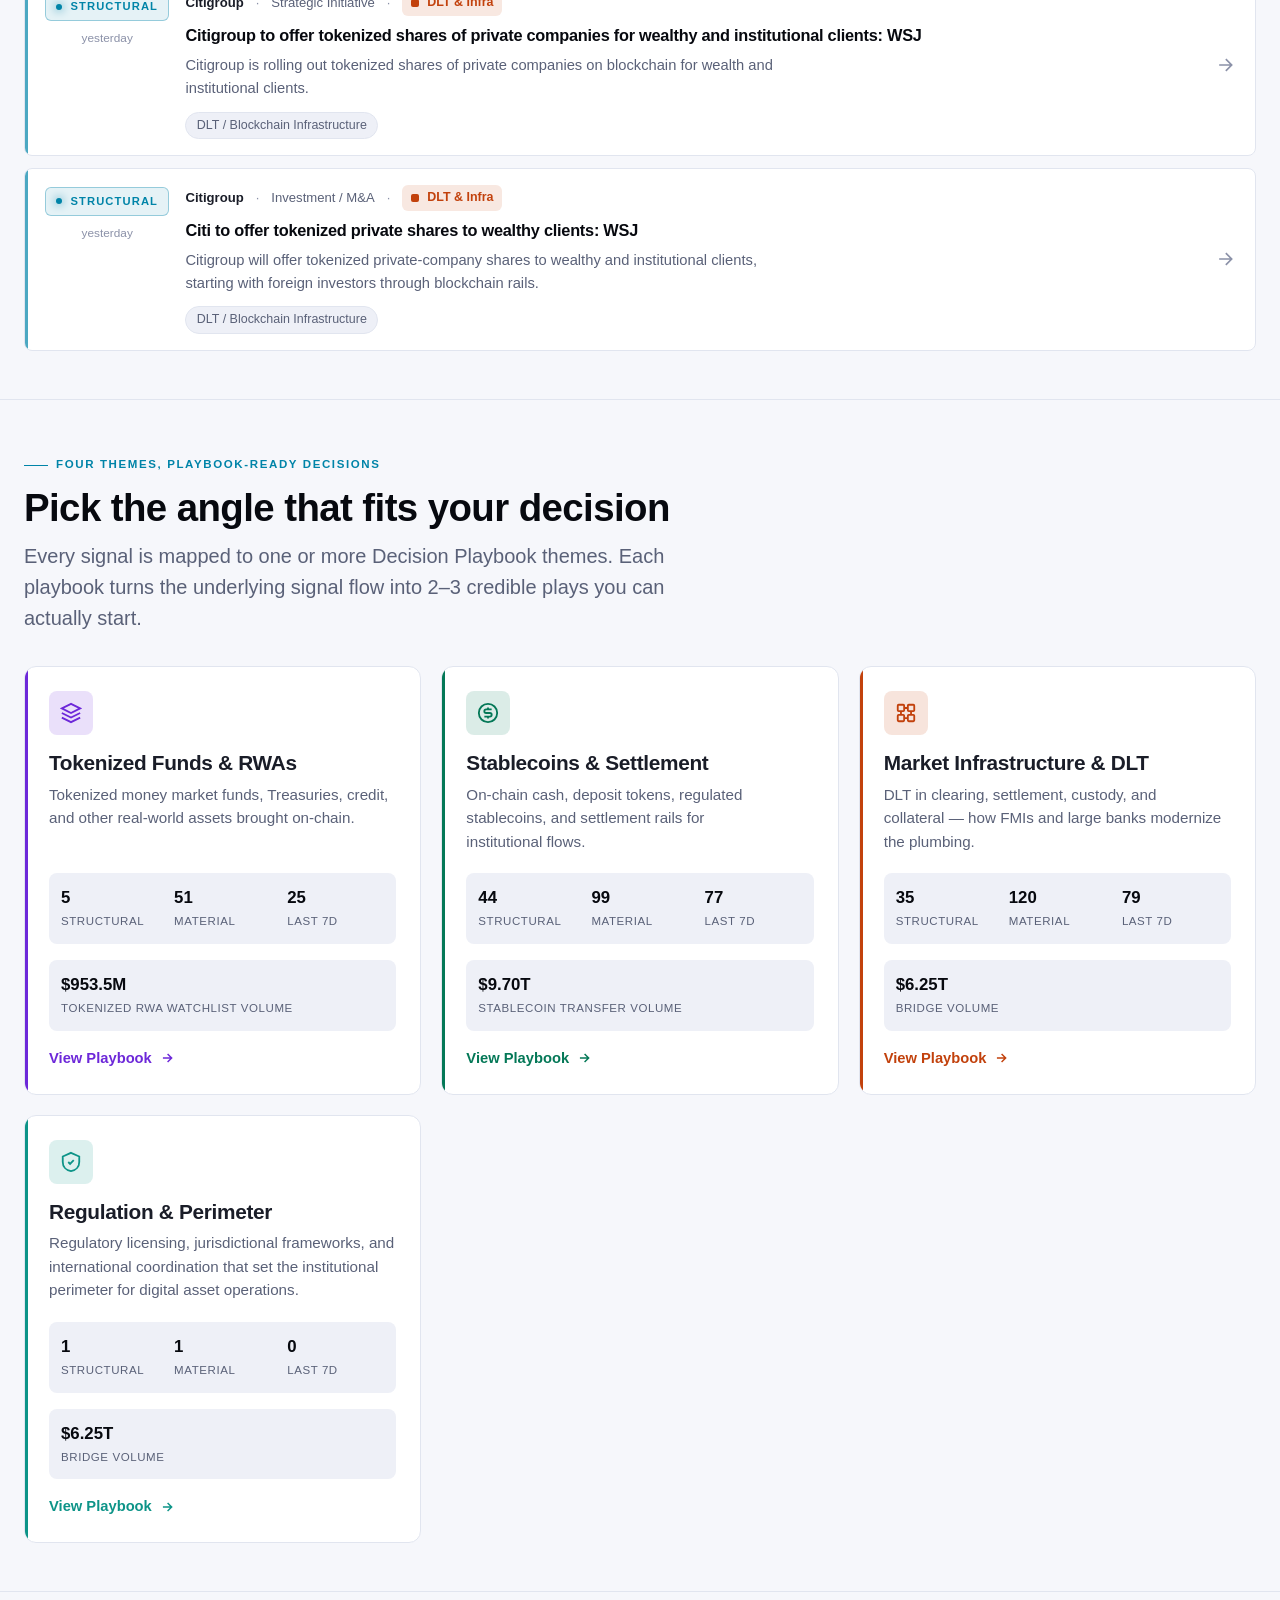
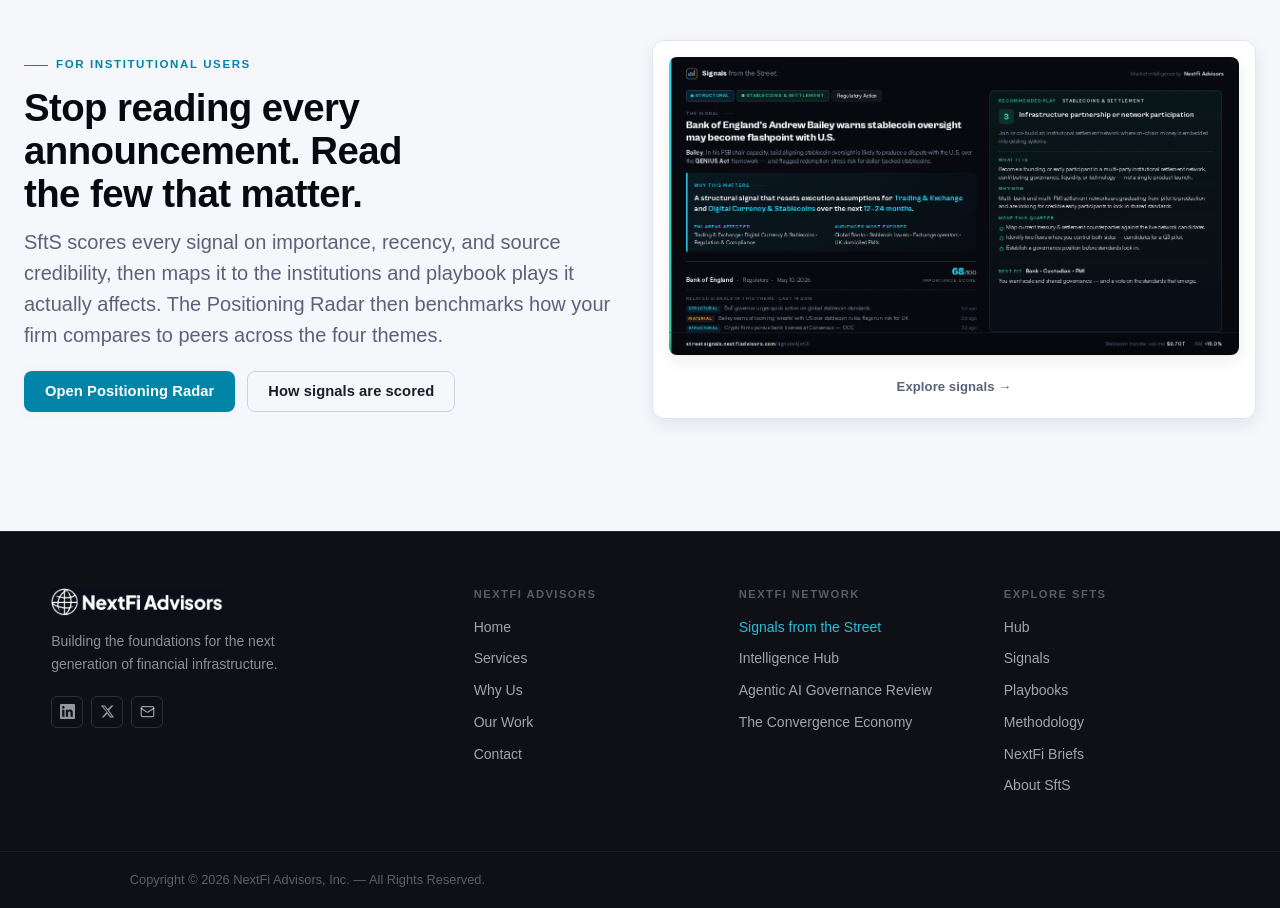
==== commit f54b9503: "feat(signals): 7-day default window, importance sort, trim date filters Signal feed defaults: - Date" ====
--- a/index.html
+++ b/index.html
@@ -14,9 +14,9 @@
 <link href="https://api.fontshare.com/v2/css?f[]=cabinet-grotesk@400,500,700,800&f[]=satoshi@300,400,500,700&f[]=jetbrains-mono@400,500&display=swap" rel="stylesheet">
 
 <!-- Stylesheets -->
-<link rel="stylesheet" href="./css/tokens.css?v=12">
-<link rel="stylesheet" href="./base.css?v=12">
-<link rel="stylesheet" href="./css/app.css?v=12">
+<link rel="stylesheet" href="./css/tokens.css?v=13">
+<link rel="stylesheet" href="./base.css?v=13">
+<link rel="stylesheet" href="./css/app.css?v=13">
 </head>
 <body>
 
@@ -134,19 +134,19 @@
 </footer>
 
 <!-- Scripts: load order matters -->
-<script src="./js/state.js?v=12"></script>
-<script src="./js/why-this-matters.js?v=12"></script>
-<script src="./js/data.js?v=12"></script>
-<script src="./js/playbooks.js?v=12"></script>
-<script src="./js/render.js?v=12"></script>
-<script src="./js/router.js?v=12"></script>
-<script src="./js/routes-hub.js?v=12"></script>
-<script src="./js/routes-signals-v2.js?v=12"></script>
-<script src="./js/routes-playbooks.js?v=12"></script>
-<script src="./js/routes-radar.js?v=12"></script>
-<script src="./js/routes-analytics.js?v=12"></script>
-<script src="./js/routes-meta.js?v=12"></script>
-<script src="./js/routes-briefs.js?v=12"></script>
-<script src="./js/app.js?v=12"></script>
+<script src="./js/state.js?v=13"></script>
+<script src="./js/why-this-matters.js?v=13"></script>
+<script src="./js/data.js?v=13"></script>
+<script src="./js/playbooks.js?v=13"></script>
+<script src="./js/render.js?v=13"></script>
+<script src="./js/router.js?v=13"></script>
+<script src="./js/routes-hub.js?v=13"></script>
+<script src="./js/routes-signals-v2.js?v=13"></script>
+<script src="./js/routes-playbooks.js?v=13"></script>
+<script src="./js/routes-radar.js?v=13"></script>
+<script src="./js/routes-analytics.js?v=13"></script>
+<script src="./js/routes-meta.js?v=13"></script>
+<script src="./js/routes-briefs.js?v=13"></script>
+<script src="./js/app.js?v=13"></script>
 </body>
 </html>
